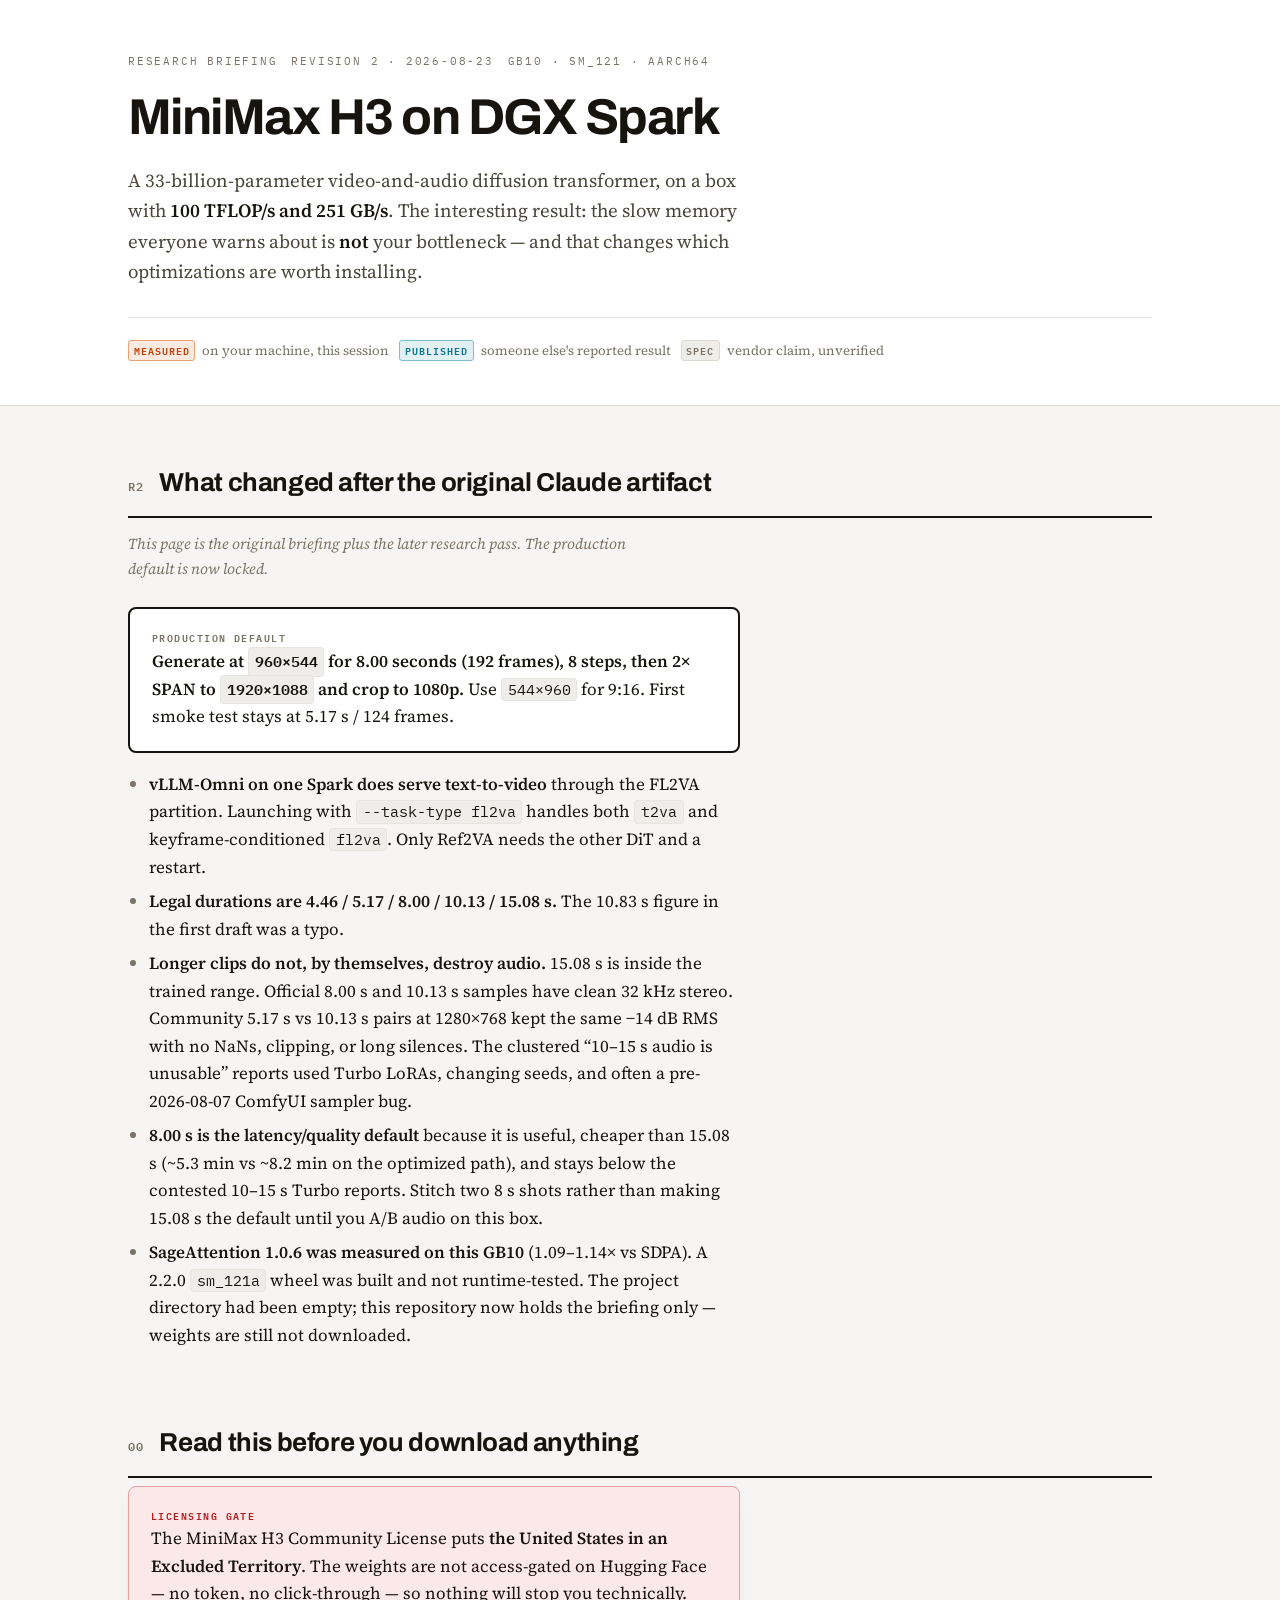
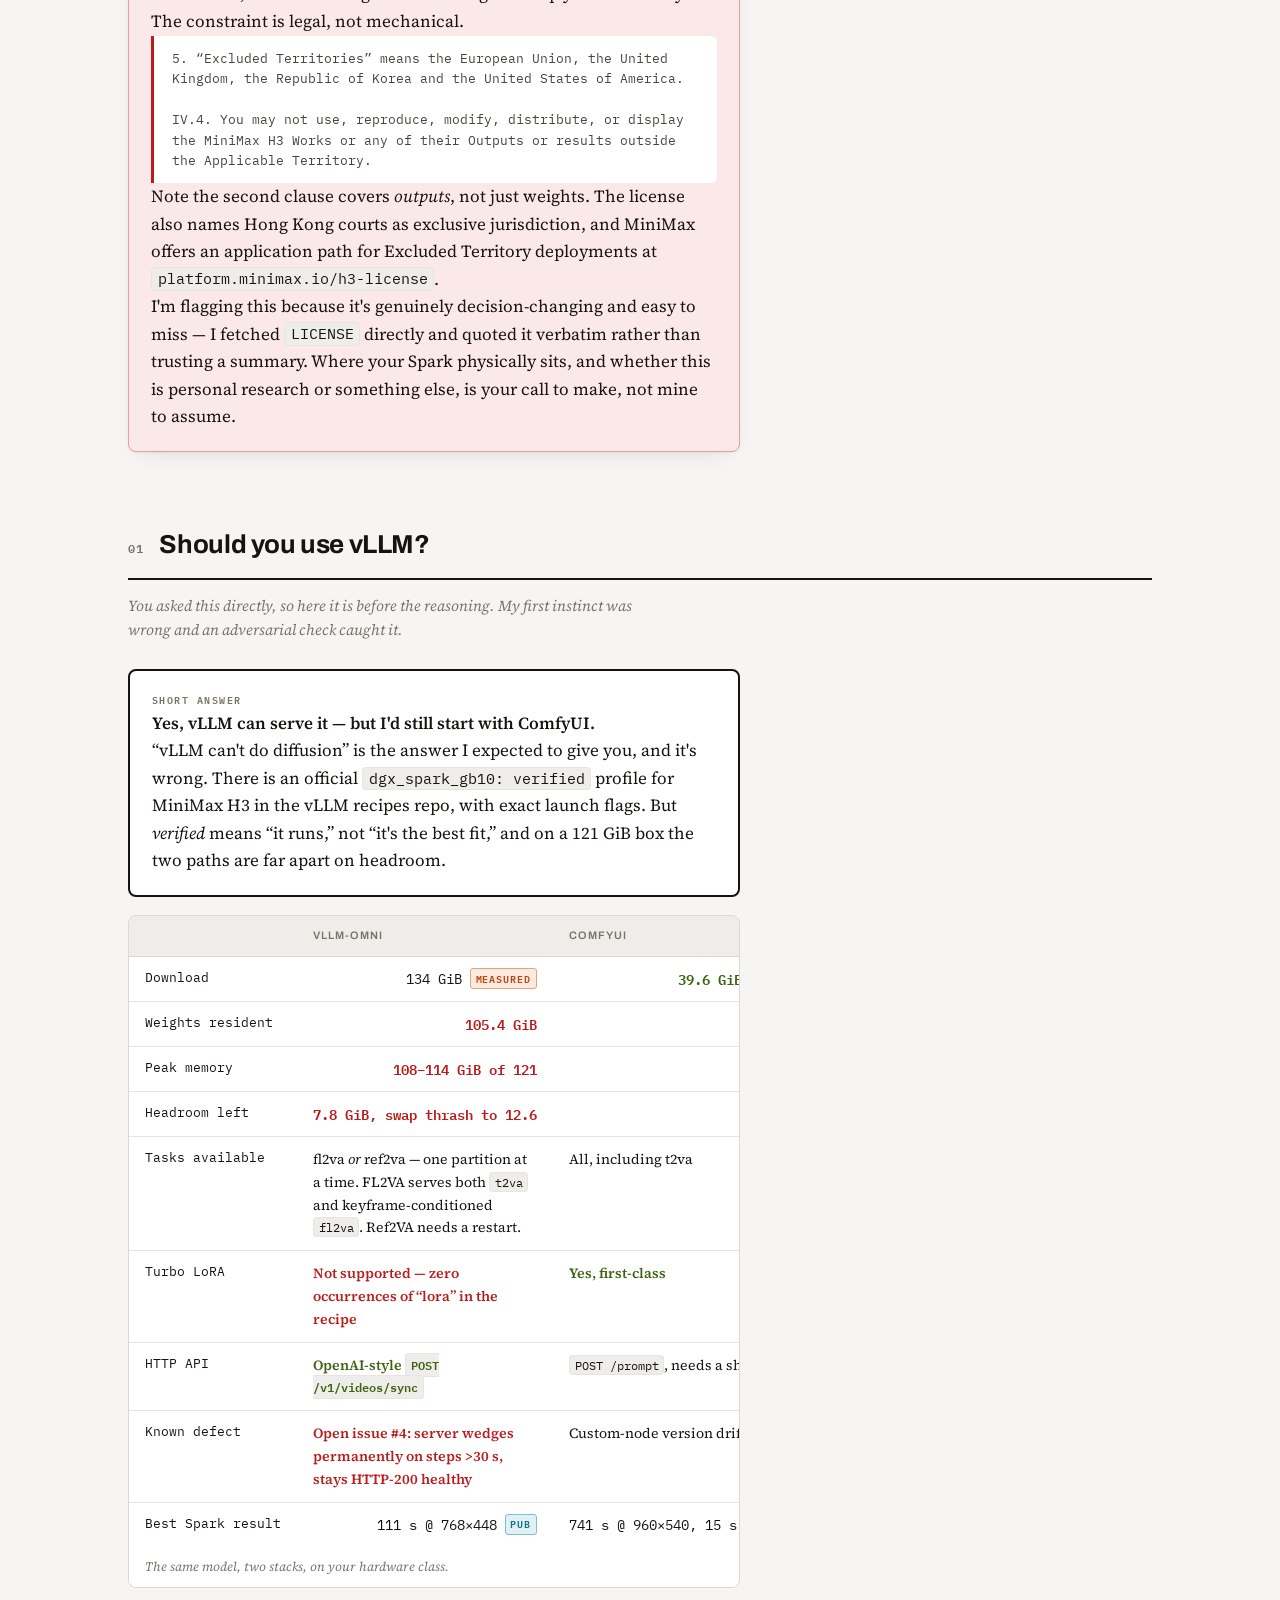
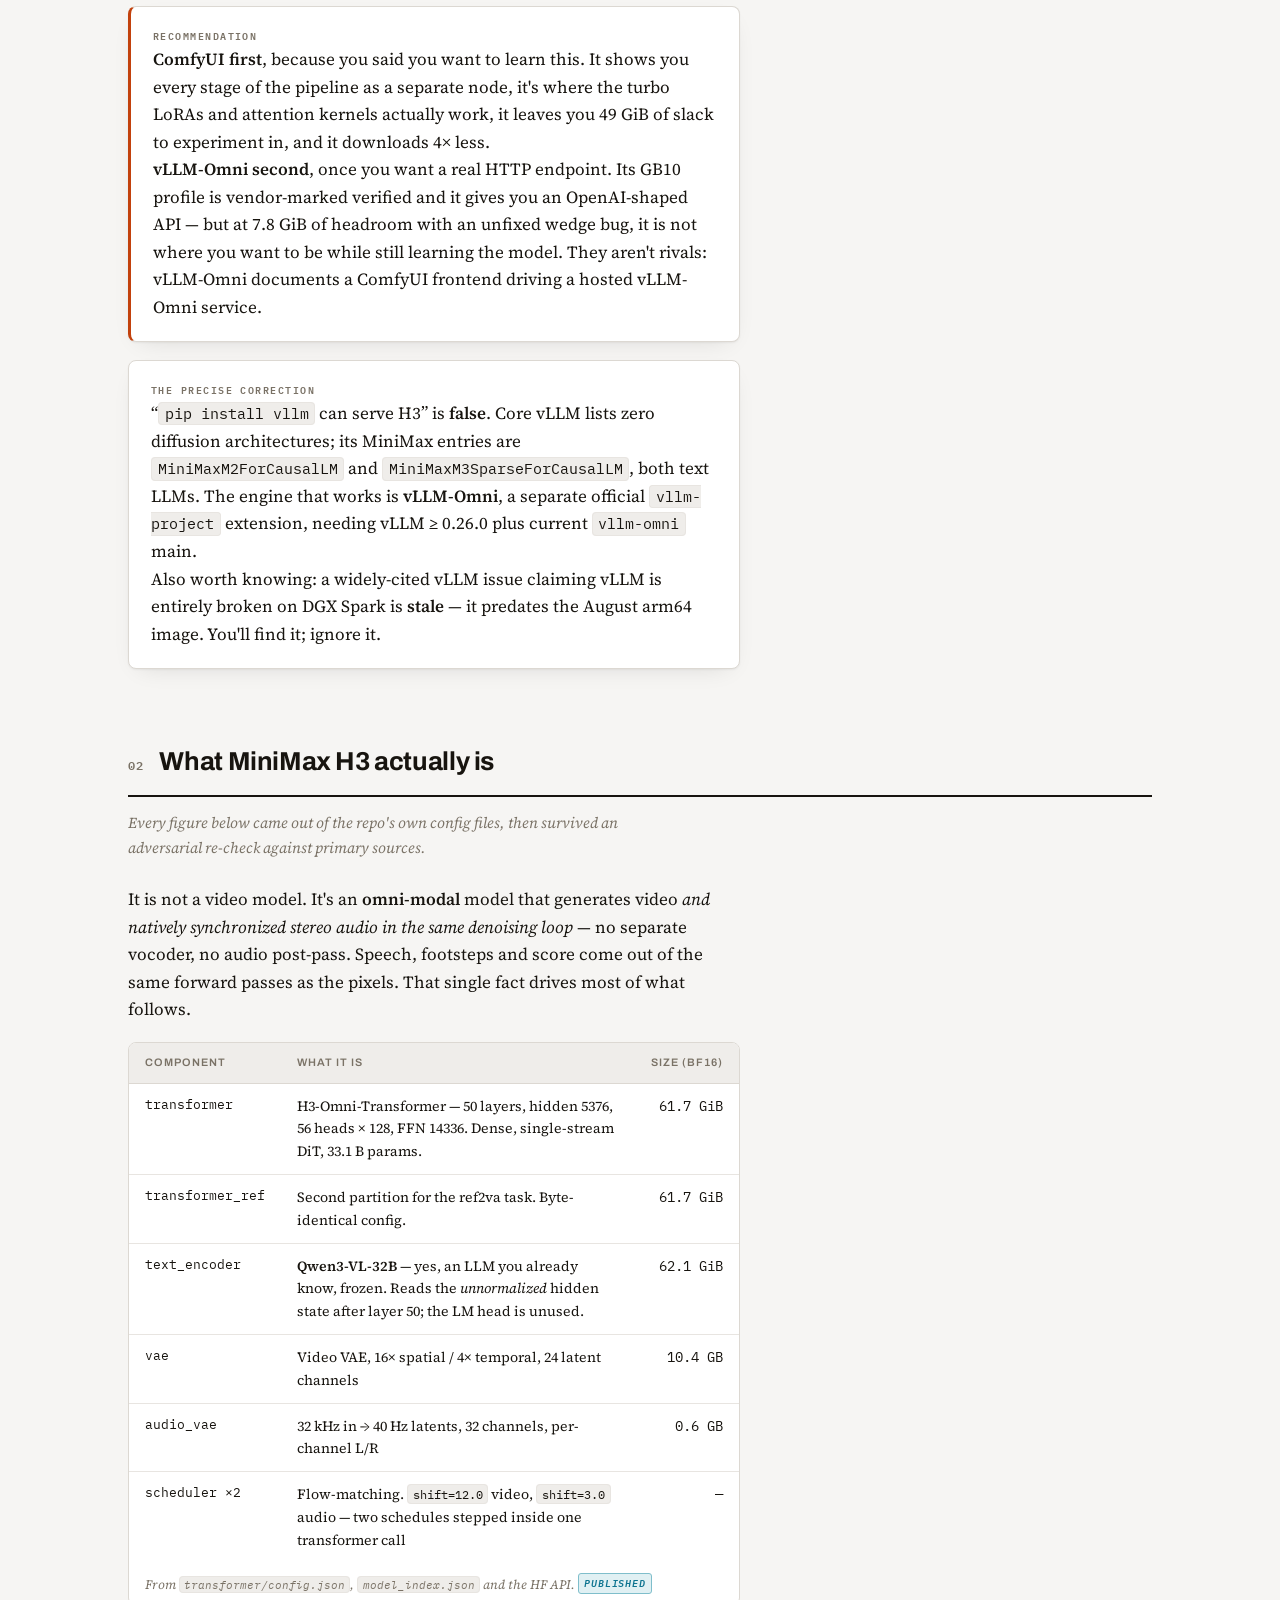
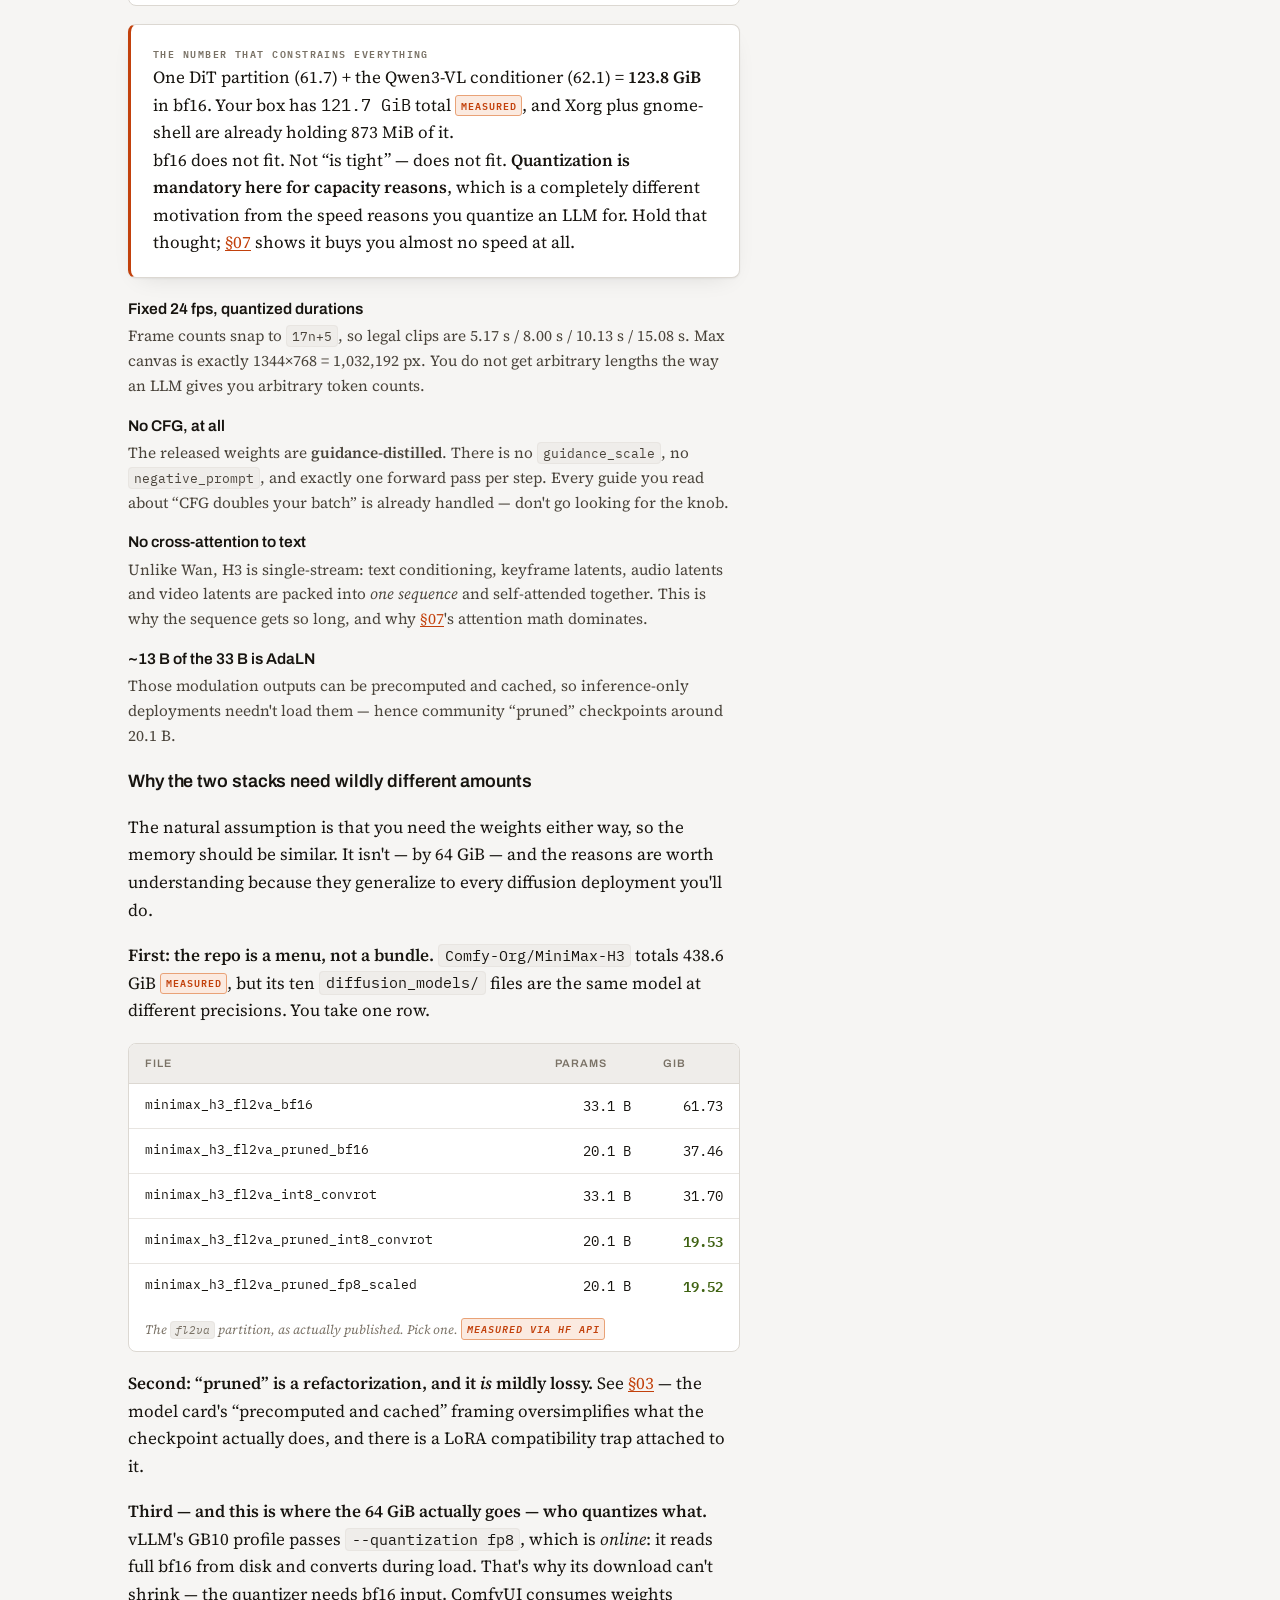
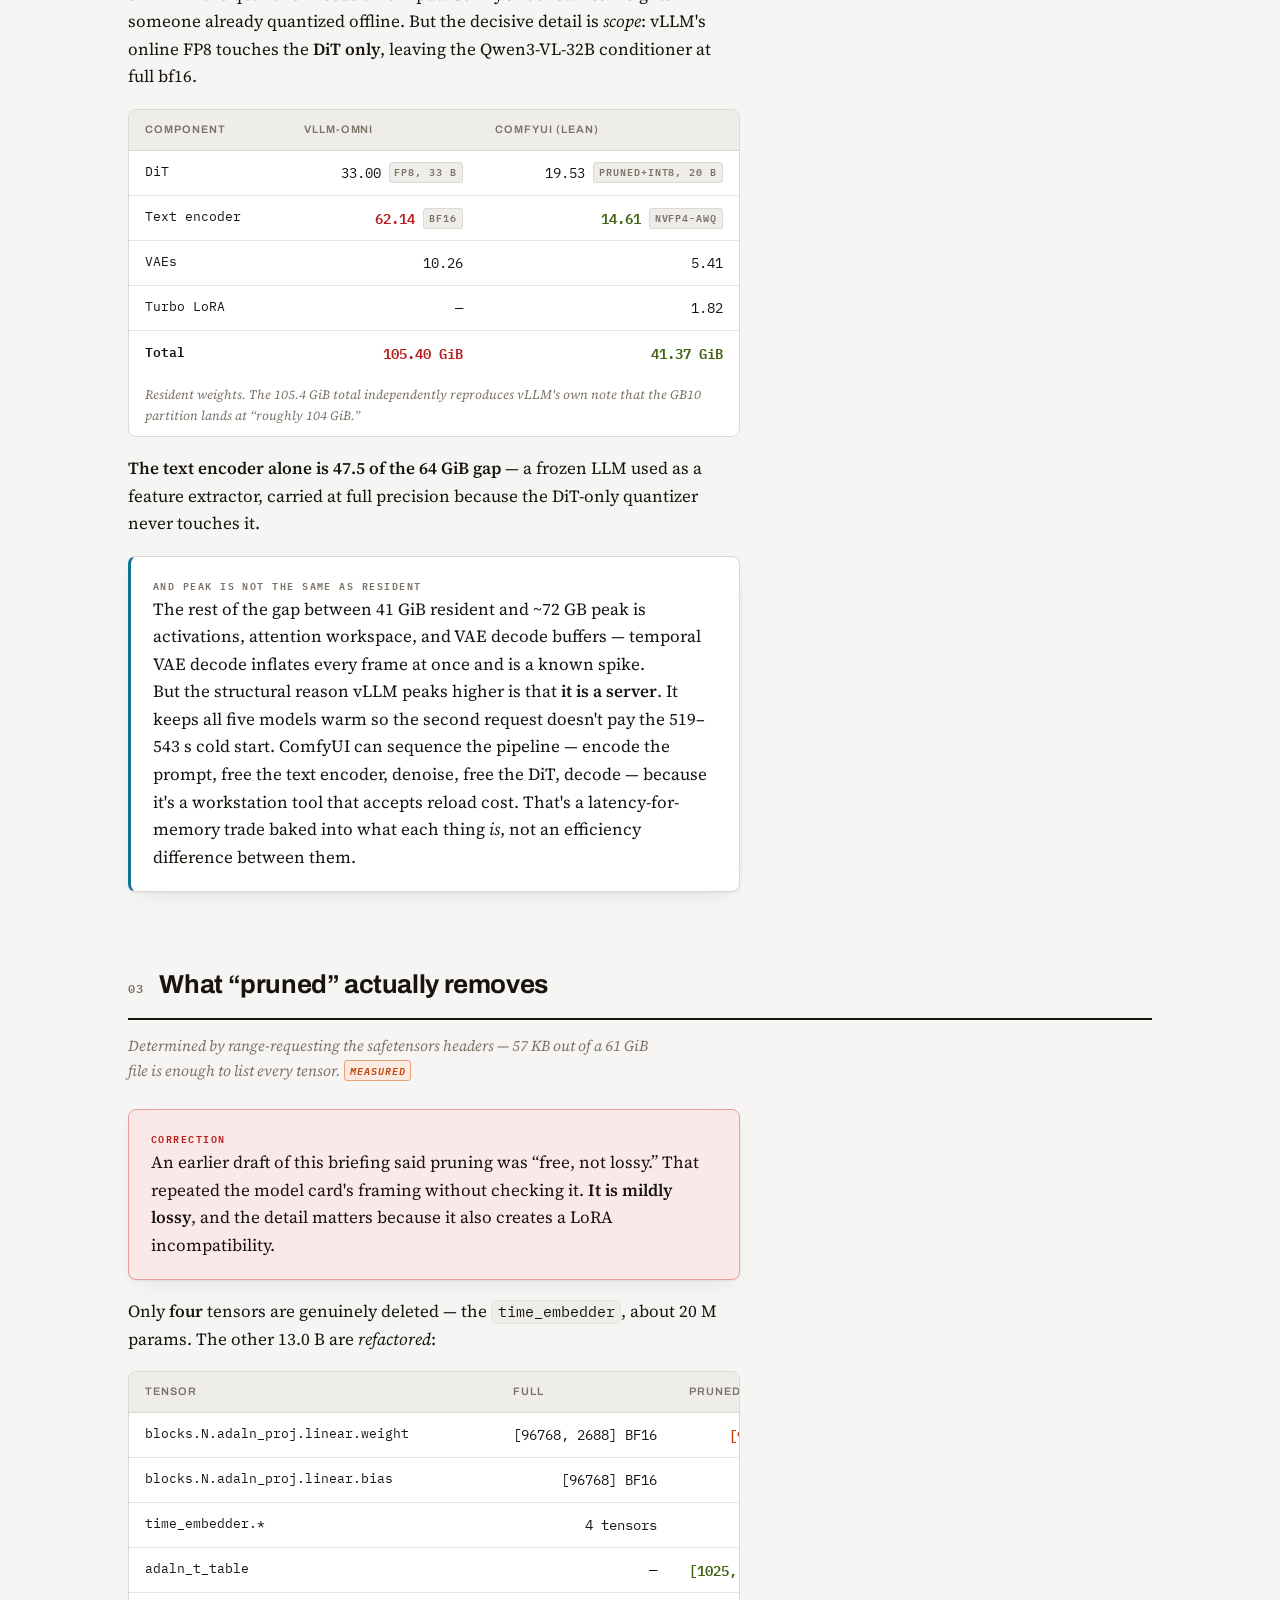
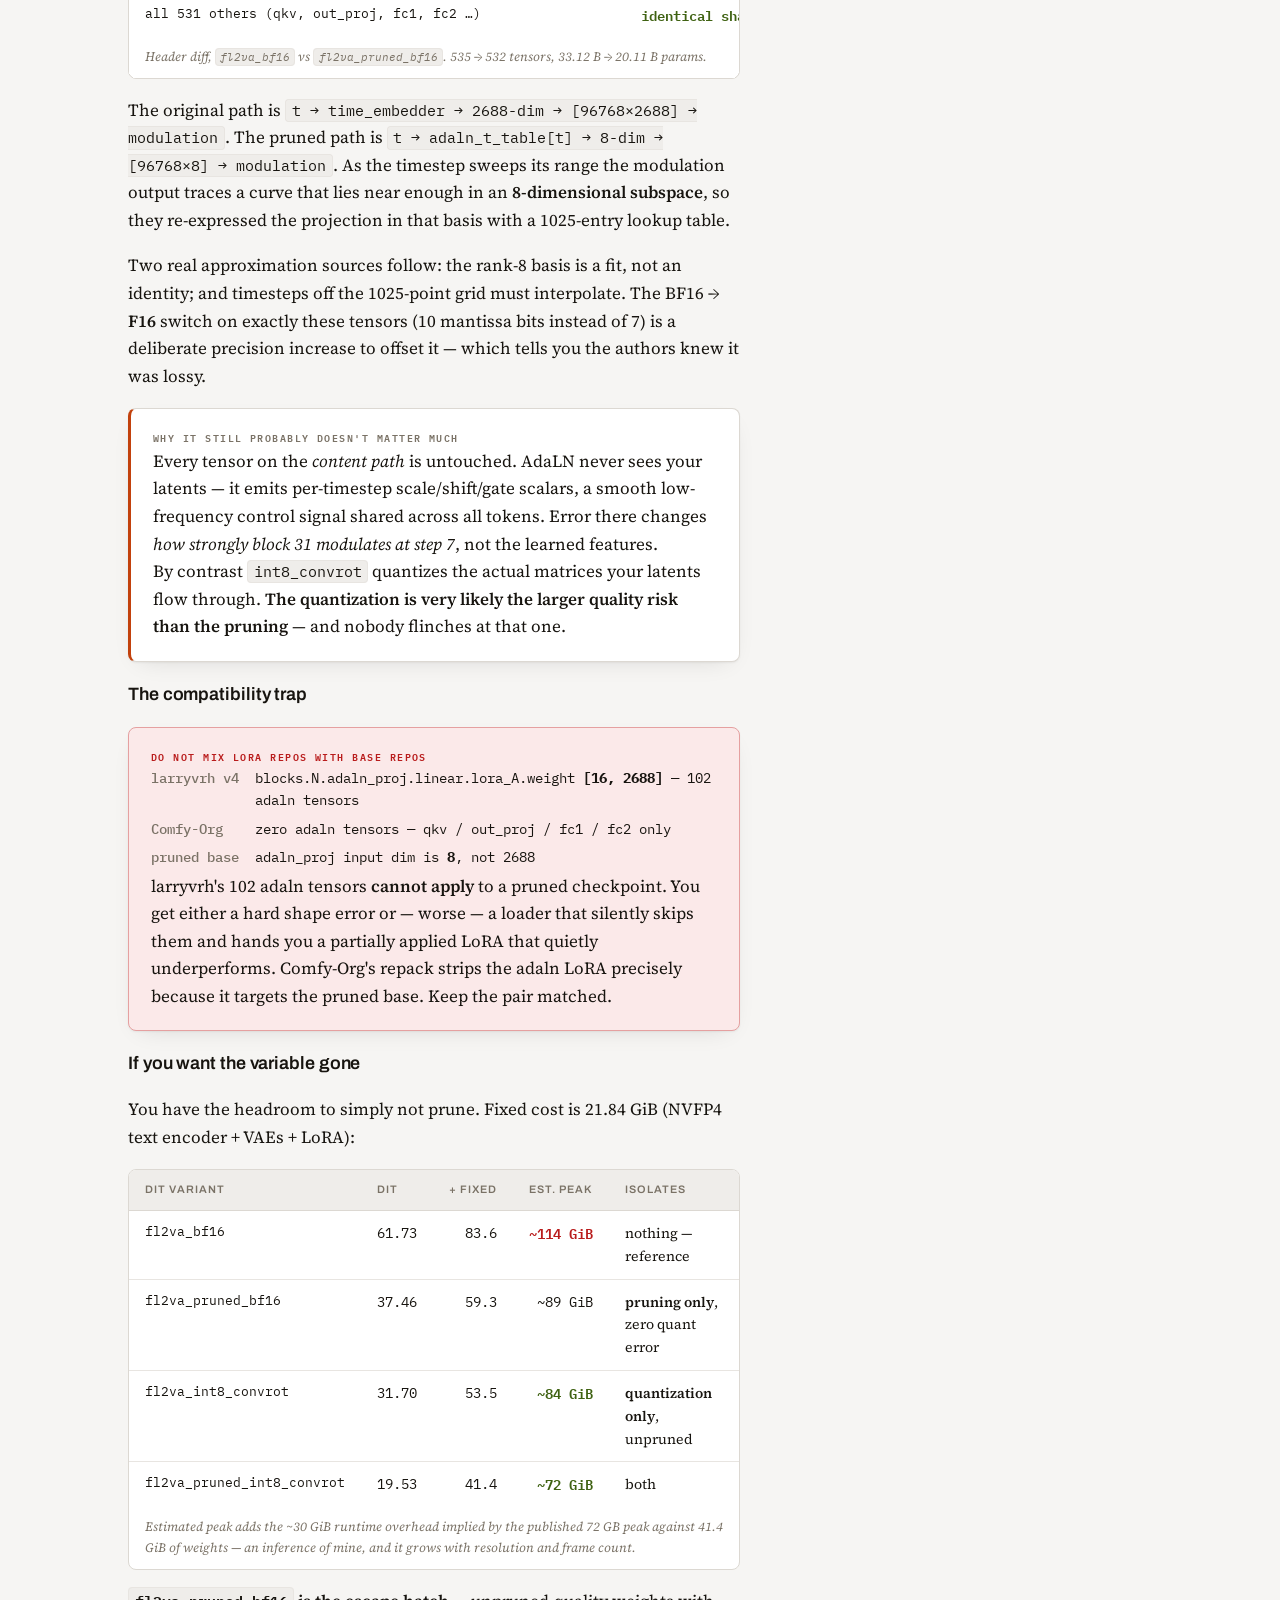
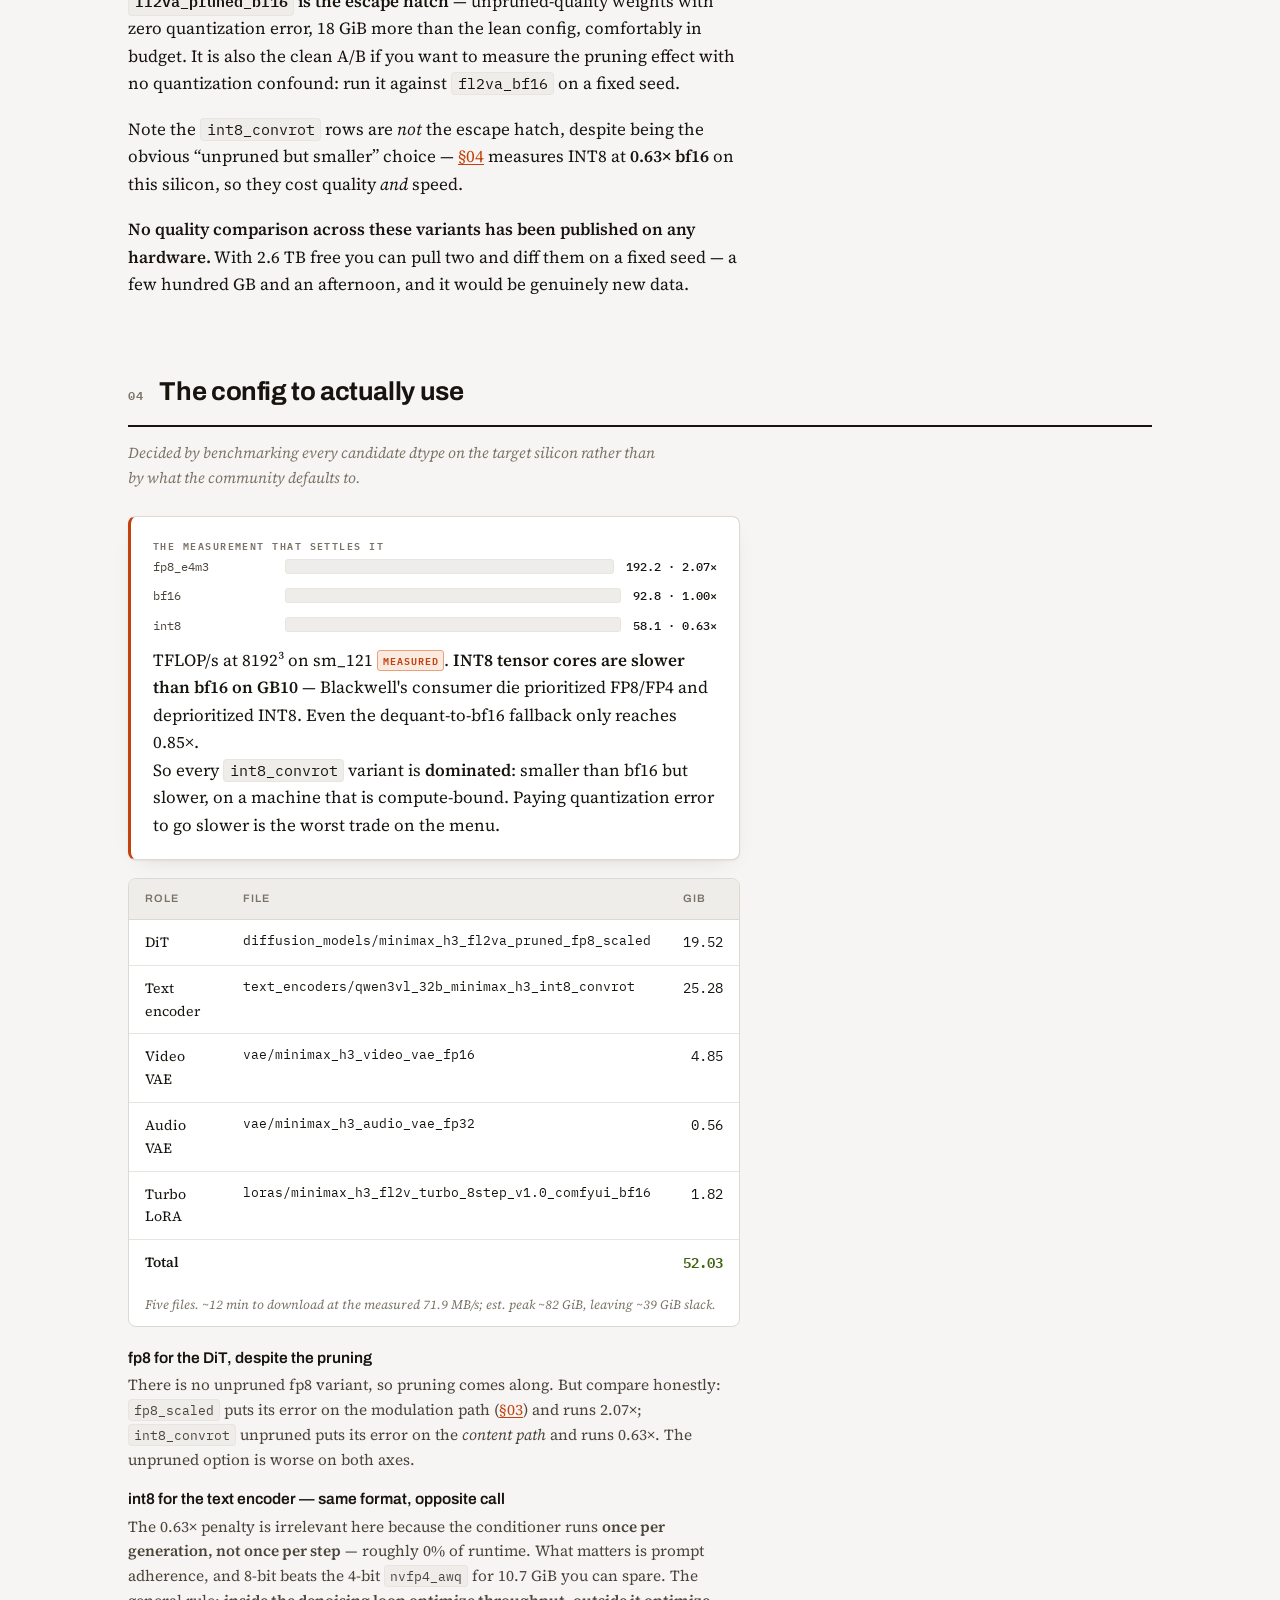
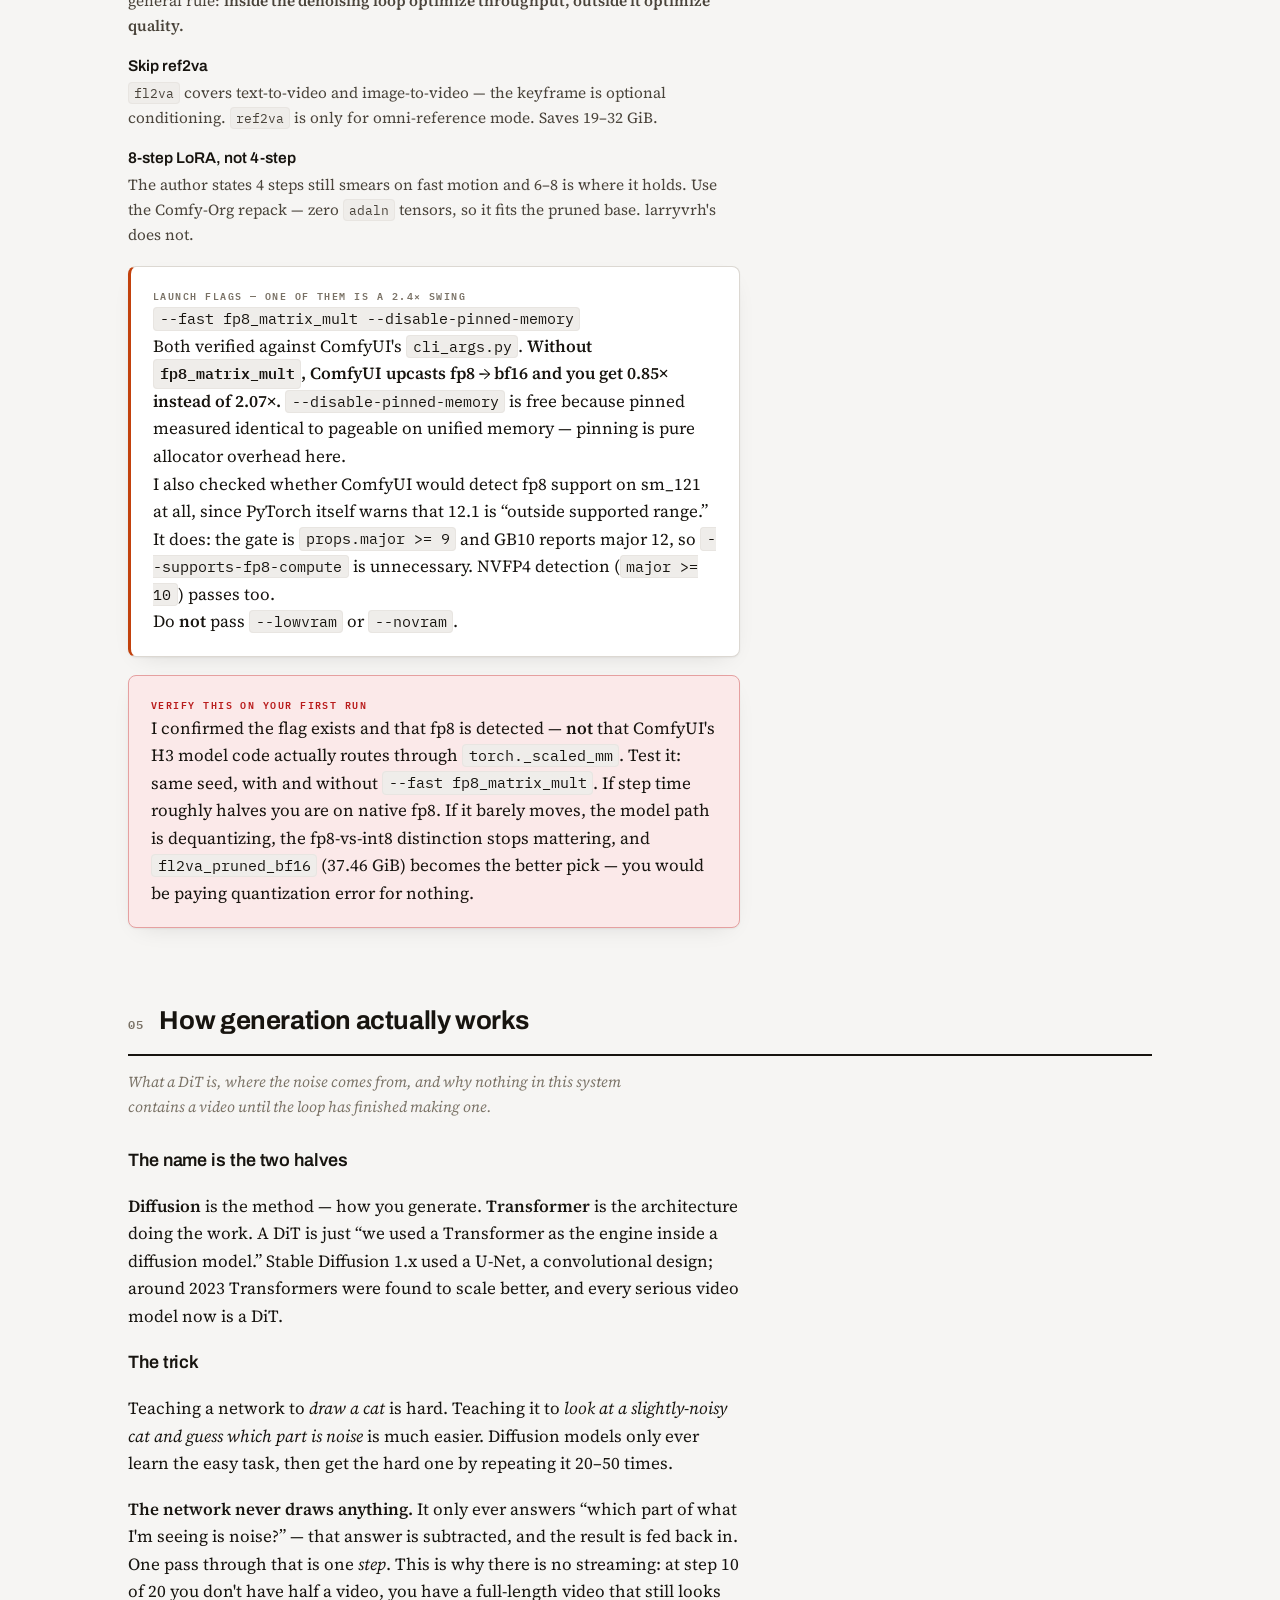
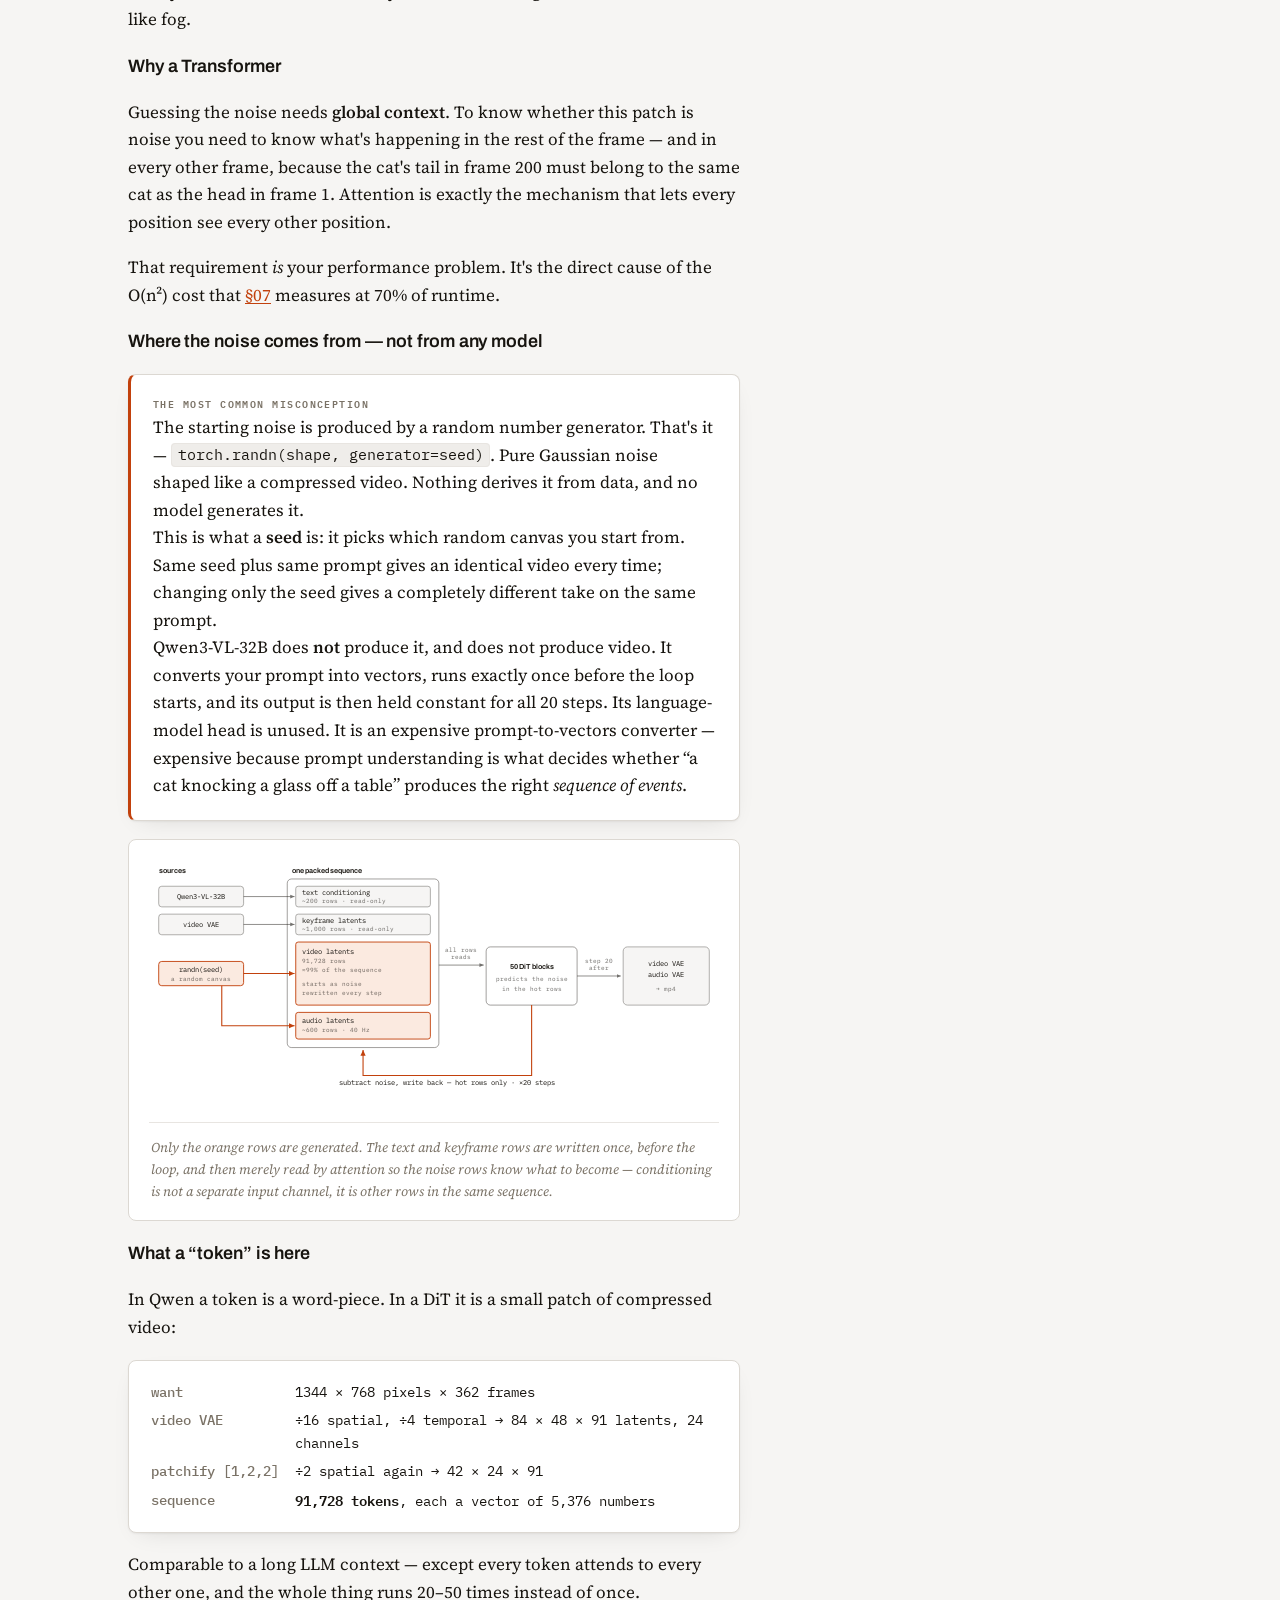
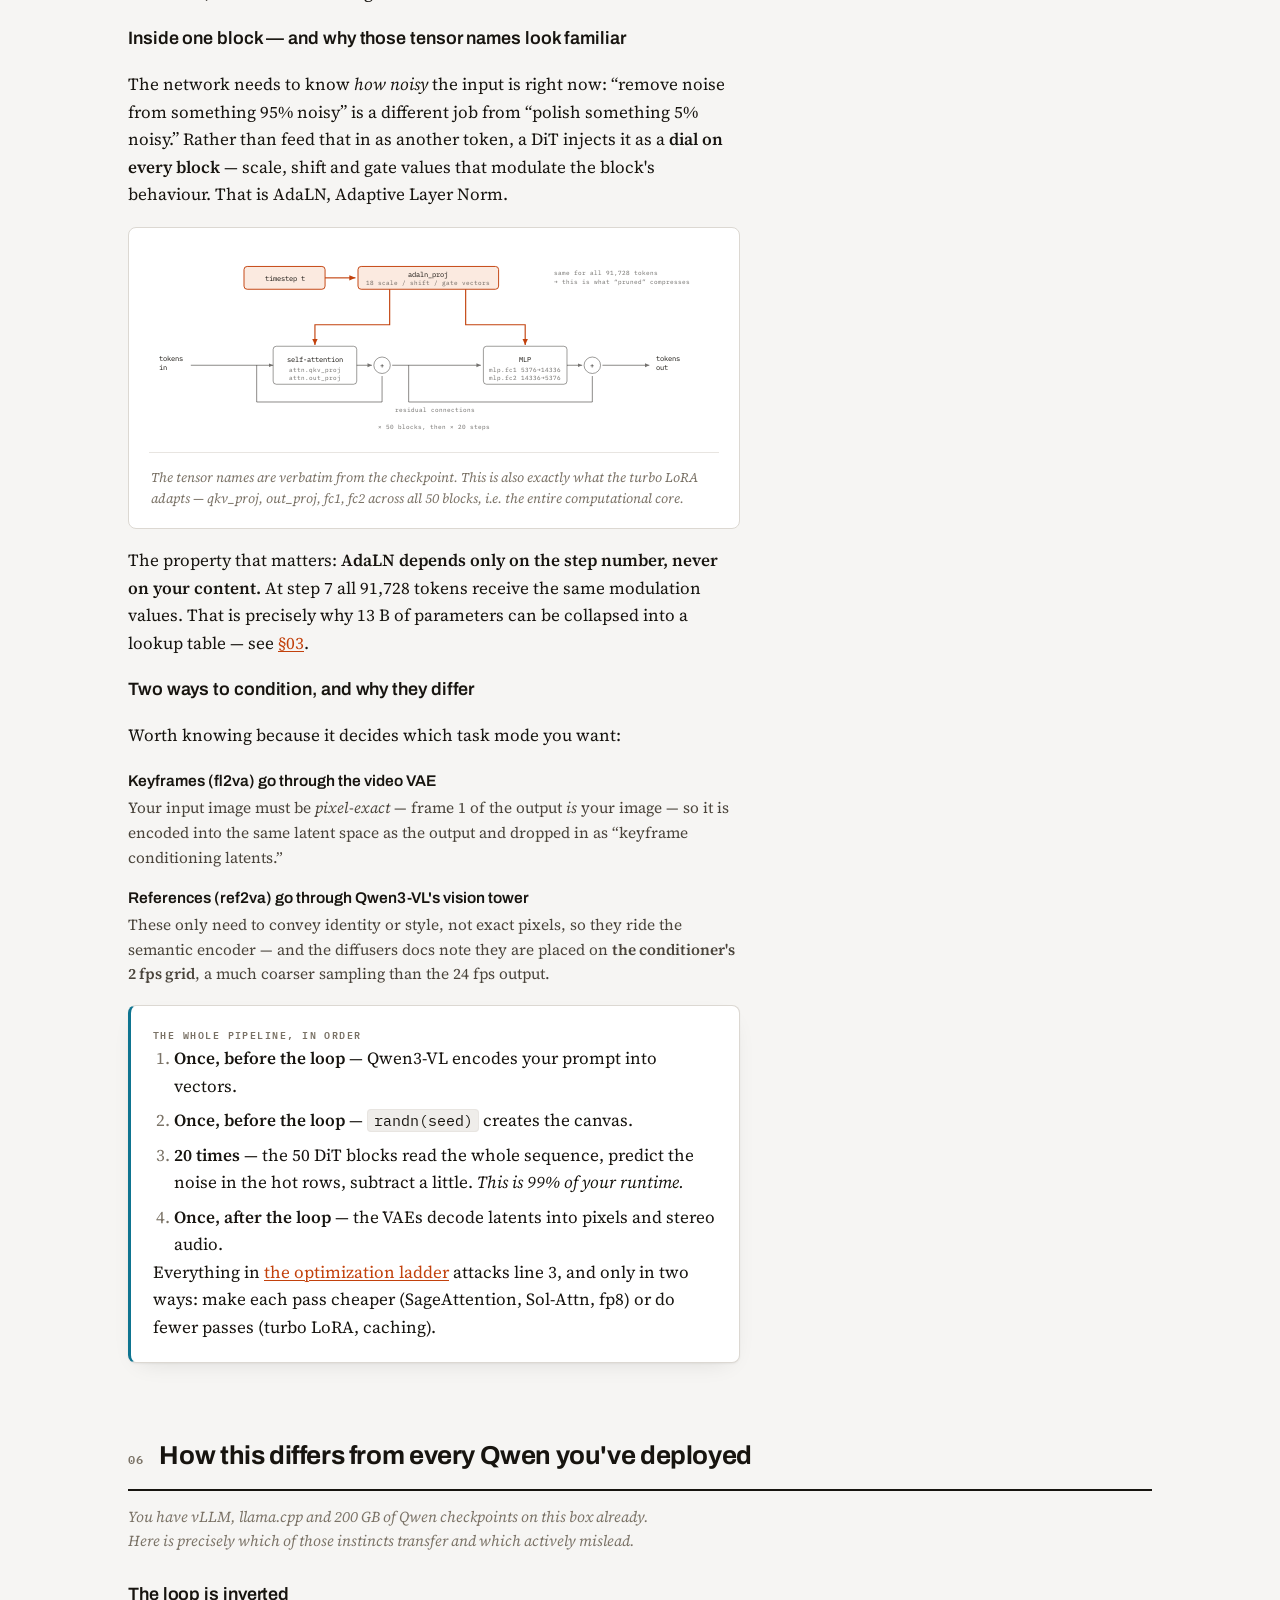
==== docs/index.html @ e471fedf "Publish the MiniMax H3 Spark research briefing for GitHub Pages. The original Claude artifact is pre" ====
<!DOCTYPE html>
<html lang="en">
<head>
<meta charset="utf-8">
<meta name="viewport" content="width=device-width, initial-scale=1">
<meta name="description" content="Research briefing for deploying MiniMax H3 video-and-audio generation on NVIDIA DGX Spark.">
<title>MiniMax H3 on DGX Spark</title>
<link rel="preconnect" href="https://fonts.googleapis.com">
<link rel="preconnect" href="https://fonts.gstatic.com" crossorigin>
<link rel="stylesheet" href="https://fonts.googleapis.com/css2?family=Archivo:wght@500;600;700&family=IBM+Plex+Mono:wght@400;500;600&family=Source+Serif+4:opsz,wght@8..60,400;8..60,600&display=swap">

<style>
:root{
  --bg:#F6F5F3; --surface:#FFFFFF; --surface-2:#EFEDEA; --line:#DCD8D2; --line-soft:#E8E5E1;
  --ink:#17140F; --ink-2:#4A443B; --ink-3:#7A7266;
  --compute:#C2410C; --compute-soft:#FBEAE0; --compute-line:#E9A277;
  --bw:#0E7490; --bw-soft:#E0F0F3; --bw-line:#7FBECB;
  --stop:#B91C1C; --stop-soft:#FBE9E9; --stop-line:#E5A0A0;
  --go:#3F6212; --go-soft:#EDF2E2;
  --shadow:0 1px 2px rgba(23,20,15,.05),0 8px 24px -12px rgba(23,20,15,.14);
}
@media (prefers-color-scheme:dark){
  :root:not([data-theme="light"]){
    --bg:#131211; --surface:#1B1A18; --surface-2:#232120; --line:#33302C; --line-soft:#282624;
    --ink:#F2EFEA; --ink-2:#BDB6AC; --ink-3:#8A8278;
    --compute:#F97A45; --compute-soft:#2E1B12; --compute-line:#7A3C1E;
    --bw:#4FC3D9; --bw-soft:#0F2429; --bw-line:#2A5C68;
    --stop:#F27171; --stop-soft:#2E1616; --stop-line:#6E2C2C;
    --go:#A3C567; --go-soft:#1D2413;
    --shadow:0 1px 2px rgba(0,0,0,.4),0 10px 28px -14px rgba(0,0,0,.7);
  }
}
:root[data-theme="dark"]{
  --bg:#131211; --surface:#1B1A18; --surface-2:#232120; --line:#33302C; --line-soft:#282624;
  --ink:#F2EFEA; --ink-2:#BDB6AC; --ink-3:#8A8278;
  --compute:#F97A45; --compute-soft:#2E1B12; --compute-line:#7A3C1E;
  --bw:#4FC3D9; --bw-soft:#0F2429; --bw-line:#2A5C68;
  --stop:#F27171; --stop-soft:#2E1616; --stop-line:#6E2C2C;
  --go:#A3C567; --go-soft:#1D2413;
  --shadow:0 1px 2px rgba(0,0,0,.4),0 10px 28px -14px rgba(0,0,0,.7);
}

*{box-sizing:border-box}
body{
  background:var(--bg); color:var(--ink);
  font-family:"Source Serif 4",Georgia,"Times New Roman",serif;
  font-size:17px; line-height:1.62; margin:0;
  -webkit-font-smoothing:antialiased;
}
.wrap{max-width:1080px; margin:0 auto; padding:0 28px 120px}
.col{max-width:68ch}

h1,h2,h3,h4,.ui{font-family:Archivo,"Helvetica Neue",Arial,sans-serif}
h2{font-size:1.62rem; font-weight:700; letter-spacing:-.015em; margin:0; text-wrap:balance}
h3{font-size:1.12rem; font-weight:600; letter-spacing:-.005em; margin:0; text-wrap:balance}
h4{font-size:.95rem; font-weight:600; margin:0}
p{margin:0}
code,.mono,td.num,.fig{font-family:"IBM Plex Mono",ui-monospace,Menlo,Consolas,monospace}
code{font-size:.87em; background:var(--surface-2); border:1px solid var(--line-soft);
  padding:.08em .38em; border-radius:4px; word-break:break-word}
a{color:var(--compute); text-decoration-thickness:1px; text-underline-offset:2px}
a:focus-visible,summary:focus-visible{outline:2px solid var(--compute); outline-offset:3px; border-radius:3px}
strong{font-weight:600}

/* ---------- masthead ---------- */
header.top{border-bottom:1px solid var(--line); background:var(--surface); margin-bottom:56px}
.top .wrap{padding-top:52px; padding-bottom:44px}
.eyebrow{font-family:"IBM Plex Mono",monospace; font-size:.7rem; letter-spacing:.16em;
  text-transform:uppercase; color:var(--ink-3); display:flex; gap:14px; flex-wrap:wrap; margin-bottom:22px}
h1{font-size:clamp(2.1rem,5.2vw,3.15rem); font-weight:700; letter-spacing:-.03em;
  line-height:1.04; margin:0 0 20px; text-wrap:balance}
.standfirst{font-size:1.18rem; color:var(--ink-2); max-width:64ch}
.standfirst b{color:var(--ink); font-weight:600}

/* ---------- provenance chips ---------- */
.chip{font-family:"IBM Plex Mono",monospace; font-size:.6rem; font-weight:600; letter-spacing:.1em;
  text-transform:uppercase; padding:.2em .5em; border-radius:3px; white-space:nowrap;
  border:1px solid; vertical-align:.12em; display:inline-block}
.c-m{color:var(--compute); background:var(--compute-soft); border-color:var(--compute-line)}
.c-p{color:var(--bw); background:var(--bw-soft); border-color:var(--bw-line)}
.c-s{color:var(--ink-3); background:var(--surface-2); border-color:var(--line)}

.legend{display:flex; gap:10px; flex-wrap:wrap; margin-top:30px; padding-top:22px;
  border-top:1px solid var(--line-soft)}
.legend div{font-size:.82rem; color:var(--ink-3); display:flex; gap:7px; align-items:baseline}

/* ---------- sections ---------- */
section{margin-bottom:72px; scroll-margin-top:20px}
.shead{display:flex; gap:16px; align-items:baseline; margin-bottom:8px;
  padding-bottom:12px; border-bottom:2px solid var(--ink)}
.snum{font-family:"IBM Plex Mono",monospace; font-size:.76rem; font-weight:600;
  color:var(--ink-3); letter-spacing:.06em; flex:none}
.sdek{color:var(--ink-3); font-size:.95rem; margin:14px 0 26px; max-width:66ch; font-style:italic}
.stack{display:flex; flex-direction:column; gap:18px}
.stack.tight{gap:12px}

/* ---------- callouts ---------- */
.box{border:1px solid var(--line); background:var(--surface); border-radius:8px;
  padding:20px 22px; box-shadow:var(--shadow)}
.box>.stack{gap:12px}
.box.stop{border-color:var(--stop-line); background:var(--stop-soft)}
.box.compute{border-left:3px solid var(--compute)}
.box.bw{border-left:3px solid var(--bw)}
.box.verdict{border:2px solid var(--ink); box-shadow:none; background:var(--surface)}
.boxlabel{font-family:"IBM Plex Mono",monospace; font-size:.65rem; font-weight:600;
  letter-spacing:.14em; text-transform:uppercase; color:var(--ink-3); margin-bottom:2px}
.box.stop .boxlabel{color:var(--stop)}

blockquote{margin:0; padding:12px 18px; border-left:3px solid var(--line);
  color:var(--ink-2); font-size:.95rem; background:var(--surface-2); border-radius:0 6px 6px 0}
blockquote.legal{font-family:"IBM Plex Mono",monospace; font-size:.83rem; line-height:1.55;
  border-left-color:var(--stop); background:var(--surface)}

/* ---------- tables ---------- */
.scroller{overflow-x:auto; border:1px solid var(--line); border-radius:8px; background:var(--surface)}
table{border-collapse:collapse; width:100%; font-size:.88rem; min-width:520px}
caption{caption-side:bottom; text-align:left; padding:10px 16px; font-size:.8rem;
  color:var(--ink-3); font-style:italic}
th{font-family:Archivo,sans-serif; font-size:.68rem; font-weight:600; letter-spacing:.09em;
  text-transform:uppercase; color:var(--ink-3); text-align:left; padding:11px 16px;
  border-bottom:1px solid var(--line); white-space:nowrap; background:var(--surface-2)}
td{padding:11px 16px; border-bottom:1px solid var(--line-soft); vertical-align:top;
  font-family:"Source Serif 4",serif}
tbody tr:last-child td{border-bottom:none}
td.num{text-align:right; font-variant-numeric:tabular-nums; font-size:.85rem; white-space:nowrap}
td.k{font-family:"IBM Plex Mono",monospace; font-size:.8rem; white-space:nowrap}
.hot{color:var(--compute); font-weight:600}
.cool{color:var(--bw); font-weight:600}
.bad{color:var(--stop); font-weight:600}
.good{color:var(--go); font-weight:600}

/* ---------- bars ---------- */
.bars{display:flex; flex-direction:column; gap:9px; font-family:"IBM Plex Mono",monospace; font-size:.78rem}
.bar{display:grid; grid-template-columns:minmax(120px,auto) 1fr minmax(64px,auto); gap:12px; align-items:center}
.bar .lab{color:var(--ink-2); white-space:nowrap}
.bar .track{height:15px; background:var(--surface-2); border-radius:3px; overflow:hidden;
  border:1px solid var(--line-soft); position:relative}
.bar .fill{height:100%; border-radius:2px 0 0 2px}
.bar .val{text-align:right; font-variant-numeric:tabular-nums; color:var(--ink); font-weight:500}
.f-compute{background:var(--compute)} .f-bw{background:var(--bw)}
.f-mute{background:var(--ink-3); opacity:.42}

/* ---------- ladder ---------- */
.rung{display:grid; grid-template-columns:38px 1fr; gap:16px; padding:18px 20px;
  border:1px solid var(--line); border-radius:8px; background:var(--surface); align-items:start}
.rung .rank{font-family:"IBM Plex Mono",monospace; font-size:1.35rem; font-weight:600;
  color:var(--compute); line-height:1; padding-top:2px}
.rung.dim .rank{color:var(--ink-3)}
.rung .body{display:flex; flex-direction:column; gap:9px; min-width:0}
.rung .payoff{font-family:"IBM Plex Mono",monospace; font-size:.8rem; color:var(--ink-2)}
.rung h3 span.tag{font-family:"IBM Plex Mono",monospace; font-size:.62rem; font-weight:600;
  letter-spacing:.1em; text-transform:uppercase; color:var(--ink-3); margin-left:8px}

/* ---------- link cards ---------- */
.cards{display:grid; gap:16px; grid-template-columns:1fr}
@media(min-width:760px){.cards{grid-template-columns:1fr 1fr}}
.card{border:1px solid var(--line); border-radius:8px; background:var(--surface); padding:18px 20px;
  display:flex; flex-direction:column; gap:10px}
.card .src{font-family:"IBM Plex Mono",monospace; font-size:.72rem; color:var(--ink-3);
  word-break:break-all; line-height:1.4}
.card .verdictline{font-size:.9rem; color:var(--ink-2)}
.rating{font-family:"IBM Plex Mono",monospace; font-size:.66rem; font-weight:600; letter-spacing:.1em;
  text-transform:uppercase; padding:.24em .6em; border-radius:3px; align-self:flex-start; border:1px solid}
.r-use{color:var(--go); background:var(--go-soft); border-color:var(--go)}
.r-read{color:var(--bw); background:var(--bw-soft); border-color:var(--bw-line)}
.r-care{color:var(--stop); background:var(--stop-soft); border-color:var(--stop-line)}

/* ---------- misc ---------- */
ul,ol{margin:0; padding-left:1.25em; display:flex; flex-direction:column; gap:7px}
li::marker{color:var(--ink-3)}
dl{margin:0; display:flex; flex-direction:column; gap:14px}
dt{font-family:Archivo,sans-serif; font-weight:600; font-size:.97rem; margin-bottom:3px}
dd{margin:0; color:var(--ink-2); font-size:.96rem}
.kv{display:grid; grid-template-columns:auto 1fr; gap:6px 16px; font-size:.87rem;
  font-family:"IBM Plex Mono",monospace}
.kv dt{font-family:"IBM Plex Mono",monospace; font-weight:500; color:var(--ink-3);
  font-size:.87rem; white-space:nowrap; margin:0}
.kv dd{font-family:"IBM Plex Mono",monospace; font-size:.87rem; color:var(--ink)}
details{border:1px solid var(--line); border-radius:8px; background:var(--surface); padding:0}
summary{cursor:pointer; padding:14px 20px; font-family:Archivo,sans-serif; font-weight:600;
  font-size:.95rem; list-style:none}
summary::-webkit-details-marker{display:none}
summary::before{content:"▸ "; color:var(--ink-3)}
details[open] summary::before{content:"▾ "}
details[open] summary{border-bottom:1px solid var(--line-soft)}
details .inner{padding:18px 20px; display:flex; flex-direction:column; gap:14px}
hr.soft{border:none; border-top:1px solid var(--line-soft); margin:4px 0}
figure{margin:0; border:1px solid var(--line); border-radius:8px; background:var(--surface);
  padding:22px 20px 0; display:flex; flex-direction:column; gap:0}
figure .svgwrap{overflow-x:auto}
figure svg{max-width:100%; height:auto; display:block; margin:0 auto; min-width:520px}
figcaption{font-size:.84rem; color:var(--ink-3); font-style:italic; padding:14px 2px 18px;
  border-top:1px solid var(--line-soft); margin-top:18px}
.dlabel{font-family:"IBM Plex Mono",monospace; font-size:11px; fill:currentColor}
.dlabel-s{font-family:"IBM Plex Mono",monospace; font-size:9.5px; fill:currentColor; opacity:.62}
.dhead{font-family:Archivo,sans-serif; font-size:12px; font-weight:600; fill:currentColor}
.dbox{fill:none; stroke:currentColor; stroke-width:1.2; opacity:.55}
.dbox-hot{fill:var(--compute-soft); stroke:var(--compute); stroke-width:1.5; opacity:1}
.dbox-cold{fill:var(--surface-2); stroke:currentColor; stroke-width:1.1; opacity:.5}
.dline{stroke:currentColor; stroke-width:1.3; fill:none; opacity:.6}
.dline-hot{stroke:var(--compute); stroke-width:1.8; fill:none}
.dhot{fill:var(--compute)}
.foot{border-top:1px solid var(--line); padding-top:22px; color:var(--ink-3); font-size:.85rem}
.adr{border:1px solid var(--line); border-radius:8px; background:var(--surface); overflow:hidden}
.adr>header{display:flex; gap:12px; align-items:baseline; flex-wrap:wrap;
  padding:14px 20px; background:var(--surface-2); border-bottom:1px solid var(--line)}
.adr>header .id{font-family:"IBM Plex Mono",monospace; font-size:.72rem; font-weight:600;
  color:var(--ink-3); letter-spacing:.08em}
.adr>header h3{flex:1 1 260px}
.adr .inner{padding:18px 20px; display:flex; flex-direction:column; gap:14px}
.adr dl.rec{display:grid; grid-template-columns:auto 1fr; gap:10px 18px; margin:0}
.adr dl.rec dt{font-family:"IBM Plex Mono",monospace; font-size:.66rem; font-weight:600;
  letter-spacing:.1em; text-transform:uppercase; color:var(--ink-3); white-space:nowrap;
  padding-top:3px; margin:0}
.adr dl.rec dd{margin:0; font-size:.94rem; color:var(--ink-2)}
.adr dl.rec dd strong{color:var(--ink)}
.status{font-family:"IBM Plex Mono",monospace; font-size:.63rem; font-weight:600; letter-spacing:.1em;
  text-transform:uppercase; padding:.26em .6em; border-radius:3px; border:1px solid; white-space:nowrap}
.s-prov{color:var(--compute); background:var(--compute-soft); border-color:var(--compute-line)}
.s-adopt{color:var(--go); background:var(--go-soft); border-color:var(--go)}
</style>
</head>
<body>

<header class="top">
  <div class="wrap">
    <div class="eyebrow">
      <span>Research briefing</span><span>Revision 2 · 2026-08-23</span><span>GB10 · sm_121 · aarch64</span>
    </div>
    <h1>MiniMax H3 on DGX&nbsp;Spark</h1>
    <p class="standfirst">
      A 33-billion-parameter video-and-audio diffusion transformer, on a box with
      <b>100 TFLOP/s and 251 GB/s</b>. The interesting result: the slow memory everyone
      warns about is <b>not</b> your bottleneck — and that changes which optimizations are worth installing.
    </p>
    <div class="legend">
      <div><span class="chip c-m">Measured</span> on your machine, this session</div>
      <div><span class="chip c-p">Published</span> someone else's reported result</div>
      <div><span class="chip c-s">Spec</span> vendor claim, unverified</div>
    </div>
  </div>
</header>

<div class="wrap">

<section id="revision">
  <div class="shead"><span class="snum">R2</span><h2>What changed after the original Claude artifact</h2></div>
  <p class="sdek">This page is the original briefing plus the later research pass. The production default is now locked.</p>
  <div class="stack col">
    <div class="box verdict">
      <div class="boxlabel">Production default</div>
      <p><strong>Generate at <code>960×544</code> for 8.00 seconds (192 frames), 8 steps, then 2× SPAN to <code>1920×1088</code> and crop to 1080p.</strong>
      Use <code>544×960</code> for 9:16. First smoke test stays at 5.17 s / 124 frames.</p>
    </div>
    <ul>
      <li><strong>vLLM-Omni on one Spark does serve text-to-video</strong> through the FL2VA partition. Launching with <code>--task-type fl2va</code> handles both <code>t2va</code> and keyframe-conditioned <code>fl2va</code>. Only Ref2VA needs the other DiT and a restart.</li>
      <li><strong>Legal durations are 4.46 / 5.17 / 8.00 / 10.13 / 15.08 s.</strong> The 10.83 s figure in the first draft was a typo.</li>
      <li><strong>Longer clips do not, by themselves, destroy audio.</strong> 15.08 s is inside the trained range. Official 8.00 s and 10.13 s samples have clean 32 kHz stereo. Community 5.17 s vs 10.13 s pairs at 1280×768 kept the same −14 dB RMS with no NaNs, clipping, or long silences. The clustered “10–15 s audio is unusable” reports used Turbo LoRAs, changing seeds, and often a pre-2026-08-07 ComfyUI sampler bug.</li>
      <li><strong>8.00 s is the latency/quality default</strong> because it is useful, cheaper than 15.08 s (~5.3 min vs ~8.2 min on the optimized path), and stays below the contested 10–15 s Turbo reports. Stitch two 8 s shots rather than making 15.08 s the default until you A/B audio on this box.</li>
      <li><strong>SageAttention 1.0.6 was measured on this GB10</strong> (1.09–1.14× vs SDPA). A 2.2.0 <code>sm_121a</code> wheel was built and not runtime-tested. The project directory had been empty; this repository now holds the briefing only — weights are still not downloaded.</li>
    </ul>
  </div>
</section>

<!-- ============ 0. BLOCKER ============ -->
<section id="license">
  <div class="shead"><span class="snum">00</span><h2>Read this before you download anything</h2></div>
  <div class="stack col">
    <div class="box stop">
      <div class="boxlabel">Licensing gate</div>
      <p>The MiniMax H3 Community License puts <strong>the United States in an Excluded Territory</strong>.
      The weights are not access-gated on Hugging Face — no token, no click-through — so nothing will
      stop you technically. The constraint is legal, not mechanical.</p>
      <blockquote class="legal">5. “Excluded Territories” means the European Union, the United Kingdom,
      the Republic of Korea and the United States of America.<br><br>
      IV.4. You may not use, reproduce, modify, distribute, or display the MiniMax H3 Works or any of
      their Outputs or results outside the Applicable Territory.</blockquote>
      <p>Note the second clause covers <em>outputs</em>, not just weights. The license also names Hong Kong
      courts as exclusive jurisdiction, and MiniMax offers an application path for Excluded Territory
      deployments at <code>platform.minimax.io/h3-license</code>.</p>
      <p>I'm flagging this because it's genuinely decision-changing and easy to miss — I fetched
      <code>LICENSE</code> directly and quoted it verbatim rather than trusting a summary.
      Where your Spark physically sits, and whether this is personal research or something else,
      is your call to make, not mine to assume.</p>
    </div>
  </div>
</section>

<!-- ============ 1. THE ANSWER ============ -->
<section id="verdict">
  <div class="shead"><span class="snum">01</span><h2>Should you use vLLM?</h2></div>
  <p class="sdek">You asked this directly, so here it is before the reasoning. My first instinct was wrong
  and an adversarial check caught it.</p>
  <div class="stack col">
    <div class="box verdict">
      <div class="boxlabel">Short answer</div>
      <p><strong>Yes, vLLM can serve it — but I'd still start with ComfyUI.</strong></p>
      <p>“vLLM can't do diffusion” is the answer I expected to give you, and it's wrong.
      There is an official <code>dgx_spark_gb10: verified</code> profile for MiniMax H3 in the
      vLLM recipes repo, with exact launch flags. But <em>verified</em> means “it runs,” not
      “it's the best fit,” and on a 121 GiB box the two paths are far apart on headroom.</p>
    </div>

    <div class="scroller">
      <table>
        <caption>The same model, two stacks, on your hardware class.</caption>
        <thead><tr><th>&nbsp;</th><th>vLLM-Omni</th><th>ComfyUI</th></tr></thead>
        <tbody>
          <tr><td class="k">Download</td>
            <td class="num">134 GiB <span class="chip c-m">Measured</span></td>
            <td class="num good">39.6 GiB <span class="chip c-m">Measured</span></td></tr>
          <tr><td class="k">Weights resident</td>
            <td class="num bad">105.4 GiB</td>
            <td class="num good">41.4 GiB</td></tr>
          <tr><td class="k">Peak memory</td>
            <td class="num bad">108–114 GiB of 121</td>
            <td class="num good">~72 GiB</td></tr>
          <tr><td class="k">Headroom left</td>
            <td class="num bad">7.8 GiB, swap thrash to 12.6</td>
            <td class="num good">~49 GiB</td></tr>
          <tr><td class="k">Tasks available</td>
            <td>fl2va <em>or</em> ref2va — one partition at a time. FL2VA serves both <code>t2va</code> and keyframe-conditioned <code>fl2va</code>. Ref2VA needs a restart.</td>
            <td>All, including t2va</td></tr>
          <tr><td class="k">Turbo LoRA</td>
            <td class="bad">Not supported — zero occurrences of “lora” in the recipe</td>
            <td class="good">Yes, first-class</td></tr>
          <tr><td class="k">HTTP API</td>
            <td class="good">OpenAI-style <code>POST /v1/videos/sync</code></td>
            <td><code>POST /prompt</code>, needs a shim</td></tr>
          <tr><td class="k">Known defect</td>
            <td class="bad">Open issue #4: server wedges permanently on steps &gt;30 s, stays HTTP-200 healthy</td>
            <td>Custom-node version drift</td></tr>
          <tr><td class="k">Best Spark result</td>
            <td class="num">111 s @ 768×448 <span class="chip c-p">Pub</span></td>
            <td class="num">741 s @ 960×540, 15 s clip <span class="chip c-p">Pub</span></td></tr>
        </tbody>
      </table>
    </div>

    <div class="box compute">
      <div class="boxlabel">Recommendation</div>
      <p><strong>ComfyUI first</strong>, because you said you want to learn this. It shows you every stage
      of the pipeline as a separate node, it's where the turbo LoRAs and attention kernels actually work,
      it leaves you 49 GiB of slack to experiment in, and it downloads 4× less.</p>
      <p><strong>vLLM-Omni second</strong>, once you want a real HTTP endpoint. Its GB10 profile is
      vendor-marked verified and it gives you an OpenAI-shaped API — but at 7.8 GiB of headroom with
      an unfixed wedge bug, it is not where you want to be while still learning the model.
      They aren't rivals: vLLM-Omni documents a ComfyUI frontend driving a hosted vLLM-Omni service.</p>
    </div>

    <div class="box">
      <div class="boxlabel">The precise correction</div>
      <p>“<code>pip install vllm</code> can serve H3” is <strong>false</strong>. Core vLLM lists zero
      diffusion architectures; its MiniMax entries are <code>MiniMaxM2ForCausalLM</code> and
      <code>MiniMaxM3SparseForCausalLM</code>, both text LLMs. The engine that works is
      <strong>vLLM-Omni</strong>, a separate official <code>vllm-project</code> extension, needing
      vLLM ≥ 0.26.0 plus current <code>vllm-omni</code> main.</p>
      <p>Also worth knowing: a widely-cited vLLM issue claiming vLLM is entirely broken on DGX Spark
      is <strong>stale</strong> — it predates the August arm64 image. You'll find it; ignore it.</p>
    </div>
  </div>
</section>

<!-- ============ 2. WHAT H3 IS ============ -->
<section id="what">
  <div class="shead"><span class="snum">02</span><h2>What MiniMax H3 actually is</h2></div>
  <p class="sdek">Every figure below came out of the repo's own config files, then survived an
  adversarial re-check against primary sources.</p>
  <div class="stack col">
    <p>It is not a video model. It's an <strong>omni-modal</strong> model that generates video
    <em>and natively synchronized stereo audio in the same denoising loop</em> — no separate vocoder,
    no audio post-pass. Speech, footsteps and score come out of the same forward passes as the pixels.
    That single fact drives most of what follows.</p>

    <div class="scroller">
      <table>
        <caption>From <code>transformer/config.json</code>, <code>model_index.json</code> and the HF API. <span class="chip c-p">Published</span></caption>
        <thead><tr><th>Component</th><th>What it is</th><th>Size (bf16)</th></tr></thead>
        <tbody>
          <tr><td class="k">transformer</td><td>H3-Omni-Transformer — 50 layers, hidden 5376, 56 heads × 128, FFN 14336. Dense, single-stream DiT, 33.1 B params.</td><td class="num">61.7 GiB</td></tr>
          <tr><td class="k">transformer_ref</td><td>Second partition for the ref2va task. Byte-identical config.</td><td class="num">61.7 GiB</td></tr>
          <tr><td class="k">text_encoder</td><td><strong>Qwen3-VL-32B</strong> — yes, an LLM you already know, frozen. Reads the <em>unnormalized</em> hidden state after layer 50; the LM head is unused.</td><td class="num">62.1 GiB</td></tr>
          <tr><td class="k">vae</td><td>Video VAE, 16× spatial / 4× temporal, 24 latent channels</td><td class="num">10.4 GB</td></tr>
          <tr><td class="k">audio_vae</td><td>32 kHz in → 40 Hz latents, 32 channels, per-channel L/R</td><td class="num">0.6 GB</td></tr>
          <tr><td class="k">scheduler ×2</td><td>Flow-matching. <code>shift=12.0</code> video, <code>shift=3.0</code> audio — two schedules stepped inside one transformer call</td><td class="num">—</td></tr>
        </tbody>
      </table>
    </div>

    <div class="box compute">
      <div class="boxlabel">The number that constrains everything</div>
      <p>One DiT partition (61.7) + the Qwen3-VL conditioner (62.1) = <strong>123.8 GiB</strong> in bf16.
      Your box has <span class="fig">121.7 GiB</span> total <span class="chip c-m">Measured</span>,
      and Xorg plus gnome-shell are already holding 873 MiB of it.</p>
      <p>bf16 does not fit. Not “is tight” — does not fit. <strong>Quantization is mandatory here for
      capacity reasons</strong>, which is a completely different motivation from the speed reasons you
      quantize an LLM for. Hold that thought; <a href="#roofline">§07</a> shows it buys you almost no speed at all.</p>
    </div>

    <dl>
      <div><dt>Fixed 24 fps, quantized durations</dt>
        <dd>Frame counts snap to <code>17n+5</code>, so legal clips are 5.17 s / 8.00 s / 10.13 s / 15.08 s.
        Max canvas is exactly 1344×768 = 1,032,192 px. You do not get arbitrary lengths the way an LLM
        gives you arbitrary token counts.</dd></div>
      <div><dt>No CFG, at all</dt>
        <dd>The released weights are <strong>guidance-distilled</strong>. There is no
        <code>guidance_scale</code>, no <code>negative_prompt</code>, and exactly one forward pass per step.
        Every guide you read about “CFG doubles your batch” is already handled — don't go looking for the knob.</dd></div>
      <div><dt>No cross-attention to text</dt>
        <dd>Unlike Wan, H3 is single-stream: text conditioning, keyframe latents, audio latents and video
        latents are packed into <em>one sequence</em> and self-attended together. This is why the sequence
        gets so long, and why <a href="#roofline">§07</a>'s attention math dominates.</dd></div>
      <div><dt>~13 B of the 33 B is AdaLN</dt>
        <dd>Those modulation outputs can be precomputed and cached, so inference-only deployments needn't
        load them — hence community “pruned” checkpoints around 20.1 B.</dd></div>
    </dl>

    <h3 id="why-different">Why the two stacks need wildly different amounts</h3>
    <p>The natural assumption is that you need the weights either way, so the memory should be similar.
    It isn't — by 64 GiB — and the reasons are worth understanding because they generalize to every
    diffusion deployment you'll do.</p>

    <p><strong>First: the repo is a menu, not a bundle.</strong> <code>Comfy-Org/MiniMax-H3</code> totals
    438.6 GiB <span class="chip c-m">Measured</span>, but its ten <code>diffusion_models/</code> files are
    the same model at different precisions. You take one row.</p>

    <div class="scroller">
      <table>
        <caption>The <code>fl2va</code> partition, as actually published. Pick one. <span class="chip c-m">Measured via HF API</span></caption>
        <thead><tr><th>File</th><th>Params</th><th>GiB</th></tr></thead>
        <tbody>
          <tr><td class="k">minimax_h3_fl2va_bf16</td><td class="num">33.1 B</td><td class="num">61.73</td></tr>
          <tr><td class="k">minimax_h3_fl2va_pruned_bf16</td><td class="num">20.1 B</td><td class="num">37.46</td></tr>
          <tr><td class="k">minimax_h3_fl2va_int8_convrot</td><td class="num">33.1 B</td><td class="num">31.70</td></tr>
          <tr><td class="k">minimax_h3_fl2va_pruned_int8_convrot</td><td class="num">20.1 B</td><td class="num good">19.53</td></tr>
          <tr><td class="k">minimax_h3_fl2va_pruned_fp8_scaled</td><td class="num">20.1 B</td><td class="num good">19.52</td></tr>
        </tbody>
      </table>
    </div>

    <p><strong>Second: “pruned” is a refactorization, and it <em>is</em> mildly lossy.</strong>
    See <a href="#pruning">§03</a> — the model card's “precomputed and cached” framing oversimplifies
    what the checkpoint actually does, and there is a LoRA compatibility trap attached to it.</p>

    <p><strong>Third — and this is where the 64 GiB actually goes — who quantizes what.</strong>
    vLLM's GB10 profile passes <code>--quantization fp8</code>, which is <em>online</em>: it reads full
    bf16 from disk and converts during load. That's why its download can't shrink — the quantizer needs
    bf16 input. ComfyUI consumes weights someone already quantized offline. But the decisive detail is
    <em>scope</em>: vLLM's online FP8 touches the <strong>DiT only</strong>, leaving the Qwen3-VL-32B
    conditioner at full bf16.</p>

    <div class="scroller">
      <table>
        <caption>Resident weights. The 105.4 GiB total independently reproduces vLLM's own note that the GB10 partition lands at “roughly 104 GiB.”</caption>
        <thead><tr><th>Component</th><th>vLLM-Omni</th><th>ComfyUI (lean)</th></tr></thead>
        <tbody>
          <tr><td class="k">DiT</td><td class="num">33.00 <span class="chip c-s">fp8, 33 B</span></td><td class="num">19.53 <span class="chip c-s">pruned+int8, 20 B</span></td></tr>
          <tr><td class="k">Text encoder</td><td class="num bad">62.14 <span class="chip c-s">bf16</span></td><td class="num good">14.61 <span class="chip c-s">nvfp4-awq</span></td></tr>
          <tr><td class="k">VAEs</td><td class="num">10.26</td><td class="num">5.41</td></tr>
          <tr><td class="k">Turbo LoRA</td><td class="num">—</td><td class="num">1.82</td></tr>
          <tr><td class="k"><strong>Total</strong></td><td class="num bad"><strong>105.40 GiB</strong></td><td class="num good"><strong>41.37 GiB</strong></td></tr>
        </tbody>
      </table>
    </div>

    <p><strong>The text encoder alone is 47.5 of the 64 GiB gap</strong> — a frozen LLM used as a feature
    extractor, carried at full precision because the DiT-only quantizer never touches it.</p>

    <div class="box bw">
      <div class="boxlabel">And peak is not the same as resident</div>
      <p>The rest of the gap between 41 GiB resident and ~72 GB peak is activations, attention workspace,
      and VAE decode buffers — temporal VAE decode inflates every frame at once and is a known spike.</p>
      <p>But the structural reason vLLM peaks higher is that <strong>it is a server</strong>. It keeps all
      five models warm so the second request doesn't pay the 519–543 s cold start. ComfyUI can sequence the
      pipeline — encode the prompt, free the text encoder, denoise, free the DiT, decode — because it's a
      workstation tool that accepts reload cost. That's a latency-for-memory trade baked into what each
      thing <em>is</em>, not an efficiency difference between them.</p>
    </div>
  </div>
</section>

<!-- ============ 2b. PRUNING ============ -->
<section id="pruning">
  <div class="shead"><span class="snum">03</span><h2>What “pruned” actually removes</h2></div>
  <p class="sdek">Determined by range-requesting the safetensors headers — 57 KB out of a 61 GiB file
  is enough to list every tensor. <span class="chip c-m">Measured</span></p>
  <div class="stack col">

    <div class="box stop">
      <div class="boxlabel">Correction</div>
      <p>An earlier draft of this briefing said pruning was “free, not lossy.” That repeated the model
      card's framing without checking it. <strong>It is mildly lossy</strong>, and the detail matters
      because it also creates a LoRA incompatibility.</p>
    </div>

    <p>Only <strong>four</strong> tensors are genuinely deleted — the <code>time_embedder</code>,
    about 20 M params. The other 13.0 B are <em>refactored</em>:</p>

    <div class="scroller">
      <table>
        <caption>Header diff, <code>fl2va_bf16</code> vs <code>fl2va_pruned_bf16</code>. 535 → 532 tensors, 33.12 B → 20.11 B params.</caption>
        <thead><tr><th>Tensor</th><th>Full</th><th>Pruned</th></tr></thead>
        <tbody>
          <tr><td class="k">blocks.N.adaln_proj.linear.weight</td><td class="num">[96768, 2688] BF16</td><td class="num hot">[96768, 8] F16</td></tr>
          <tr><td class="k">blocks.N.adaln_proj.linear.bias</td><td class="num">[96768] BF16</td><td class="num">[96768] F16</td></tr>
          <tr><td class="k">time_embedder.*</td><td class="num">4 tensors</td><td class="num bad">removed</td></tr>
          <tr><td class="k">adaln_t_table</td><td class="num">—</td><td class="num good">[1025, 8] F32 added</td></tr>
          <tr><td class="k">all 531 others (qkv, out_proj, fc1, fc2 …)</td><td colspan="2" class="num good">identical shape and dtype</td></tr>
        </tbody>
      </table>
    </div>

    <p>The original path is <code>t → time_embedder → 2688-dim → [96768×2688] → modulation</code>.
    The pruned path is <code>t → adaln_t_table[t] → 8-dim → [96768×8] → modulation</code>. As the
    timestep sweeps its range the modulation output traces a curve that lies near enough in an
    <strong>8-dimensional subspace</strong>, so they re-expressed the projection in that basis with a
    1025-entry lookup table.</p>

    <p>Two real approximation sources follow: the rank-8 basis is a fit, not an identity; and timesteps
    off the 1025-point grid must interpolate. The BF16 → <strong>F16</strong> switch on exactly these
    tensors (10 mantissa bits instead of 7) is a deliberate precision increase to offset it — which tells
    you the authors knew it was lossy.</p>

    <div class="box compute">
      <div class="boxlabel">Why it still probably doesn't matter much</div>
      <p>Every tensor on the <em>content path</em> is untouched. AdaLN never sees your latents — it emits
      per-timestep scale/shift/gate scalars, a smooth low-frequency control signal shared across all
      tokens. Error there changes <em>how strongly block 31 modulates at step 7</em>, not the learned
      features.</p>
      <p>By contrast <code>int8_convrot</code> quantizes the actual matrices your latents flow through.
      <strong>The quantization is very likely the larger quality risk than the pruning</strong> — and
      nobody flinches at that one.</p>
    </div>

    <h3>The compatibility trap</h3>
    <div class="box stop">
      <div class="boxlabel">Do not mix LoRA repos with base repos</div>
      <div class="kv" style="margin-bottom:4px">
        <dt>larryvrh v4</dt><dd>blocks.N.adaln_proj.linear.lora_A.weight <b>[16, 2688]</b> — 102 adaln tensors</dd>
        <dt>Comfy-Org</dt><dd>zero adaln tensors — qkv / out_proj / fc1 / fc2 only</dd>
        <dt>pruned base</dt><dd>adaln_proj input dim is <b>8</b>, not 2688</dd>
      </div>
      <p>larryvrh's 102 adaln tensors <strong>cannot apply</strong> to a pruned checkpoint. You get either
      a hard shape error or — worse — a loader that silently skips them and hands you a partially applied
      LoRA that quietly underperforms. Comfy-Org's repack strips the adaln LoRA precisely because it
      targets the pruned base. Keep the pair matched.</p>
    </div>

    <h3>If you want the variable gone</h3>
    <p>You have the headroom to simply not prune. Fixed cost is 21.84 GiB (NVFP4 text encoder + VAEs + LoRA):</p>
    <div class="scroller">
      <table>
        <caption>Estimated peak adds the ~30 GiB runtime overhead implied by the published 72 GB peak against 41.4 GiB of weights — an inference of mine, and it grows with resolution and frame count.</caption>
        <thead><tr><th>DiT variant</th><th>DiT</th><th>+ fixed</th><th>Est. peak</th><th>Isolates</th></tr></thead>
        <tbody>
          <tr><td class="k">fl2va_bf16</td><td class="num">61.73</td><td class="num">83.6</td><td class="num bad">~114 GiB</td><td>nothing — reference</td></tr>
          <tr><td class="k">fl2va_pruned_bf16</td><td class="num">37.46</td><td class="num">59.3</td><td class="num">~89 GiB</td><td><strong>pruning only</strong>, zero quant error</td></tr>
          <tr><td class="k">fl2va_int8_convrot</td><td class="num">31.70</td><td class="num">53.5</td><td class="num good">~84 GiB</td><td><strong>quantization only</strong>, unpruned</td></tr>
          <tr><td class="k">fl2va_pruned_int8_convrot</td><td class="num">19.53</td><td class="num">41.4</td><td class="num good">~72 GiB</td><td>both</td></tr>
        </tbody>
      </table>
    </div>
    <p><strong><code>fl2va_pruned_bf16</code> is the escape hatch</strong> — unpruned-quality weights with
    zero quantization error, 18 GiB more than the lean config, comfortably in budget. It is also the clean
    A/B if you want to measure the pruning effect with no quantization confound: run it against
    <code>fl2va_bf16</code> on a fixed seed.</p>
    <p>Note the <code>int8_convrot</code> rows are <em>not</em> the escape hatch, despite being the obvious
    “unpruned but smaller” choice — <a href="#config">§04</a> measures INT8 at <strong>0.63× bf16</strong>
    on this silicon, so they cost quality <em>and</em> speed.</p>
    <p><strong>No quality comparison across these variants has been published on any hardware.</strong>
    With 2.6 TB free you can pull two and diff them on a fixed seed — a few hundred GB and an afternoon,
    and it would be genuinely new data.</p>
  </div>
</section>

<!-- ============ 2c. THE CONFIG ============ -->
<section id="config">
  <div class="shead"><span class="snum">04</span><h2>The config to actually use</h2></div>
  <p class="sdek">Decided by benchmarking every candidate dtype on the target silicon rather than by
  what the community defaults to.</p>
  <div class="stack col">

    <div class="box compute">
      <div class="boxlabel">The measurement that settles it</div>
      <div class="bars">
        <div class="bar"><span class="lab">fp8_e4m3</span><span class="track"><span class="fill f-compute" style="width:100%"></span></span><span class="val">192.2 · 2.07×</span></div>
        <div class="bar"><span class="lab">bf16</span><span class="track"><span class="fill f-mute" style="width:48.3%"></span></span><span class="val">92.8 · 1.00×</span></div>
        <div class="bar"><span class="lab">int8</span><span class="track"><span class="fill f-bw" style="width:30.2%"></span></span><span class="val">58.1 · 0.63×</span></div>
      </div>
      <p style="margin-top:12px">TFLOP/s at 8192³ on sm_121 <span class="chip c-m">Measured</span>.
      <strong>INT8 tensor cores are slower than bf16 on GB10</strong> — Blackwell's consumer die
      prioritized FP8/FP4 and deprioritized INT8. Even the dequant-to-bf16 fallback only reaches 0.85×.</p>
      <p>So every <code>int8_convrot</code> variant is <strong>dominated</strong>: smaller than bf16 but
      slower, on a machine that is compute-bound. Paying quantization error to go slower is the worst
      trade on the menu.</p>
    </div>

    <div class="scroller">
      <table>
        <caption>Five files. ~12 min to download at the measured 71.9 MB/s; est. peak ~82 GiB, leaving ~39 GiB slack.</caption>
        <thead><tr><th>Role</th><th>File</th><th>GiB</th></tr></thead>
        <tbody>
          <tr><td>DiT</td><td class="k">diffusion_models/minimax_h3_fl2va_pruned_fp8_scaled</td><td class="num">19.52</td></tr>
          <tr><td>Text encoder</td><td class="k">text_encoders/qwen3vl_32b_minimax_h3_int8_convrot</td><td class="num">25.28</td></tr>
          <tr><td>Video VAE</td><td class="k">vae/minimax_h3_video_vae_fp16</td><td class="num">4.85</td></tr>
          <tr><td>Audio VAE</td><td class="k">vae/minimax_h3_audio_vae_fp32</td><td class="num">0.56</td></tr>
          <tr><td>Turbo LoRA</td><td class="k">loras/minimax_h3_fl2v_turbo_8step_v1.0_comfyui_bf16</td><td class="num">1.82</td></tr>
          <tr><td><strong>Total</strong></td><td>&nbsp;</td><td class="num good"><strong>52.03</strong></td></tr>
        </tbody>
      </table>
    </div>

    <dl>
      <div><dt>fp8 for the DiT, despite the pruning</dt>
        <dd>There is no unpruned fp8 variant, so pruning comes along. But compare honestly:
        <code>fp8_scaled</code> puts its error on the modulation path (<a href="#pruning">§03</a>) and runs
        2.07×; <code>int8_convrot</code> unpruned puts its error on the <em>content path</em> and runs 0.63×.
        The unpruned option is worse on both axes.</dd></div>
      <div><dt>int8 for the text encoder — same format, opposite call</dt>
        <dd>The 0.63× penalty is irrelevant here because the conditioner runs <strong>once per
        generation, not once per step</strong> — roughly 0% of runtime. What matters is prompt adherence,
        and 8-bit beats the 4-bit <code>nvfp4_awq</code> for 10.7 GiB you can spare. The general rule:
        <strong>inside the denoising loop optimize throughput, outside it optimize quality.</strong></dd></div>
      <div><dt>Skip ref2va</dt>
        <dd><code>fl2va</code> covers text-to-video and image-to-video — the keyframe is optional
        conditioning. <code>ref2va</code> is only for omni-reference mode. Saves 19–32 GiB.</dd></div>
      <div><dt>8-step LoRA, not 4-step</dt>
        <dd>The author states 4 steps still smears on fast motion and 6–8 is where it holds. Use the
        Comfy-Org repack — zero <code>adaln</code> tensors, so it fits the pruned base. larryvrh's does not.</dd></div>
    </dl>

    <div class="box compute">
      <div class="boxlabel">Launch flags — one of them is a 2.4× swing</div>
      <p><code>--fast fp8_matrix_mult --disable-pinned-memory</code></p>
      <p>Both verified against ComfyUI's <code>cli_args.py</code>. <strong>Without
      <code>fp8_matrix_mult</code>, ComfyUI upcasts fp8 → bf16 and you get 0.85× instead of 2.07×.</strong>
      <code>--disable-pinned-memory</code> is free because pinned measured identical to pageable on unified
      memory — pinning is pure allocator overhead here.</p>
      <p>I also checked whether ComfyUI would detect fp8 support on sm_121 at all, since PyTorch itself
      warns that 12.1 is “outside supported range.” It does: the gate is <code>props.major &gt;= 9</code>
      and GB10 reports major 12, so <code>--supports-fp8-compute</code> is unnecessary. NVFP4 detection
      (<code>major &gt;= 10</code>) passes too.</p>
      <p>Do <strong>not</strong> pass <code>--lowvram</code> or <code>--novram</code>.</p>
    </div>

    <div class="box stop">
      <div class="boxlabel">Verify this on your first run</div>
      <p>I confirmed the flag exists and that fp8 is detected — <strong>not</strong> that ComfyUI's H3
      model code actually routes through <code>torch._scaled_mm</code>. Test it: same seed, with and
      without <code>--fast fp8_matrix_mult</code>. If step time roughly halves you are on native fp8.
      If it barely moves, the model path is dequantizing, the fp8-vs-int8 distinction stops mattering,
      and <code>fl2va_pruned_bf16</code> (37.46 GiB) becomes the better pick — you would be paying
      quantization error for nothing.</p>
    </div>
  </div>
</section>

<!-- ============ PRIMER ============ -->
<section id="dit">
  <div class="shead"><span class="snum">05</span><h2>How generation actually works</h2></div>
  <p class="sdek">What a DiT is, where the noise comes from, and why nothing in this system contains a
  video until the loop has finished making one.</p>
  <div class="stack col">

    <h3>The name is the two halves</h3>
    <p><strong>Diffusion</strong> is the method — how you generate. <strong>Transformer</strong> is the
    architecture doing the work. A DiT is just “we used a Transformer as the engine inside a diffusion
    model.” Stable Diffusion 1.x used a U-Net, a convolutional design; around 2023 Transformers were found
    to scale better, and every serious video model now is a DiT.</p>

    <h3>The trick</h3>
    <p>Teaching a network to <em>draw a cat</em> is hard. Teaching it to <em>look at a slightly-noisy cat
    and guess which part is noise</em> is much easier. Diffusion models only ever learn the easy task,
    then get the hard one by repeating it 20–50 times.</p>
    <p><strong>The network never draws anything.</strong> It only ever answers “which part of what I'm
    seeing is noise?” — that answer is subtracted, and the result is fed back in. One pass through that is
    one <em>step</em>. This is why there is no streaming: at step 10 of 20 you don't have half a video, you
    have a full-length video that still looks like fog.</p>

    <h3>Why a Transformer</h3>
    <p>Guessing the noise needs <strong>global context</strong>. To know whether this patch is noise you
    need to know what's happening in the rest of the frame — and in every other frame, because the cat's
    tail in frame 200 must belong to the same cat as the head in frame 1. Attention is exactly the
    mechanism that lets every position see every other position.</p>
    <p>That requirement <em>is</em> your performance problem. It's the direct cause of the O(n²) cost that
    <a href="#roofline">§07</a> measures at 70% of runtime.</p>

    <h3>Where the noise comes from — not from any model</h3>
    <div class="box compute">
      <div class="boxlabel">The most common misconception</div>
      <p>The starting noise is produced by a random number generator. That's it —
      <code>torch.randn(shape, generator=seed)</code>. Pure Gaussian noise shaped like a compressed video.
      Nothing derives it from data, and no model generates it.</p>
      <p>This is what a <strong>seed</strong> is: it picks which random canvas you start from. Same seed
      plus same prompt gives an identical video every time; changing only the seed gives a completely
      different take on the same prompt.</p>
      <p>Qwen3-VL-32B does <strong>not</strong> produce it, and does not produce video. It converts your
      prompt into vectors, runs exactly once before the loop starts, and its output is then held constant
      for all 20 steps. Its language-model head is unused. It is an expensive prompt-to-vectors converter —
      expensive because prompt understanding is what decides whether “a cat knocking a glass off a table”
      produces the right <em>sequence of events</em>.</p>
    </div>

    <figure>
      <div class="svgwrap">
      <svg viewBox="0 0 940 400" role="img" aria-label="Four sources feed rows into one packed sequence; only the video and audio rows, which start as random noise, are rewritten by the 50 DiT blocks across 20 steps, after which the VAEs decode them to an mp4.">
        <defs>
          <marker id="ar" viewBox="0 0 10 10" refX="9" refY="5" markerWidth="6" markerHeight="6" orient="auto-start-reverse">
            <path d="M0,1 L9,5 L0,9 z" fill="currentColor"/>
          </marker>
          <marker id="arh" viewBox="0 0 10 10" refX="9" refY="5" markerWidth="6" markerHeight="6" orient="auto-start-reverse">
            <path d="M0,1 L9,5 L0,9 z" class="dhot"/>
          </marker>
        </defs>

        <!-- sources -->
        <text x="16" y="18" class="dhead">sources</text>
        <rect x="16" y="40" width="140" height="34" rx="5" class="dbox-cold"/>
        <text x="86" y="61" class="dlabel" text-anchor="middle">Qwen3-VL-32B</text>
        <rect x="16" y="86" width="140" height="34" rx="5" class="dbox-cold"/>
        <text x="86" y="107" class="dlabel" text-anchor="middle">video VAE</text>
        <rect x="16" y="164" width="140" height="40" rx="5" class="dbox-hot"/>
        <text x="86" y="181" class="dlabel" text-anchor="middle" fill="var(--compute)">randn(seed)</text>
        <text x="86" y="196" class="dlabel-s" text-anchor="middle">a random canvas</text>

        <!-- packed sequence -->
        <text x="236" y="18" class="dhead">one packed sequence</text>
        <rect x="228" y="28" width="250" height="278" rx="7" class="dbox"/>

        <rect x="242" y="40" width="222" height="34" rx="4" class="dbox-cold"/>
        <text x="252" y="55" class="dlabel">text conditioning</text>
        <text x="252" y="68" class="dlabel-s">~200 rows · read-only</text>

        <rect x="242" y="86" width="222" height="34" rx="4" class="dbox-cold"/>
        <text x="252" y="101" class="dlabel">keyframe latents</text>
        <text x="252" y="114" class="dlabel-s">~1,000 rows · read-only</text>

        <rect x="242" y="132" width="222" height="104" rx="4" class="dbox-hot"/>
        <text x="252" y="152" class="dlabel" fill="var(--compute)">video latents</text>
        <text x="252" y="167" class="dlabel-s">91,728 rows</text>
        <text x="252" y="181" class="dlabel-s">≈99% of the sequence</text>
        <text x="252" y="205" class="dlabel-s">starts as noise</text>
        <text x="252" y="219" class="dlabel-s">rewritten every step</text>

        <rect x="242" y="248" width="222" height="44" rx="4" class="dbox-hot"/>
        <text x="252" y="266" class="dlabel" fill="var(--compute)">audio latents</text>
        <text x="252" y="281" class="dlabel-s">~600 rows · 40 Hz</text>

        <!-- source arrows -->
        <line x1="156" y1="57" x2="240" y2="57" class="dline" marker-end="url(#ar)"/>
        <line x1="156" y1="103" x2="240" y2="103" class="dline" marker-end="url(#ar)"/>
        <line x1="156" y1="184" x2="240" y2="184" class="dline-hot" marker-end="url(#arh)"/>
        <path d="M120,204 L120,270 L240,270" class="dline-hot" marker-end="url(#arh)"/>

        <!-- DiT -->
        <rect x="556" y="140" width="150" height="96" rx="7" class="dbox"/>
        <text x="631" y="176" class="dhead" text-anchor="middle">50 DiT blocks</text>
        <text x="631" y="196" class="dlabel-s" text-anchor="middle">predicts the noise</text>
        <text x="631" y="212" class="dlabel-s" text-anchor="middle">in the hot rows</text>

        <line x1="478" y1="170" x2="552" y2="170" class="dline" marker-end="url(#ar)"/>
        <text x="515" y="160" class="dlabel-s" text-anchor="middle">reads</text>
        <text x="515" y="149" class="dlabel-s" text-anchor="middle">all rows</text>

        <!-- loop back -->
        <path d="M631,236 L631,352 L353,352 L353,310" class="dline-hot" marker-end="url(#arh)"/>
        <text x="492" y="368" class="dlabel" text-anchor="middle" fill="var(--compute)">subtract noise, write back — hot rows only · ×20 steps</text>

        <!-- decode -->
        <rect x="782" y="140" width="142" height="96" rx="7" class="dbox-cold"/>
        <text x="853" y="172" class="dlabel" text-anchor="middle">video VAE</text>
        <text x="853" y="190" class="dlabel" text-anchor="middle">audio VAE</text>
        <text x="853" y="212" class="dlabel-s" text-anchor="middle">→ mp4</text>
        <line x1="706" y1="188" x2="778" y2="188" class="dline" marker-end="url(#ar)"/>
        <text x="742" y="178" class="dlabel-s" text-anchor="middle">after</text>
        <text x="742" y="167" class="dlabel-s" text-anchor="middle">step 20</text>
      </svg>
      </div>
      <figcaption>Only the orange rows are generated. The text and keyframe rows are written once, before
      the loop, and then merely read by attention so the noise rows know what to become — conditioning is
      not a separate input channel, it is other rows in the same sequence.</figcaption>
    </figure>

    <h3>What a “token” is here</h3>
    <p>In Qwen a token is a word-piece. In a DiT it is a small patch of compressed video:</p>
    <div class="box">
      <div class="kv">
        <dt>want</dt><dd>1344 × 768 pixels × 362 frames</dd>
        <dt>video VAE</dt><dd>÷16 spatial, ÷4 temporal → 84 × 48 × 91 latents, 24 channels</dd>
        <dt>patchify [1,2,2]</dt><dd>÷2 spatial again → 42 × 24 × 91</dd>
        <dt>sequence</dt><dd><strong>91,728 tokens</strong>, each a vector of 5,376 numbers</dd>
      </div>
    </div>
    <p>Comparable to a long LLM context — except every token attends to every other one, and the whole
    thing runs 20–50 times instead of once.</p>

    <h3>Inside one block — and why those tensor names look familiar</h3>
    <p>The network needs to know <em>how noisy</em> the input is right now: “remove noise from something
    95% noisy” is a different job from “polish something 5% noisy.” Rather than feed that in as another
    token, a DiT injects it as a <strong>dial on every block</strong> — scale, shift and gate values that
    modulate the block's behaviour. That is AdaLN, Adaptive Layer Norm.</p>

    <figure>
      <div class="svgwrap">
      <svg viewBox="0 0 900 290" role="img" aria-label="Inside one DiT block: the timestep drives adaln_proj, which modulates the attention and MLP stages on the main token path; the tensor names shown are the ones present in the checkpoint files.">
        <defs>
          <marker id="ar2" viewBox="0 0 10 10" refX="9" refY="5" markerWidth="6" markerHeight="6" orient="auto-start-reverse">
            <path d="M0,1 L9,5 L0,9 z" fill="currentColor"/>
          </marker>
          <marker id="ar2h" viewBox="0 0 10 10" refX="9" refY="5" markerWidth="6" markerHeight="6" orient="auto-start-reverse">
            <path d="M0,1 L9,5 L0,9 z" class="dhot"/>
          </marker>
        </defs>

        <!-- timestep side channel -->
        <rect x="150" y="26" width="128" height="36" rx="5" class="dbox-hot"/>
        <text x="214" y="49" class="dlabel" text-anchor="middle" fill="var(--compute)">timestep t</text>
        <rect x="330" y="26" width="222" height="36" rx="5" class="dbox-hot"/>
        <text x="441" y="43" class="dlabel" text-anchor="middle" fill="var(--compute)">adaln_proj</text>
        <text x="441" y="56" class="dlabel-s" text-anchor="middle">18 scale / shift / gate vectors</text>
        <line x1="278" y1="44" x2="326" y2="44" class="dline-hot" marker-end="url(#ar2h)"/>
        <text x="640" y="40" class="dlabel-s">same for all 91,728 tokens</text>
        <text x="640" y="54" class="dlabel-s">→ this is what “pruned” compresses</text>

        <path d="M380,62 L380,118 L262,118 L262,150" class="dline-hot" marker-end="url(#ar2h)"/>
        <path d="M500,62 L500,118 L594,118 L594,150" class="dline-hot" marker-end="url(#ar2h)"/>

        <!-- main path -->
        <text x="16" y="176" class="dlabel" text-anchor="start">tokens</text>
        <text x="16" y="190" class="dlabel" text-anchor="start">in</text>
        <line x1="66" y1="182" x2="196" y2="182" class="dline" marker-end="url(#ar2)"/>

        <rect x="196" y="152" width="132" height="60" rx="5" class="dbox"/>
        <text x="262" y="177" class="dlabel" text-anchor="middle">self-attention</text>
        <text x="262" y="193" class="dlabel-s" text-anchor="middle">attn.qkv_proj</text>
        <text x="262" y="205" class="dlabel-s" text-anchor="middle">attn.out_proj</text>

        <circle cx="368" cy="182" r="13" class="dbox"/>
        <text x="368" y="187" class="dlabel" text-anchor="middle">+</text>
        <line x1="328" y1="182" x2="352" y2="182" class="dline" marker-end="url(#ar2)"/>

        <rect x="528" y="152" width="132" height="60" rx="5" class="dbox"/>
        <text x="594" y="177" class="dlabel" text-anchor="middle">MLP</text>
        <text x="594" y="193" class="dlabel-s" text-anchor="middle">mlp.fc1  5376→14336</text>
        <text x="594" y="205" class="dlabel-s" text-anchor="middle">mlp.fc2  14336→5376</text>
        <line x1="384" y1="182" x2="524" y2="182" class="dline" marker-end="url(#ar2)"/>

        <circle cx="700" cy="182" r="13" class="dbox"/>
        <text x="700" y="187" class="dlabel" text-anchor="middle">+</text>
        <line x1="660" y1="182" x2="684" y2="182" class="dline" marker-end="url(#ar2)"/>
        <line x1="716" y1="182" x2="790" y2="182" class="dline" marker-end="url(#ar2)"/>
        <text x="800" y="176" class="dlabel">tokens</text>
        <text x="800" y="190" class="dlabel">out</text>

        <!-- residual skips -->
        <path d="M170,182 L170,240 L368,240 L368,199" class="dline"/>
        <path d="M410,182 L410,240 L700,240 L700,199" class="dline"/>
        <text x="452" y="256" class="dlabel-s" text-anchor="middle">residual connections</text>

        <text x="450" y="282" class="dlabel-s" text-anchor="middle">× 50 blocks, then × 20 steps</text>
      </svg>
      </div>
      <figcaption>The tensor names are verbatim from the checkpoint. This is also exactly what the turbo
      LoRA adapts — qkv_proj, out_proj, fc1, fc2 across all 50 blocks, i.e. the entire computational core.</figcaption>
    </figure>

    <p>The property that matters: <strong>AdaLN depends only on the step number, never on your content.</strong>
    At step 7 all 91,728 tokens receive the same modulation values. That is precisely why 13 B of
    parameters can be collapsed into a lookup table — see <a href="#pruning">§03</a>.</p>

    <h3>Two ways to condition, and why they differ</h3>
    <p>Worth knowing because it decides which task mode you want:</p>
    <dl>
      <div><dt>Keyframes (fl2va) go through the video VAE</dt>
        <dd>Your input image must be <em>pixel-exact</em> — frame 1 of the output <em>is</em> your image —
        so it is encoded into the same latent space as the output and dropped in as
        “keyframe conditioning latents.”</dd></div>
      <div><dt>References (ref2va) go through Qwen3-VL's vision tower</dt>
        <dd>These only need to convey identity or style, not exact pixels, so they ride the semantic
        encoder — and the diffusers docs note they are placed on <strong>the conditioner's 2 fps grid</strong>,
        a much coarser sampling than the 24 fps output.</dd></div>
    </dl>

    <div class="box bw">
      <div class="boxlabel">The whole pipeline, in order</div>
      <ol>
        <li><strong>Once, before the loop</strong> — Qwen3-VL encodes your prompt into vectors.</li>
        <li><strong>Once, before the loop</strong> — <code>randn(seed)</code> creates the canvas.</li>
        <li><strong>20 times</strong> — the 50 DiT blocks read the whole sequence, predict the noise in the
        hot rows, subtract a little. <em>This is 99% of your runtime.</em></li>
        <li><strong>Once, after the loop</strong> — the VAEs decode latents into pixels and stereo audio.</li>
      </ol>
      <p>Everything in <a href="#optimizations">the optimization ladder</a> attacks line 3, and only in two
      ways: make each pass cheaper (SageAttention, Sol-Attn, fp8) or do fewer passes (turbo LoRA, caching).</p>
    </div>
  </div>
</section>

<!-- ============ 3. VIDEO VS LLM ============ -->
<section id="concepts">
  <div class="shead"><span class="snum">06</span><h2>How this differs from every Qwen you've deployed</h2></div>
  <p class="sdek">You have vLLM, llama.cpp and 200 GB of Qwen checkpoints on this box already.
  Here is precisely which of those instincts transfer and which actively mislead.</p>
  <div class="stack col">

    <h3>The loop is inverted</h3>
    <p>An LLM does <em>many cheap passes</em>: one forward pass per token, each touching all weights but
    computing on a single new position. Generation length is discovered at runtime; the model stops when
    it emits EOS.</p>
    <p>A diffusion model does <em>few enormous passes</em>: a fixed number of denoising steps decided
    <em>before</em> generation starts, each one a full bidirectional pass over the entire output at once.
    A “step” is a point on a scheduler's sigma grid, not a token. There is no EOS and no streaming —
    at 40% of the steps you don't have 40% of the video, you have a full-length video that still looks
    like noise.</p>

    <h3>The one intuition that transfers</h3>
    <p>Both read the whole weight set repeatedly. For an LLM that's per <em>token</em>; for a diffusion
    model it's per <em>step</em>. So “tokens/sec ≈ bandwidth ÷ model bytes” has a direct analogue —
    it's just that for video the analogue lands nowhere near the binding constraint, because each sweep
    does vastly more arithmetic. That's <a href="#roofline">§07</a>.</p>

    <div class="scroller">
      <table>
        <caption>What carries over from your vLLM experience, and what doesn't.</caption>
        <thead><tr><th>LLM concept</th><th>On a video DiT</th></tr></thead>
        <tbody>
          <tr><td class="k">KV cache</td><td class="bad">Does not exist. No causal prefix — every token's value is rewritten every step, so nothing from step <em>t</em> is valid at <em>t+1</em>.</td></tr>
          <tr><td class="k">PagedAttention</td><td class="bad">Nothing to page. The sequence is fixed-length from step 1.</td></tr>
          <tr><td class="k">Continuous batching</td><td class="bad">Pointless. Step counts are known and identical; vLLM-Omni uses an async task queue instead, one request per diffusion batch.</td></tr>
          <tr><td class="k">Speculative decoding</td><td class="bad">No token loop to speculate over. <em>Closest analogue:</em> step distillation — see <a href="#optimizations">§08</a>.</td></tr>
          <tr><td class="k">Prefix caching</td><td>Helps only the Qwen3-VL conditioner — a rounding error beside 50 DiT blocks × N steps.</td></tr>
          <tr><td class="k">Quantization for speed</td><td class="bad">Inverted. On an LLM, 4-bit ≈ 1.5–2× faster. Here it buys capacity and near-zero speed. <a href="#roofline">Why</a>.</td></tr>
          <tr><td class="k">Weight streaming / offload</td><td class="bad">Useless here — host RAM <em>is</em> VRAM on Spark, so offload buys zero capacity.</td></tr>
          <tr><td class="k">Single monolithic graph</td><td>Five separate models: text encoder → DiT ×N steps → video VAE + audio VAE. Each loads, runs, and ideally unloads.</td></tr>
          <tr><td class="k">TTFT + streaming</td><td>One long opaque wait, then a file. This is why the ecosystem uses job queues, not streaming APIs.</td></tr>
        </tbody>
      </table>
    </div>

    <h3>Where the sequence length comes from</h3>
    <p>This is the piece with no LLM equivalent, and it's worth doing by hand once. A 15-second clip
    at 1344×768:</p>
    <div class="box">
      <div class="kv">
        <dt>pixels</dt><dd>1344 × 768 × 362 frames</dd>
        <dt>VAE</dt><dd>÷16 spatial, ÷4 temporal → 84 × 48 × 91</dd>
        <dt>patchify [1,2,2]</dt><dd>÷2 spatial again → 42 × 24 × 91</dd>
        <dt>sequence</dt><dd><strong>91,728 tokens</strong> — and unlike an LLM's context, every one attends to every other, at every step, 50 times over</dd>
      </div>
    </div>
    <p>Attention is O(n²) in that number. Doubling your resolution quadruples the dominant cost.
    This is why the single most effective thing you can do on a slow box is generate smaller and upscale —
    and why <a href="#optimizations">§08</a> ranks the optimizations the way it does.</p>

    <h3>LoRA means something different too</h3>
    <p>You've probably seen LoRA used to teach an LLM a domain or a format. Here the highest-value LoRAs
    don't change <em>what</em> the model makes — they change <em>how many steps it needs</em>. A “turbo”
    LoRA is a distilled student that reaches the same place in 4–8 steps instead of 20–50. There is no
    real LLM equivalent; speculative decoding is the nearest cousin.</p>
  </div>
</section>

<!-- ============ 4. THE HARDWARE TRUTH ============ -->
<section id="roofline">
  <div class="shead"><span class="snum">07</span><h2>Your box, measured — and the myth to discard</h2></div>
  <p class="sdek">I benchmarked the machine rather than quoting the datasheet, because the datasheet is
  where the wrong conclusion comes from.</p>
  <div class="stack col">

    <div class="scroller">
      <table>
        <caption>Run this session against <code>torch 2.10.0+cu130</code> on your GB10. <span class="chip c-m">Measured</span></caption>
        <thead><tr><th>Quantity</th><th>Value</th><th>Note</th></tr></thead>
        <tbody>
          <tr><td class="k">compute capability</td><td class="num hot">sm_121</td><td>Not sm_120. Matters for every source build.</td></tr>
          <tr><td class="k">memory read bandwidth</td><td class="num">234 GiB/s</td><td>≈251 GB/s, i.e. 92% of the 273 GB/s spec <span class="chip c-s">Spec</span></td></tr>
          <tr><td class="k">bf16 dense matmul</td><td class="num">100 TFLOP/s</td><td>12288³</td></tr>
          <tr><td class="k">fp8 matmul</td><td class="num hot">195 TFLOP/s</td><td><strong>2× headroom.</strong> Blackwell fp8 tensor cores work.</td></tr>
          <tr><td class="k">SDPA attention, S=16384</td><td class="num">89.6 / 93.7 TFLOP/s</td><td>flash / cuDNN — already 93% of the matmul roof</td></tr>
          <tr><td class="k">attention, S=65536, 1 layer</td><td class="num bad">604 ms</td><td>O(n²) made visible</td></tr>
          <tr><td class="k">largest single alloc</td><td class="num good">96 GiB</td><td>The GPU can address nearly all of it</td></tr>
          <tr><td class="k">“CPU offload” cost</td><td class="num">55 GiB/s</td><td>pinned == pageable → it's a memcpy in one LPDDR pool, not a PCIe hop</td></tr>
          <tr><td class="k">60 GiB resident</td><td class="num good">no penalty</td><td>No paging cliff</td></tr>
        </tbody>
      </table>
    </div>

    <div class="box compute">
      <div class="boxlabel">Correction — this reverses my own opening claim</div>
      <p>Earlier in our session I told you bandwidth was your scarcest resource. <strong>That's true for
      the Qwen models on this box and false for this one</strong>, and since it changes which
      optimizations are worth your time, it's worth being exact about.</p>
      <p>The roofline knee is <span class="fig">100 TFLOP/s ÷ 251 GB/s = <b>398 FLOP/byte</b></span>.
      A workload above that line is compute-bound; below it, bandwidth-bound.</p>
      <div class="bars" style="margin-top:6px">
        <div class="bar"><span class="lab">Qwen decode, bs=1</span><span class="track"><span class="fill f-bw" style="width:0.4%"></span></span><span class="val">~1</span></div>
        <div class="bar"><span class="lab">roofline knee</span><span class="track"><span class="fill f-mute" style="width:1.4%"></span></span><span class="val">398</span></div>
        <div class="bar"><span class="lab">H3 step @960×540</span><span class="track"><span class="fill f-compute" style="width:100%"></span></span><span class="val">43,680</span></div>
      </div>
      <p style="margin-top:12px">The H3 denoise step sits <strong>110× past the knee</strong>. Its bandwidth
      floor for 14 steps is <span class="fig">3.7 s</span>; the compute cost is <span class="fig">~624 s</span>.
      Memory traffic is 0.6% of the problem. <strong>You are FLOPS-limited, not bandwidth-limited.</strong></p>
    </div>

    <p>Two independent published results agree, and they're the kind of evidence that's hard to argue with —
    someone cut a video model's weights by 33% via NVFP4 on a Spark and generation got
    <em>6% slower</em> (18.0 s → 19.1 s) <span class="chip c-p">Published</span>. A 33% reduction in bytes
    producing no speedup is the diagnostic signature of a compute-bound kernel. Separately,
    <code>torch.compile</code> was reported to give “essentially 0% speedup on GB10.”</p>

    <h3>The model predicts the published numbers</h3>
    <p>Worth doing because it means you can forecast a config before waiting 20 minutes for it. Using only
    the two throughput figures measured above plus H3's real config:</p>

    <div class="scroller">
      <table>
        <caption>Predicted from measured hardware limits. Compare: a published Spark run of the 960×540 / 15 s / 14-step job took <strong>741 s</strong> — my model says 624 s, within 16%.</caption>
        <thead><tr><th>Shape</th><th>Tokens</th><th>Linear</th><th>Attention</th><th>Per step</th><th>× 14 steps</th></tr></thead>
        <tbody>
          <tr><td class="k">864×480, 3 s</td><td class="num">7,695</td><td class="num">2.4 s</td><td class="num">1.0 s</td><td class="num">3.3 s</td><td class="num good">47 s</td></tr>
          <tr><td class="k">1344×768, 5.2 s</td><td class="num">32,256</td><td class="num">9.9 s</td><td class="num">17.0 s</td><td class="num">26.9 s</td><td class="num">377 s</td></tr>
          <tr><td class="k">960×540, 15 s</td><td class="num">43,680</td><td class="num">13.5 s</td><td class="num hot">31.1 s</td><td class="num">44.6 s</td><td class="num">624 s</td></tr>
          <tr><td class="k">1344×768, 15 s</td><td class="num">91,728</td><td class="num">28.3 s</td><td class="num bad">137.1 s</td><td class="num">165.4 s</td><td class="num bad">2,315 s</td></tr>
        </tbody>
      </table>
    </div>

    <p><strong>Attention is 70% of the compute</strong> at the middle shape and 83% at the largest.
    That single fact is why SageAttention and Sol-Attn are the interventions that matter, and why
    quantizing weights is not.</p>

    <div class="box bw">
      <div class="boxlabel">Practical gotchas specific to this box</div>
      <ul>
        <li><code>nvidia-smi</code> reports memory as <strong>“Not Supported” / N/A</strong> on GB10 <span class="chip c-m">Measured</span>. Every “watch nvidia-smi for VRAM” instruction you'll read is inapplicable. Use <code>free -g</code> for capacity and <code>nvidia-smi dmon</code> for sm% / power / temp.</li>
        <li>Your system <code>python3</code> has <code>torch 2.10.0+cpu</code> — <code>cuda.is_available() == False</code>. Plain <code>pip install torch</code> on aarch64 silently resolves to a CPU wheel. Always <code>--index-url https://download.pytorch.org/whl/cu130</code>; cp312 aarch64 wheels exist through 2.13.0 <span class="chip c-m">Measured</span>.</li>
        <li>Run headless. Xorg + gnome-shell are holding 873 MiB of unified memory you'll want.</li>
        <li>Swap is only 16 GiB; the vLLM path has been observed using 12.6 GiB of it.</li>
      </ul>
    </div>
  </div>
</section>

<!-- ============ 5. OPTIMIZATION LADDER ============ -->
<section id="optimizations">
  <div class="shead"><span class="snum">08</span><h2>The optimization ladder</h2></div>
  <p class="sdek">Ranked by measured payoff on this hardware, not by how often they're mentioned online.
  The ranking is a direct consequence of <a href="#roofline">§07</a>: things that cut FLOPs win, things that cut bytes don't.</p>
  <div class="stack">

    <div class="rung">
      <span class="rank">1</span>
      <div class="body">
        <h3>Cross-step caching <span class="tag">biggest single lever</span></h3>
        <p class="payoff">710.6 s → 181.3 s &nbsp;·&nbsp; <strong>3.92×</strong> at 480p/50 steps <span class="chip c-p">Published</span></p>
        <p>Adjacent denoising steps produce very similar hidden states, so you can skip recomputing
        transformer blocks and reuse a stale residual. TeaCache tracks the L1 distance between
        consecutive modulated inputs against a threshold (<code>rel_l1_thresh</code> 0.1–0.2);
        variants are EasyCache, FBCache, Cache-DiT, and H3FirstBlockCache.</p>
        <p>NVIDIA's own Sol Engine measurements attribute the largest jump to this, and critically
        it needs <strong>no distillation, no LoRA, no calibration pass</strong>. It's approximate —
        unlike an LLM's KV cache, which is exact — so quality degrades if you push the threshold.</p>
      </div>
    </div>

    <div class="rung">
      <span class="rank">2</span>
      <div class="body">
        <h3>Turbo LoRA — step distillation <span class="tag">what you asked about</span></h3>
        <p class="payoff">20–30 steps → 4–8 &nbsp;·&nbsp; <strong>3–5×</strong>, linear in step count</p>
        <p>Your link <code>larryvrh/MiniMax-H3-Turbo-Lora</code> is real: 606k downloads, Apache-2.0,
        rank 64 on attention/MLP and rank 16 on <code>adaln_proj</code>, 779.8 MB per file. The technique
        is <strong>DMD2</strong> — adversarial distribution-matching distillation — confirmed by the author
        himself, not LCM and not CFG distillation.</p>
        <p><strong>An important correction to the usual framing:</strong> most turbo-LoRA writeups claim
        6–10× because they assume you also drop CFG. H3 is <em>already</em> CFG-distilled, so there's no
        2× to reclaim. The honest number is the step ratio alone, 3–5×.</p>
        <p>Settings that work: strength 1.0, <code>euler</code> + <code>simple</code>, shift 6/3 at 768p.
        Note the off-by-one — <code>num_inference_steps</code> counts sigma grid points including the
        terminal zero, so an “8-step” adapter is requested as <strong>9</strong> and a “4-step” as
        <strong>5</strong>. Quality cost is real: motion smear on fast motion at 4 steps, which the author
        acknowledges as unsolved. 6–8 is the sweet spot.</p>
        <p>Alternatives worth knowing: <code>lightx2v/Minimax-h3-Turbo</code> (529k downloads, also DMD,
        from ModelTC) and <code>Minimax-h3-Turbo-SLA</code>, which bundles 85% attention sparsity into
        the same adapter.</p>
      </div>
    </div>

    <div class="rung">
      <span class="rank">3</span>
      <div class="body">
        <h3>Generate small, upscale after</h3>
        <p class="payoff">6.03× &nbsp;·&nbsp; 875 s → 145 s <span class="chip c-p">Published</span></p>
        <p>Falls directly out of the O(n²) math in <a href="#dit">§05</a>. Rendering at 640×360 and upscaling 2× to 720p
        beat direct 720p by 6× in one published Spark benchmark. Unglamorous and the largest single win
        available to you. Choice of upscaler matters too — swapping Real-ESRGAN for SPAN cut another
        282 s (22%) off a run. NVIDIA VSR is permanently unavailable on Spark, so don't plan around it.</p>
      </div>
    </div>

    <div class="rung">
      <span class="rank">4</span>
      <div class="body">
        <h3>Sol-Attn — sparse attention <span class="tag">not what the name suggests</span></h3>
        <p class="payoff">1.57× on its own <span class="chip c-p">Published</span></p>
        <p>Your NVIDIA forum link advertises “SOL attn acceleration,” and it's worth clearing up what that
        is: <strong>not</strong> speed-of-light, <strong>not</strong> a SageAttention rebrand.
        Sol-Attn = <em>Sparsifying Online attention</em>, a training-free dynamic sparse-attention method
        from NVlabs (arXiv 2607.24027, July 2026), shipped on the <code>sol-engine</code> branch of
        NVlabs/Sana and packaged as ComfyUI nodes.</p>
        <p>It attacks the 70–83% of your runtime that is attention by not computing all of it.
        On GB10 specifically the <code>flex_attention</code> path is <em>numerically wrong</em>
        (cos ≈ 0.92 vs SDPA) and the sm_121 patch forces the <code>triton_ref</code> kernel
        (cos ≈ 0.99998) — a detail that would be very hard to debug on your own.</p>
      </div>
    </div>

    <div class="rung">
      <span class="rank">5</span>
      <div class="body">
        <h3>SageAttention — quantized attention <span class="tag">what you asked about</span></h3>
        <p class="payoff">1263.5 s → 1010 s &nbsp;·&nbsp; <strong>1.20×</strong> end-to-end on H3/GB10, 1.32× on the sampling stage alone <span class="chip c-p">Published</span></p>
        <p>It's <em>quantized</em> attention, not sparse: Q·Kᵀ in INT8 with outlier smoothing, P·V in FP8
        e4m3 with a two-level FP16→FP32 accumulator. My measurements say exactly why it helps here and
        by how much: your bf16 attention already runs at 93% of the matmul roof, so there is
        <strong>no kernel-engineering headroom left</strong> — but fp8 measured 195 TFLOP/s against
        bf16's 100. The ~2× precision headroom is the entire mechanism, and a 20% end-to-end gain is
        what that converts to once non-attention work is included.</p>
        <p><strong>Build reality on your box:</strong></p>
        <ul>
          <li>PyPI ships only <strong>1.0.6</strong> (the old Triton v1) <span class="chip c-m">Measured</span>. You must build 2.2.0 from GitHub source — there is no aarch64 wheel anywhere, and the usual prebuilt-wheel mirror is Windows-only.</li>
          <li>sm_121 <em>is</em> supported upstream: <code>SUPPORTED_ARCHS</code> includes <code>"12.1"</code> and maps it to <code>compute_121a,code=sm_121a</code>. Build with <code>TORCH_CUDA_ARCH_LIST="12.1"</code>, ~10 min.</li>
          <li>There is no dedicated sm_12x kernel — sm_121 compiles the <strong>Ada sm_89 sources</strong> retargeted. It works, but that's what you're running.</li>
          <li>Needs <code>TRITON_PTXAS_PATH=/usr/local/cuda/bin/ptxas</code> and generally <code>TORCHDYNAMO_DISABLE=1</code>, because Triton's bundled ptxas can't do sm_121a.</li>
          <li><span class="bad">SageAttention 3 is broken on GB10</span> — mosaic artifacts, TMA descriptor failures, and no faster than 2.2. Ignore anything advertising SA3 on sm_121a.</li>
          <li><span class="bad">Open correctness bugs specifically with H3</span>: the fp8 PV kernel silently emits pure noise above ~160k packed tokens. Your realistic shapes (~92k max) sit below that, but know the cliff exists.</li>
        </ul>
      </div>
    </div>

    <div class="rung dim">
      <span class="rank">6</span>
      <div class="body">
        <h3>Quantization <span class="tag">capacity, not speed</span></h3>
        <p class="payoff">~0× speed &nbsp;·&nbsp; but it's the reason the model fits at all</p>
        <p>This is where LLM instincts hurt most. On your Qwen models, NVFP4 is a genuine 1.5× — measured
        Qwen3-8B goes 25.65 → 38.6 tok/s, because decode is bandwidth-bound. On H3, NVFP4 cut weights 33%
        for <em>−6% speed</em>. Weight-only formats unpack to bf16 before the matmul, so the FLOPs are
        identical and the FLOPs are what you're short of.</p>
        <p>Quantize anyway — you have no choice, since bf16 is 123.8 GiB against 121.7 GiB of RAM.
        Just book it as “makes it fit and loads faster,” not “makes it fast.”</p>
        <p><strong>One exception, and it's the one to take:</strong> fp8 is not weight-only on this box.
        Measured <span class="chip c-m">Measured</span> <code>_scaled_mm</code> runs at 192.2 TFLOP/s
        against bf16's 92.8 — a genuine <strong>2.07×</strong> on the compute you're actually short of.
        INT8 goes the other way at <strong>0.63×</strong>. So the format choice is not
        “which is smallest” but “which has native tensor cores here,” and the answer is fp8.
        See <a href="#config">§04</a>.</p>
      </div>
    </div>

    <div class="rung dim">
      <span class="rank">7</span>
      <div class="body">
        <h3>Things not to bother with</h3>
        <p class="payoff">zero or negative</p>
        <ul>
          <li><strong>CPU offload / <code>--lowvram</code>.</strong> Every guide written for a 24 GB 4090 recommends it. Here host RAM <em>is</em> VRAM, so it buys zero capacity and costs a 55 GiB/s memcpy <span class="chip c-m">Measured</span>. vLLM's own GB10 notes call DLO “actively harmful” — OOM-killed with exit −9.</li>
          <li><strong><code>torch.compile</code>.</strong> Reported ~0% on GB10. The 3× someone did get came from PTX→SASS kernel caching, which is a first-run cost, not compilation.</li>
          <li><strong>FlashAttention 2/3/4.</strong> No sm_121 kernels. FA2 builds but matches or loses to SDPA; FA3 is Hopper-only; FA4 needs tcgen05/TMEM that sm_121 lacks. <code>flash-attn</code> is sdist-only on PyPI anyway <span class="chip c-m">Measured</span> — no wheels for any platform.</li>
          <li><strong>Pinned memory.</strong> Measured identical to pageable <span class="chip c-m">Measured</span>. It's a coherent pool; there's no DMA to optimize.</li>
          <li><strong>A second Spark.</strong> ConnectX at 200 Gb ≈ 24.5 GB/s is ~1/10 of one Spark's own memory bandwidth. Not the first move.</li>
        </ul>
      </div>
    </div>
  </div>
</section>

<!-- ============ 6. COMFYUI ============ -->
<section id="comfyui">
  <div class="shead"><span class="snum">09</span><h2>What ComfyUI is, and why this world uses it</h2></div>
  <p class="sdek">You asked what it is and how it relates to the model. The short version: it is not a
  server for a model, and that's exactly the point.</p>
  <div class="stack col">
    <p>ComfyUI is a <strong>DAG interpreter</strong> whose node outputs are live PyTorch objects —
    <code>MODEL</code>, <code>CLIP</code>, <code>VAE</code>, <code>CONDITIONING</code>,
    <code>LATENT</code>, <code>IMAGE</code>. A “workflow” is JSON of the form
    <code>{node_id: {class_type, inputs}}</code>, where an input is either a literal or a
    <code>[source_node, output_slot]</code> edge. The backend topologically sorts it, caches per-node
    results, and executes.</p>

    <div class="box">
      <div class="boxlabel">The thing that surprises people coming from vLLM</div>
      <p><strong>The denoising loop is not in the graph.</strong> Loaders produce objects, text encoders
      produce conditioning, and then a <em>single</em> <code>KSampler</code> node runs all N steps
      internally and emits one latent. <code>VAEDecode</code> turns that into pixels.</p>
      <p>So the graph is pipeline <em>assembly</em> — the part vLLM hardcodes — not the inner loop.
      That's the whole design thesis.</p>
    </div>

    <h3>Why a graph instead of an endpoint</h3>
    <p>Image and video generation has no stable request schema. Every result is a different composition:
    LoRA stacks, ControlNet, IP-Adapter, multi-stage sampling, latent upscale, refiner passes, frame
    interpolation, per-node device placement. A stateless <code>/v1/videos</code> endpoint would need a
    new parameter for every one of those. A graph makes composition <em>be</em> the interface.</p>
    <p>ComfyUI is also aggressively <em>stateful</em> about weights — models persist across requests and
    stay partially resident — which is precisely what a stateless server is designed to avoid. On a
    5-model pipeline where the text encoder alone is 62 GiB, that statefulness is the difference between
    a 9-minute cold start and an instant second run.</p>

    <h3>How it relates to H3 specifically</h3>
    <p>ComfyUI has official H3 support with documented workflows. Its model layout is
    <code>models/diffusion_models</code>, <code>models/text_encoders</code>, <code>models/vae</code>,
    <code>models/loras</code> — and note it usually wants <strong>repackaged single-file weights</strong>,
    not the diffusers folder tree. That's why Comfy-Org publishes repacks, and why grabbing the right
    subset is <strong>39.6 GiB</strong> rather than the 464 GiB a naive full clone would pull —
    see <a href="#why-different">why the two stacks differ</a>.</p>
    <p>It's also the only path where the whole <a href="#optimizations">§08</a> ladder composes: turbo LoRA + Sol-Attn + SageAttention
    + FirstBlockCache stack as nodes in one graph. vLLM-Omni supports none of the LoRA half.</p>

    <h3>Honest downsides</h3>
    <ul>
      <li><strong>Supply chain.</strong> Custom nodes are arbitrary Python from GitHub, auto-loaded at startup. Community H3 forks bundle up to 14 packs.</li>
      <li><strong>Reproducibility.</strong> A workflow JSON pins node names, not node versions. Version drift silently changes output.</li>
      <li><strong>pip can destroy your build.</strong> Installing <code>sageattention</code> or <code>onnxruntime</code> from PyPI will happily overwrite your locally compiled sm_121 wheel with one that doesn't work.</li>
    </ul>
  </div>
</section>

<!-- ============ 7. THE LINKS ============ -->
<section id="links">
  <div class="shead"><span class="snum">10</span><h2>Your four links, assessed</h2></div>
  <p class="sdek">All four are real and all four were fetched. They are not equally trustworthy.</p>
  <div class="cards">

    <div class="card">
      <span class="rating r-read">Read the docs, skip the container</span>
      <h3>joeynyc/MiniMax-H3-DGX-Spark</h3>
      <p class="src">github.com/joeynyc/MiniMax-H3-DGX-Spark</p>
      <p class="verdictline">44 files, Apache-2.0, 37 stars, 4 commits, last push 2026-08-04 (19 days stale).
      Docker container over a digest-pinned <code>vllm/vllm-omni:minimax-h3</code> image.</p>
      <p class="verdictline"><strong>Genuinely good engineering.</strong> The Python patch is ~93% upstream,
      but 4 of its 5 substantive changes were later independently made upstream, and the 5th — rebinding
      QuantFP8 to <code>forward_cuda</code> to dodge a Triton float8e4nv lowering failure on sm_121 — is
      original and load-bearing. The harness (14 scripts, pytest, CI, provenance pinning) is unusually rigorous.</p>
      <p class="verdictline"><strong>But:</strong> open issue #4 is a server-wedge — a 30 s async timeout
      cancels a future, then the result pump calls <code>set_result()</code> on it, killing the only pump
      thread. The server stays HTTP-200 healthy forever and never returns another video. Its own 50-step
      run averaged 46 s per step, well above the 30 s trigger. Unanswered for 18 days.</p>
      <p class="verdictline">Its measured numbers are the most credible in your link set: 89.2 GiB loaded,
      519–543 s cold start, 111.4 s warm at 768×448.</p>
    </div>

    <div class="card">
      <span class="rating r-read">Community, not NVIDIA</span>
      <h3>NVIDIA forum “one-click deploy”</h3>
      <p class="src">forums.developer.nvidia.com/t/…/379894</p>
      <p class="verdictline">Posted 2026-08-12 by <code>alexlu0912</code>, trust level 1 —
      <code>admin=false, moderator=false, staff=false</code>. It's a <strong>self-promotion post for the
      author's own Gitee repo</strong>, hosted on NVIDIA's forum. 3 posts, 649 views.</p>
      <p class="verdictline">“One-click” = a Python TUI that clones ComfyUI v0.30.1 + 5 node repos and
      downloads ~165–171 GB from mixed HF/ModelScope sources. No Docker image, no NGC link, no benchmark
      table in the post itself.</p>
      <p class="verdictline"><strong>Numbers don't match its own repo.</strong> The post claims ~6 min for
      5 s 720p; the repo's <code>BENCHMARK.md</code> from the same day measures direct 720p at
      <strong>9 min 00 s</strong>. Only the 360p→2× upscale trick reaches 2 m 25 s.</p>
      <p class="verdictline">Its real value is the Sol-Attn discovery and the sm_121 patch, both of which
      come from the upstream <code>keys-heretic</code> project it vendors.</p>
    </div>

    <div class="card">
      <span class="rating r-care">Useful reading, don't run the installer</span>
      <h3>gitee dgxspark_comfyui_minimax_h3</h3>
      <p class="src">gitee.com/alexlu0912_admin/dgxspark_comfyui_minimax_h3</p>
      <p class="verdictline">Same author as the forum post. Exists, accessible, cloned successfully;
      5 commits, MIT, GitHub mirror at <code>luqidaxia/…</code>. Docs + deploy scripts only, ~150 KB.
      Bilingual EN/中文.</p>
      <p class="verdictline"><strong>Its benchmark table is the most useful thing in your link set</strong>
      (20 steps, 124 frames): 480p 285 s → 210 s with Sol Engine; 720p 875 s → 540 s; and 640×360 +
      RealESRGAN 2× → 145 s, a 6.03× win. It also honestly self-reports that FirstBlockCache got
      <em>zero</em> cache skips at threshold 0.08.</p>
      <p class="verdictline"><strong>Defects found:</strong> the ComfyUI v0.30.1 pin is broken in the
      wizard, the repo's own <code>workflows/</code> directory is never actually installed, docs say 12
      workflows but it ships 13, and a <code>minnimax</code> double-n typo is load-bearing in every path.
      Zero aarch64 source builds — it relies entirely on prebuilt wheels and installs
      <code>sageattention==1.0.6</code>, i.e. the old v1.</p>
    </div>

    <div class="card">
      <span class="rating r-use">Real and worth using</span>
      <h3>larryvrh/MiniMax-H3-Turbo-Lora</h3>
      <p class="src">huggingface.co/larryvrh/MiniMax-H3-Turbo-Lora</p>
      <p class="verdictline">606,557 downloads, 845 likes, Apache-2.0, created 2026-08-05. DMD2 step
      distillation. Rank 64 attn/MLP, rank 16 adaln, alpha == rank. Covered in detail in <a href="#optimizations">§08</a>.</p>
      <p class="verdictline"><strong>Supply-chain warning:</strong> alongside the safetensors it ships
      10 undocumented <code>experimental_*.bin</code> checkpoints totalling 10.17 GiB. Those are torch
      pickles — <strong>arbitrary code execution on load</strong>. Download the
      <code>.safetensors</code> files specifically; don't <code>snapshot_download</code> the repo.</p>
      <p class="verdictline">Also: the README lists a <code>v4_step150_ema</code> file that isn't in the
      actual listing, and keys lack the <code>diffusion_model.</code> prefix so stock
      <code>LoraLoaderModelOnly</code> won't load it without a one-line key conversion.</p>
    </div>
  </div>
</section>

<!-- ============ 8. WHAT TO EXPECT ============ -->
<section id="expect">
  <div class="shead"><span class="snum">11</span><h2>What to actually expect</h2></div>
  <div class="stack col">
    <div class="scroller">
      <table>
        <caption>Real reported DGX Spark video-generation timings, for calibration. <span class="chip c-p">Published</span></caption>
        <thead><tr><th>Job</th><th>Config</th><th>Time</th></tr></thead>
        <tbody>
          <tr><td class="k">H3, 480p, 124f, 50 steps</td><td>bf16 baseline (NVIDIA Sol Engine page)</td><td class="num">710.6 s</td></tr>
          <tr><td class="k">H3, same</td><td>+ kernel opt + Sol-Attn + cross-step cache</td><td class="num good">181.3 s</td></tr>
          <tr><td class="k">H3, 960×540, 15.08 s clip</td><td>NVFP4 + SageAttention 2.2, 14 steps</td><td class="num">741 s</td></tr>
          <tr><td class="k">H3, same clip</td><td>on an RTX 5090, for comparison</td><td class="num">314 s <span class="bad">(Spark is 2.4× slower)</span></td></tr>
          <tr><td class="k">H3, 5 s, 0.2 MP</td><td>t2v / i2v / r2v</td><td class="num">143 / 174 / 215 s</td></tr>
          <tr><td class="k">H3 FL2VA, 768×448</td><td>vLLM-Omni, online FP8, warm</td><td class="num">111.4 s</td></tr>
          <tr><td class="k">Wan 2.2, 640×640, 81f</td><td>fp16</td><td class="num">557 s cold / 370 s warm</td></tr>
          <tr><td class="k">HunyuanVideo 1.5</td><td>fp16</td><td class="num bad">3,606 s</td></tr>
        </tbody>
      </table>
    </div>
    <div class="box compute">
      <div class="boxlabel">Sensible starting settings</div>
      <p>Community consensus for Spark, which is deliberately far from H3's native defaults:
      <strong>864×480 or 960×540, 14–20 steps, <code>res_multistep</code> + <code>simple</code></strong> —
      not the model's native 1344×768 at 50 steps. Start at 3–5 seconds. Expect your first successful
      generation to take an afternoon of setup and roughly 2–10 minutes of compute.</p>
      <p>Download logistics: measured <strong>71.9 MB/s</strong> to Hugging Face from this box
      <span class="chip c-m">Measured</span>. That's ~9 min for the ComfyUI set, ~32 min for the vLLM set,
      and ~1.8 h if you naively clone all 464 GiB. You have 2.6 TB free, so disk isn't a constraint —
      it would be on the 1 TB Spark.</p>
    </div>
  </div>
</section>

<!-- ============ 9. OPEN ============ -->
<section id="open">
  <div class="shead"><span class="snum">12</span><h2>What I could not settle</h2></div>
  <p class="sdek">Stated plainly rather than papered over, because each one is cheap to resolve
  empirically and expensive to guess wrong.</p>
  <div class="stack col">
    <ul>
      <li><strong>No one has published a MiniMax-H3 wall-clock for the vLLM path at a full-size shape on Spark.</strong> vLLM's own GB10 section declines to give one, saying only that it is “far higher” than the multi-GPU profiles. My <a href="#roofline">§07</a> model predicts it; nobody has measured it.</li>
      <li><strong>Step count still matters more than clip length for audio.</strong> No controlled duration-only A/B exists. Official open-weight samples at 8.00 s and 10.13 s have valid 32 kHz stereo audio. Community 5.17 s vs 10.13 s pairs at 1280×768 had matching −14 dB RMS, no NaNs, no clipping, and no ≥0.4 s silences. The remaining risk is 4-step Turbo plus old samplers, not “15 seconds is unusable.” Use 8 steps for dialogue; treat 15.08 s as an A/B, not the default.</li>
      <li><strong>Pruned vs unpruned, and int8 vs fp8 vs bf16 quality — all unmeasured.</strong> No PSNR/SSIM comparison across any of the five <code>fl2va</code> variants exists on any hardware. <a href="#pruning">§03</a> establishes what the pruning does mechanically and argues the error lands on the modulation path rather than the content path — but that is an argument, not a measurement.</li>
      <li><strong>Whether <code>int8_convrot</code> actually works on sm_121 in ComfyUI.</strong> Comfy-Org recommends it for cu130 users and one practitioner reports using it on a Spark, but I found no first-hand success log with timings.</li>
      <li><strong>SageAttention 2.2.0 is built but not runtime-tested on this box.</strong> Version 1.0.6 was measured here: 1.09× at S=16,384 and 1.14× at S=46,410, cosine similarity &gt; 0.9999 versus SDPA. A 2.2.0 ARM64 wheel then built for <code>sm_121a</code> and was not installed before the session ended.</li>
      <li><strong>Whether the AdaLN cache can be used in the vLLM path.</strong> SGLang has <code>--minimax-h3-adaln-cache-path</code>; that's the difference between loading 33 B and 20 B, and would materially relieve vLLM's memory pressure. No vLLM equivalent flag found.</li>
      <li><strong>Thermals over a sustained 40-minute run are undocumented.</strong> One report of ~67.9 W max seems implausibly low for a saturated GB10 and may be a misread.</li>
    </ul>
    <div class="box">
      <div class="boxlabel">Method</div>
      <p>16 research agents, 640 tool calls, all four of your links fetched directly plus primary sources
      (HF API, raw config JSON, GitHub API, the LICENSE file, NVIDIA spec pages). Four load-bearing claims
      then went through an adversarial pass instructed to refute them: one was <strong>refuted</strong>
      (the original “vLLM cannot do this” claim in §01), two came back <strong>partially correct</strong> (the bandwidth claim in <a href="#roofline">§07</a>
      and the SageAttention claim in <a href="#optimizations">§08</a>), one was <strong>confirmed</strong> (the architecture in §02).
      A later pass corrected the FL2VA text-to-video claim, the 10.83 s typo, and the duration-only audio claim.
      Hardware figures are local GB10 benchmarks, not datasheet values.</p>
    </div>
  </div>
</section>

<!-- ============ DECISIONS ============ -->
<section id="decisions">
  <div class="shead"><span class="snum">13</span><h2>Decisions on record</h2></div>
  <p class="sdek">What has been chosen, why, what was rejected, and specifically what evidence would
  reverse it. Provisional entries are decisions taken to unblock work, not conclusions.</p>
  <div class="stack">

    <div class="adr">
      <header><span class="id">D-01</span><h3>ComfyUI, not vLLM-Omni, for the first deployment</h3>
        <span class="status s-adopt">adopted</span></header>
      <div class="inner">
        <dl class="rec">
          <dt>Why</dt><dd>4× smaller download, <strong>41 GiB resident vs 105 GiB</strong>, supports the turbo LoRA and the whole optimization ladder, and leaves ~49 GiB to experiment in.</dd>
          <dt>Rejected</dt><dd><strong>vLLM-Omni</strong> — vendor-marked <code>dgx_spark_gb10: verified</code> and gives an OpenAI-shaped API, but 7.8 GiB headroom, observed swap thrash, one DiT partition at a time, no LoRA support, and an unfixed wedge bug. FL2VA <em>does</em> serve text-to-video.</dd>
          <dt>Reverses if</dt><dd>A production HTTP endpoint becomes the priority over experimentation — then vLLM-Omni, or ComfyUI behind a FastAPI shim.</dd>
        </dl>
      </div>
    </div>

    <div class="adr">
      <header><span class="id">D-02</span><h3>fp8 for the DiT, int8 for the text encoder</h3>
        <span class="status s-prov">provisional</span></header>
      <div class="inner">
        <dl class="rec">
          <dt>Why</dt><dd>fp8 measured <strong>2.07×</strong> bf16 on sm_121; INT8 measured <strong>0.63×</strong> — slower than bf16. In the denoising loop optimize throughput; the conditioner runs once, so optimize its quality instead.</dd>
          <dt>Rejected</dt><dd><code>int8_convrot</code> for the DiT — the obvious “unpruned but smaller” pick, but dominated on both quality and speed. <code>nvfp4_awq</code> for the conditioner — 4-bit prompt adherence for 10.7 GiB we can spare.</dd>
          <dt>Reverses if</dt><dd>ComfyUI's H3 path does not route through <code>_scaled_mm</code>. Test: same seed with and without <code>--fast fp8_matrix_mult</code>. If step time doesn't roughly halve, switch to <code>fl2va_pruned_bf16</code>.</dd>
          <dt>Unverified</dt><dd>Pruned-vs-unpruned quality has never been measured by anyone, on any hardware.</dd>
        </dl>
      </div>
    </div>

    <div class="adr" style="opacity:.62">
      <header><span class="id">D-03</span><h3>Generate at 1312×736, upscale to 1080p</h3>
        <span class="status" style="color:var(--stop);background:var(--stop-soft);border-color:var(--stop-line)">superseded by D-05</span></header>
      <div class="inner">
        <p style="font-size:.93rem;color:var(--ink-2);margin:0">Chosen on the reasoning “take the largest
        canvas that upscales uniformly.” Two pieces of evidence killed it: native high-res sampling is
        measurably <em>slower than generating small and upscaling</em>, and audio corruption at ~1 MP with
        few steps is a documented failure mode. Kept on record because the reasoning was wrong in an
        instructive way — it optimised the scale factor when the scale factor was not the constraint.</p>
      </div>
    </div>

    <div class="adr">
      <header><span class="id">D-04</span><h3>SPAN as the upscaler</h3>
        <span class="status s-adopt">adopted</span></header>
      <div class="inner">
        <dl class="rec">
          <dt>Why</dt><dd>Measured on Spark over 362 frames to 1080p: <strong>SPAN 49.2 s vs Real-ESRGAN 316.0 s — 6.4× faster</strong>. It is also a PSNR-oriented regression network rather than a GAN, so it hallucinates less per-frame detail and should <em>flicker less</em> on video, not more. And it is stock <code>spandrel</code> in ComfyUI — zero custom wheels, which matters enormously on aarch64. The model file is 4.3 MB.</dd>
          <dt>Rejected</dt><dd><strong>Real-ESRGAN</strong> — 6.4× the cost, GAN-based so more temporal shimmer. <strong>NVIDIA VSR</strong> — permanently unavailable: <code>nvidia-vfx</code> is x86_64-only wheel-stubs, and NVIDIA staff stated on 2026-04-01 “There is currently no plan to add NVIDIA VFX support on Spark.” (It does the same 362 frames in 11.2 s on a 5090 — the single biggest structural gap versus x86.) <strong>SeedVR2</strong> — 6–20× more expensive again.</dd>
          <dt>Upgrade path</dt><dd><strong>FlashVSR</strong> if per-frame flicker turns out to be visible — one-step streaming diffusion VSR with genuine cross-frame propagation, est. 150–250 s on Spark, and the 1038lab wrapper needs no custom CUDA kernels.</dd>
          <dt>Free lever not yet taken</dt><dd><strong>RIFE</strong> frame interpolation: 24→48 fps at constant duration for an estimated 15–30 s, ~3% of the run. A/V-safe as long as duration is held fixed. Caveat: its ComfyUI node depends on <code>cupy</code>, an aarch64 pain point, with a taichi backend as fallback.</dd>
        </dl>
      </div>
    </div>

    <div class="adr">
      <header><span class="id">D-05</span><h3>Generate at 960×544, 2× SPAN to 1080p</h3>
        <span class="status s-prov">provisional — replaces D-03</span></header>
      <div class="inner">
        <dl class="rec">
          <dt>The inversion</dt><dd>Same author, same seed, 20 steps, ~5 s clip:
          <strong>native 1344×768 = 637 s</strong> vs <strong>960×540 + 2× upscale = 349.9 s</strong>.
          Upscaling is <strong>1.82× faster and produces a larger frame</strong>. Generating big is not a
          quality option you pay for — it is strictly dominated. D-03 optimised the wrong variable.</dd>
          <dt>Why 960×544</dt><dd>Exactly <strong>2.00×</strong> to 1920×1088 (crop 8 rows to 1080) — the
          cleanest possible scale factor. 0.52 MP, which is the region where audio survives few-step
          sampling. And it is the exact shape of the only measured Spark 1080p run: <strong>741 s for a
          15.08 s clip with joint audio</strong>.</dd>
          <dt>Rejected</dt><dd><strong>1312×736 / 1344×768</strong> — slower <em>and</em> in the audio-corruption zone. <strong>1024×576</strong> — fine alternative, 1.88× scale, ~8% more sampling cost.</dd>
          <dt>Reverses if</dt><dd>Output is visibly soft after 2× upscaling → step up to 1216×672 (1.58×) and accept ~40% more sampling time. Flicker is visible → D-04's FlashVSR path.</dd>
          <dt>Note</dt><dd>The published run states 960×540, but 540 is not a multiple of 32 — diffusers would reject it. Either the blog rounds or the ComfyUI path pads. <strong>960×544 is the legal neighbour</strong>; use that.</dd>
        </dl>
      </div>
    </div>

    <div class="adr">
      <header><span class="id">D-06</span><h3>Audio governs the step count, not video</h3>
        <span class="status s-prov">provisional</span></header>
      <div class="inner">
        <dl class="rec">
          <dt>Finding</dt><dd>The risk flagged as unmeasured at the start of this briefing is now
          <strong>documented</strong>. Community reports: “at 1 MP resolution and 4 steps, the audio still
          gets corrupted”; and duration-dependent — “5 seconds can usually work… try 10 seconds, or even
          15… the audio is nearly always unusable.” ComfyUI's own docs describe turbo mode as “slightly
          lower audio and motion quality.” The clearest careful report: 4-step audio is coherent but below
          a 20-step generation; <strong>8 steps is cleaner</strong>.</dd>
          <dt>Confound to know</dt><dd>Most severe pre-2026-08-07 “turbo destroys audio” reports were a
          <strong>ComfyUI sampler bug</strong>, not the LoRA — H3 runs video and audio on two different
          flow schedules, and stock single-clock Euler integrated them on one clock. Fixed 2026-08-06 in
          commit <code>bdcb886a</code> (<code>ModelSamplingAV</code>). <strong>Use a ComfyUI newer than
          that</strong> and discount every older report.</dd>
          <dt>Decision</dt><dd><strong>8 steps, not 4</strong>, for anything with dialogue. 4 steps only
          for silent clips or fast seed-hunting. Resolution and step count are the clearer audio risks.
          Duration alone has <em>not</em> been isolated as a cause of unusable audio — see D-07.</dd>
          <dt>Also</dt><dd>In a controlled 1 MP / 15 s / 4-step comparison of four turbo LoRAs, the
          <strong>50-step baseline was still judged best overall</strong>. Turbo is a real quality
          trade, not a free lunch.</dd>
        </dl>
      </div>
    </div>


    <div class="adr">
      <header><span class="id">D-07</span><h3>Default clip length is 8.00 s, not 5.17 s or 15.08 s</h3>
        <span class="status s-adopt">adopted</span></header>
      <div class="inner">
        <dl class="rec">
          <dt>Why</dt><dd>8.00 s (192 frames) is a legal <code>17n+5</code> length, matches the official image-to-video sample, and is long enough to be useful. On the optimized path it is about <strong>5.3 minutes</strong> at 960×544 / 8 steps versus 8.2 minutes at 15.08 s. Duration was not isolated as an audio-quality cause, so there is no need to stay at 5.17 s once the pipeline works.</dd>
          <dt>Rejected</dt><dd><strong>15.08 s as the default</strong> — inside the trained range, but ~55% slower and where most unusable-audio reports cluster. <strong>Native 1280×720 or 1344×768</strong> — slower than 960×544 plus SPAN, and nearer the ~1 MP few-step audio-corruption reports.</dd>
          <dt>Smoke test</dt><dd>First run: <strong>5.17 s / 124 frames</strong> at the same 960×544 / 8-step recipe. Seed-hunting may drop to 4 steps only if the clip is silent.</dd>
          <dt>Reverses if</dt><dd>A same-seed, same-step, same-resolution A/B on this box shows 8.00 s audio clearly worse than 5.17 s. Then drop the default to 5.17 s and stitch. If 2× SPAN looks soft, step generate-resolution to 1216×672, not native 720p.</dd>
        </dl>
      </div>
    </div>

    <div class="box compute">
      <div class="boxlabel">Wall-clock to 1080p, optimized path, warm model</div>
      <p>Built on the empirically derived Spark rule
      <code>sampling_s ≈ 5.1 × steps × megapixels × seconds_of_video</code> — which reproduces the one
      measured run to <strong>0.0%</strong> — plus SPAN at 136 ms/frame and 123 s of load/encode/decode.
      Assumes NVFP4 + SageAttention.</p>
      <div class="scroller">
        <table>
          <caption>Total wall-clock including upscale to 1920×1080. <strong>Stock ComfyUI settings measured ~3.3× slower than this rule</strong> — these numbers require the optimizations.</caption>
          <thead><tr><th>Generate at</th><th>Scale</th><th>5.2s</th><th>8.0s</th><th>15.1s</th></tr></thead>
          <tbody>
            <tr><td colspan="5" class="k" style="background:var(--surface-2)">4 steps — silent clips / seed-hunting only</td></tr>
            <tr><td class="k hot">960×544</td><td class="num">2.00×</td><td class="num good">3.2m</td><td class="num">3.9m</td><td class="num">5.5m</td></tr>
            <tr><td class="k">1216×672</td><td class="num">1.58×</td><td class="num">3.8m</td><td class="num">4.7m</td><td class="num">7.1m</td></tr>
            <tr><td colspan="5" class="k" style="background:var(--surface-2)">8 steps — the default for anything with dialogue</td></tr>
            <tr><td class="k hot">960×544</td><td class="num">2.00×</td><td class="num good">4.2m</td><td class="num good">5.3m</td><td class="num good">8.2m</td></tr>
            <tr><td class="k">1024×576</td><td class="num">1.88×</td><td class="num">4.4m</td><td class="num">5.7m</td><td class="num">8.9m</td></tr>
            <tr><td class="k">1216×672</td><td class="num">1.58×</td><td class="num">5.2m</td><td class="num">6.9m</td><td class="num">11.3m</td></tr>
            <tr><td class="k">1312×736</td><td class="num">1.47×</td><td class="num">5.7m</td><td class="num">7.7m</td><td class="num">12.8m</td></tr>
            <tr><td colspan="5" class="k" style="background:var(--surface-2)">20 steps — no turbo LoRA</td></tr>
            <tr><td class="k">960×544</td><td class="num">2.00×</td><td class="num">6.9m</td><td class="num">9.6m</td><td class="num">16.3m</td></tr>
            <tr><td class="k">1312×736</td><td class="num">1.47×</td><td class="num">10.8m</td><td class="num">15.6m</td><td class="num bad">27.6m</td></tr>
          </tbody>
        </table>
      </div>
      <p>The one stock-settings datapoint at this scale: <strong>1280×736, 15 s, 20 steps took 1 h 20 m</strong>
      on a single Spark. The rule predicts 24 m for that shape. Treat the gap as the cost of not
      configuring NVFP4 and SageAttention — and as a reminder that these figures are a floor, not a promise.</p>
    </div>

    <div class="scroller">
      <table>
        <caption>Legal canvases. Both dimensions must be multiples of 32 — a hard <code>ValueError</code>, derived architecturally as VAE 16× × patch 2. Note the 1,032,192 px figure is a <em>soft default</em>, not an enforced cap (see below).</caption>
        <thead><tr><th>Canvas</th><th>Pixels</th><th>Ratio</th><th>vs 1080p</th><th>Upscale to 1920×1080</th></tr></thead>
        <tbody>
          <tr><td class="k">832×480 &nbsp;<span class="chip c-s">480p</span></td><td class="num">399,360</td><td class="num">1.733</td><td class="num">19%</td><td>2.31× / 2.25× anamorphic</td></tr>
          <tr><td class="k">1024×576 <span class="chip c-s">576p</span></td><td class="num">589,824</td><td class="num">1.778</td><td class="num">28%</td><td>1.875× uniform — exact 16:9</td></tr>
          <tr><td class="k">1248×704 <span class="chip c-s">704p</span></td><td class="num">878,592</td><td class="num">1.773</td><td class="num">42%</td><td>1.54× / 1.53× uniform</td></tr>
          <tr><td class="k">960×544 <span class="chip c-m">544p — chosen</span></td><td class="num">522,240</td><td class="num">1.765</td><td class="num">25%</td><td class="good">2.00× / 1.99× — crop 8 rows</td></tr>
          <tr><td class="k">1312×736 <span class="chip c-s">736p — superseded</span></td><td class="num">965,632</td><td class="num">1.783</td><td class="num">47%</td><td class="good">1.46× / 1.47× uniform</td></tr>
          <tr><td class="k">1344×768 <span class="chip c-s">768p, max</span></td><td class="num">1,032,192</td><td class="num">1.750</td><td class="num">50%</td><td>1.43× / 1.41× — 1.4% stretch</td></tr>
        </tbody>
      </table>
    </div>

    <div class="box bw">
      <div class="boxlabel">Also fixed by the model, not by choice</div>
      <p>Frame counts snap to <code>17n+5</code> at 24 fps, so the legal durations are
      <strong>4.46 s · 5.17 s · 8.00 s · 10.13 s · 15.08 s</strong>. Ask for 10 s and you get 10.125 s.
      Plan edits around these, not around round numbers.</p>
    </div>

    <div class="box stop">
      <div class="boxlabel">Correction — why 1080p is unreachable is not what this briefing first said</div>
      <p>An earlier revision said <code>canvas_max_pixels = 1032192</code> blocks 1080p. Reading the
      diffusers source disproves that: <code>canvas_max_pixels</code> is consumed <strong>only</strong>
      inside <code>resolve_canvas_size</code>, which runs only when height and width are omitted. Grep the
      whole module and no code path ever compares <code>height × width</code> against it. It is a soft
      default for deriving a canvas from an aspect ratio — <strong>pass explicit dimensions and it is
      bypassed entirely</strong>.</p>
      <p>What actually makes 1920×1080 a hard error is the granularity rule: <strong>1080 ÷ 32 = 33.75</strong>.
      1920×<strong>1088</strong> would pass every check diffusers performs and simply run. The real
      barriers to native 1080p are that H3-Base is trained at a 768 px short edge — a user at 1376×768
      (2.4% over the nominal cap) reported “distorted faces and heavy artifacts” — and that
      <code>H3-Regenerate-2K</code> is hosted-API-only, stated verbatim in MiniMax's README as
      “not yet open-sourced.”</p>
      <p>The practical conclusion is unchanged, and D-05 now rests on a stronger reason anyway:
      generating small and upscaling is <em>faster</em>, so the ceiling never binds.</p>
    </div>

    <div class="box bw">
      <div class="boxlabel">Two corrections to earlier guidance in this briefing</div>
      <ul>
        <li><strong>Shift does not track resolution.</strong> I speculated it might need to be 6/3 at
        high res. It doesn't — <code>shift</code> tracks <em>distillation</em>. LightX2V's non-distilled
        base config at 1344×768/362 frames uses 12.0, identical to its 544p base configs, while its 544p
        DMD 4-step config uses 6.0. Use 6/3 with the turbo LoRA at any resolution; 12/3 without one.</li>
        <li><strong>The 768p turbo adapter is not the high-res answer.</strong> A discussion thread
        titled “768p way worse than 544p” reports the 768p v1.0 giving oversaturation, bad audio and poor
        prompt adherence; several users find the 544p-trained v0.1 better even above 1 MP. A
        <strong>v1.1 768p adapter released 2026-08-20</strong> is widely reported better than v1.0 and is
        missing from the vendor's own spec table — that is the one to try, at LoRA strength 1.2–1.3 near
        1 MP rather than 1.0.</li>
      </ul>
    </div>
  </div>
</section>

<p class="foot">Revision 2 · 2026-08-23. Research briefing for a DGX Spark — GB10, sm_121, aarch64,
121.7 GiB unified, driver 580.159.03, CUDA 13.0, DGX OS 7.2.3. No model weights are hosted in this repository.</p>

</div>

</body>
</html>
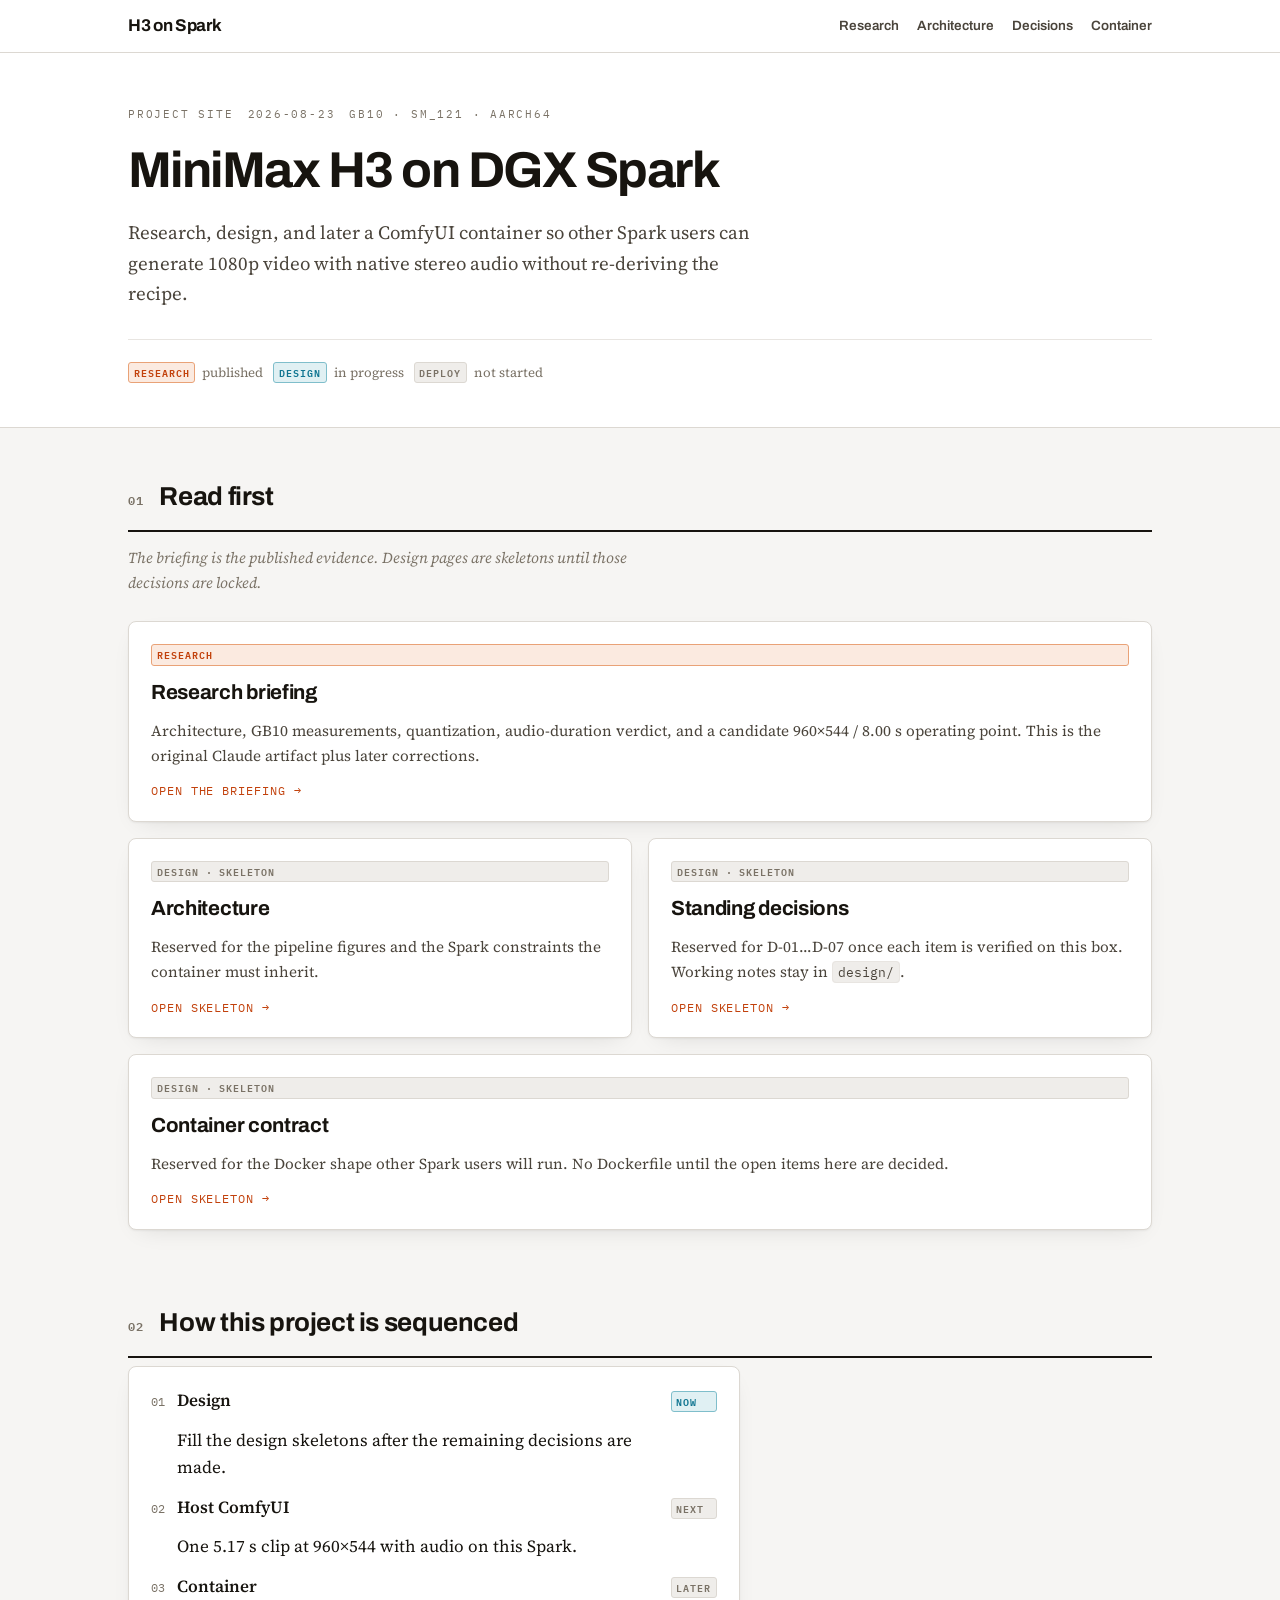
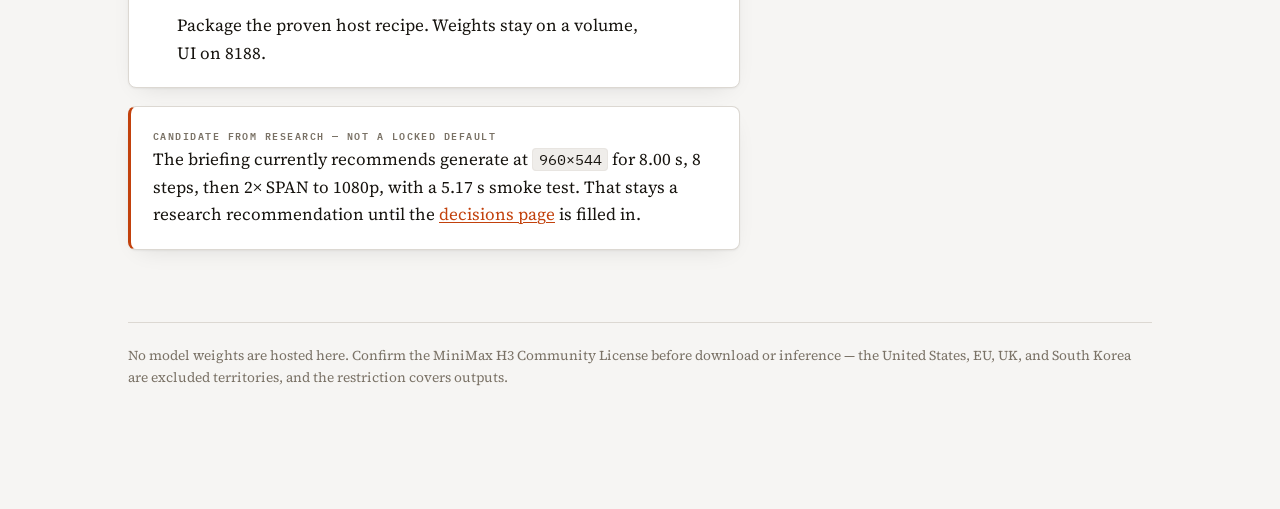
==== commit 78993d43: "Restructure the repo for research, design, and a later ComfyUI deploy. The Pages site is now a hub: " ====
--- a/docs/index.html
+++ b/docs/index.html
@@ -3,1576 +3,100 @@
 <head>
 <meta charset="utf-8">
 <meta name="viewport" content="width=device-width, initial-scale=1">
-<meta name="description" content="Research briefing for deploying MiniMax H3 video-and-audio generation on NVIDIA DGX Spark.">
+<meta name="description" content="Research and design for deploying MiniMax H3 on NVIDIA DGX Spark through ComfyUI.">
 <title>MiniMax H3 on DGX Spark</title>
+<link rel="stylesheet" href="assets/site.css">
 <link rel="preconnect" href="https://fonts.googleapis.com">
 <link rel="preconnect" href="https://fonts.gstatic.com" crossorigin>
 <link rel="stylesheet" href="https://fonts.googleapis.com/css2?family=Archivo:wght@500;600;700&family=IBM+Plex+Mono:wght@400;500;600&family=Source+Serif+4:opsz,wght@8..60,400;8..60,600&display=swap">
-
-<style>
-:root{
-  --bg:#F6F5F3; --surface:#FFFFFF; --surface-2:#EFEDEA; --line:#DCD8D2; --line-soft:#E8E5E1;
-  --ink:#17140F; --ink-2:#4A443B; --ink-3:#7A7266;
-  --compute:#C2410C; --compute-soft:#FBEAE0; --compute-line:#E9A277;
-  --bw:#0E7490; --bw-soft:#E0F0F3; --bw-line:#7FBECB;
-  --stop:#B91C1C; --stop-soft:#FBE9E9; --stop-line:#E5A0A0;
-  --go:#3F6212; --go-soft:#EDF2E2;
-  --shadow:0 1px 2px rgba(23,20,15,.05),0 8px 24px -12px rgba(23,20,15,.14);
-}
-@media (prefers-color-scheme:dark){
-  :root:not([data-theme="light"]){
-    --bg:#131211; --surface:#1B1A18; --surface-2:#232120; --line:#33302C; --line-soft:#282624;
-    --ink:#F2EFEA; --ink-2:#BDB6AC; --ink-3:#8A8278;
-    --compute:#F97A45; --compute-soft:#2E1B12; --compute-line:#7A3C1E;
-    --bw:#4FC3D9; --bw-soft:#0F2429; --bw-line:#2A5C68;
-    --stop:#F27171; --stop-soft:#2E1616; --stop-line:#6E2C2C;
-    --go:#A3C567; --go-soft:#1D2413;
-    --shadow:0 1px 2px rgba(0,0,0,.4),0 10px 28px -14px rgba(0,0,0,.7);
-  }
-}
-:root[data-theme="dark"]{
-  --bg:#131211; --surface:#1B1A18; --surface-2:#232120; --line:#33302C; --line-soft:#282624;
-  --ink:#F2EFEA; --ink-2:#BDB6AC; --ink-3:#8A8278;
-  --compute:#F97A45; --compute-soft:#2E1B12; --compute-line:#7A3C1E;
-  --bw:#4FC3D9; --bw-soft:#0F2429; --bw-line:#2A5C68;
-  --stop:#F27171; --stop-soft:#2E1616; --stop-line:#6E2C2C;
-  --go:#A3C567; --go-soft:#1D2413;
-  --shadow:0 1px 2px rgba(0,0,0,.4),0 10px 28px -14px rgba(0,0,0,.7);
-}
-
-*{box-sizing:border-box}
-body{
-  background:var(--bg); color:var(--ink);
-  font-family:"Source Serif 4",Georgia,"Times New Roman",serif;
-  font-size:17px; line-height:1.62; margin:0;
-  -webkit-font-smoothing:antialiased;
-}
-.wrap{max-width:1080px; margin:0 auto; padding:0 28px 120px}
-.col{max-width:68ch}
-
-h1,h2,h3,h4,.ui{font-family:Archivo,"Helvetica Neue",Arial,sans-serif}
-h2{font-size:1.62rem; font-weight:700; letter-spacing:-.015em; margin:0; text-wrap:balance}
-h3{font-size:1.12rem; font-weight:600; letter-spacing:-.005em; margin:0; text-wrap:balance}
-h4{font-size:.95rem; font-weight:600; margin:0}
-p{margin:0}
-code,.mono,td.num,.fig{font-family:"IBM Plex Mono",ui-monospace,Menlo,Consolas,monospace}
-code{font-size:.87em; background:var(--surface-2); border:1px solid var(--line-soft);
-  padding:.08em .38em; border-radius:4px; word-break:break-word}
-a{color:var(--compute); text-decoration-thickness:1px; text-underline-offset:2px}
-a:focus-visible,summary:focus-visible{outline:2px solid var(--compute); outline-offset:3px; border-radius:3px}
-strong{font-weight:600}
-
-/* ---------- masthead ---------- */
-header.top{border-bottom:1px solid var(--line); background:var(--surface); margin-bottom:56px}
-.top .wrap{padding-top:52px; padding-bottom:44px}
-.eyebrow{font-family:"IBM Plex Mono",monospace; font-size:.7rem; letter-spacing:.16em;
-  text-transform:uppercase; color:var(--ink-3); display:flex; gap:14px; flex-wrap:wrap; margin-bottom:22px}
-h1{font-size:clamp(2.1rem,5.2vw,3.15rem); font-weight:700; letter-spacing:-.03em;
-  line-height:1.04; margin:0 0 20px; text-wrap:balance}
-.standfirst{font-size:1.18rem; color:var(--ink-2); max-width:64ch}
-.standfirst b{color:var(--ink); font-weight:600}
-
-/* ---------- provenance chips ---------- */
-.chip{font-family:"IBM Plex Mono",monospace; font-size:.6rem; font-weight:600; letter-spacing:.1em;
-  text-transform:uppercase; padding:.2em .5em; border-radius:3px; white-space:nowrap;
-  border:1px solid; vertical-align:.12em; display:inline-block}
-.c-m{color:var(--compute); background:var(--compute-soft); border-color:var(--compute-line)}
-.c-p{color:var(--bw); background:var(--bw-soft); border-color:var(--bw-line)}
-.c-s{color:var(--ink-3); background:var(--surface-2); border-color:var(--line)}
-
-.legend{display:flex; gap:10px; flex-wrap:wrap; margin-top:30px; padding-top:22px;
-  border-top:1px solid var(--line-soft)}
-.legend div{font-size:.82rem; color:var(--ink-3); display:flex; gap:7px; align-items:baseline}
-
-/* ---------- sections ---------- */
-section{margin-bottom:72px; scroll-margin-top:20px}
-.shead{display:flex; gap:16px; align-items:baseline; margin-bottom:8px;
-  padding-bottom:12px; border-bottom:2px solid var(--ink)}
-.snum{font-family:"IBM Plex Mono",monospace; font-size:.76rem; font-weight:600;
-  color:var(--ink-3); letter-spacing:.06em; flex:none}
-.sdek{color:var(--ink-3); font-size:.95rem; margin:14px 0 26px; max-width:66ch; font-style:italic}
-.stack{display:flex; flex-direction:column; gap:18px}
-.stack.tight{gap:12px}
-
-/* ---------- callouts ---------- */
-.box{border:1px solid var(--line); background:var(--surface); border-radius:8px;
-  padding:20px 22px; box-shadow:var(--shadow)}
-.box>.stack{gap:12px}
-.box.stop{border-color:var(--stop-line); background:var(--stop-soft)}
-.box.compute{border-left:3px solid var(--compute)}
-.box.bw{border-left:3px solid var(--bw)}
-.box.verdict{border:2px solid var(--ink); box-shadow:none; background:var(--surface)}
-.boxlabel{font-family:"IBM Plex Mono",monospace; font-size:.65rem; font-weight:600;
-  letter-spacing:.14em; text-transform:uppercase; color:var(--ink-3); margin-bottom:2px}
-.box.stop .boxlabel{color:var(--stop)}
-
-blockquote{margin:0; padding:12px 18px; border-left:3px solid var(--line);
-  color:var(--ink-2); font-size:.95rem; background:var(--surface-2); border-radius:0 6px 6px 0}
-blockquote.legal{font-family:"IBM Plex Mono",monospace; font-size:.83rem; line-height:1.55;
-  border-left-color:var(--stop); background:var(--surface)}
-
-/* ---------- tables ---------- */
-.scroller{overflow-x:auto; border:1px solid var(--line); border-radius:8px; background:var(--surface)}
-table{border-collapse:collapse; width:100%; font-size:.88rem; min-width:520px}
-caption{caption-side:bottom; text-align:left; padding:10px 16px; font-size:.8rem;
-  color:var(--ink-3); font-style:italic}
-th{font-family:Archivo,sans-serif; font-size:.68rem; font-weight:600; letter-spacing:.09em;
-  text-transform:uppercase; color:var(--ink-3); text-align:left; padding:11px 16px;
-  border-bottom:1px solid var(--line); white-space:nowrap; background:var(--surface-2)}
-td{padding:11px 16px; border-bottom:1px solid var(--line-soft); vertical-align:top;
-  font-family:"Source Serif 4",serif}
-tbody tr:last-child td{border-bottom:none}
-td.num{text-align:right; font-variant-numeric:tabular-nums; font-size:.85rem; white-space:nowrap}
-td.k{font-family:"IBM Plex Mono",monospace; font-size:.8rem; white-space:nowrap}
-.hot{color:var(--compute); font-weight:600}
-.cool{color:var(--bw); font-weight:600}
-.bad{color:var(--stop); font-weight:600}
-.good{color:var(--go); font-weight:600}
-
-/* ---------- bars ---------- */
-.bars{display:flex; flex-direction:column; gap:9px; font-family:"IBM Plex Mono",monospace; font-size:.78rem}
-.bar{display:grid; grid-template-columns:minmax(120px,auto) 1fr minmax(64px,auto); gap:12px; align-items:center}
-.bar .lab{color:var(--ink-2); white-space:nowrap}
-.bar .track{height:15px; background:var(--surface-2); border-radius:3px; overflow:hidden;
-  border:1px solid var(--line-soft); position:relative}
-.bar .fill{height:100%; border-radius:2px 0 0 2px}
-.bar .val{text-align:right; font-variant-numeric:tabular-nums; color:var(--ink); font-weight:500}
-.f-compute{background:var(--compute)} .f-bw{background:var(--bw)}
-.f-mute{background:var(--ink-3); opacity:.42}
-
-/* ---------- ladder ---------- */
-.rung{display:grid; grid-template-columns:38px 1fr; gap:16px; padding:18px 20px;
-  border:1px solid var(--line); border-radius:8px; background:var(--surface); align-items:start}
-.rung .rank{font-family:"IBM Plex Mono",monospace; font-size:1.35rem; font-weight:600;
-  color:var(--compute); line-height:1; padding-top:2px}
-.rung.dim .rank{color:var(--ink-3)}
-.rung .body{display:flex; flex-direction:column; gap:9px; min-width:0}
-.rung .payoff{font-family:"IBM Plex Mono",monospace; font-size:.8rem; color:var(--ink-2)}
-.rung h3 span.tag{font-family:"IBM Plex Mono",monospace; font-size:.62rem; font-weight:600;
-  letter-spacing:.1em; text-transform:uppercase; color:var(--ink-3); margin-left:8px}
-
-/* ---------- link cards ---------- */
-.cards{display:grid; gap:16px; grid-template-columns:1fr}
-@media(min-width:760px){.cards{grid-template-columns:1fr 1fr}}
-.card{border:1px solid var(--line); border-radius:8px; background:var(--surface); padding:18px 20px;
-  display:flex; flex-direction:column; gap:10px}
-.card .src{font-family:"IBM Plex Mono",monospace; font-size:.72rem; color:var(--ink-3);
-  word-break:break-all; line-height:1.4}
-.card .verdictline{font-size:.9rem; color:var(--ink-2)}
-.rating{font-family:"IBM Plex Mono",monospace; font-size:.66rem; font-weight:600; letter-spacing:.1em;
-  text-transform:uppercase; padding:.24em .6em; border-radius:3px; align-self:flex-start; border:1px solid}
-.r-use{color:var(--go); background:var(--go-soft); border-color:var(--go)}
-.r-read{color:var(--bw); background:var(--bw-soft); border-color:var(--bw-line)}
-.r-care{color:var(--stop); background:var(--stop-soft); border-color:var(--stop-line)}
-
-/* ---------- misc ---------- */
-ul,ol{margin:0; padding-left:1.25em; display:flex; flex-direction:column; gap:7px}
-li::marker{color:var(--ink-3)}
-dl{margin:0; display:flex; flex-direction:column; gap:14px}
-dt{font-family:Archivo,sans-serif; font-weight:600; font-size:.97rem; margin-bottom:3px}
-dd{margin:0; color:var(--ink-2); font-size:.96rem}
-.kv{display:grid; grid-template-columns:auto 1fr; gap:6px 16px; font-size:.87rem;
-  font-family:"IBM Plex Mono",monospace}
-.kv dt{font-family:"IBM Plex Mono",monospace; font-weight:500; color:var(--ink-3);
-  font-size:.87rem; white-space:nowrap; margin:0}
-.kv dd{font-family:"IBM Plex Mono",monospace; font-size:.87rem; color:var(--ink)}
-details{border:1px solid var(--line); border-radius:8px; background:var(--surface); padding:0}
-summary{cursor:pointer; padding:14px 20px; font-family:Archivo,sans-serif; font-weight:600;
-  font-size:.95rem; list-style:none}
-summary::-webkit-details-marker{display:none}
-summary::before{content:"▸ "; color:var(--ink-3)}
-details[open] summary::before{content:"▾ "}
-details[open] summary{border-bottom:1px solid var(--line-soft)}
-details .inner{padding:18px 20px; display:flex; flex-direction:column; gap:14px}
-hr.soft{border:none; border-top:1px solid var(--line-soft); margin:4px 0}
-figure{margin:0; border:1px solid var(--line); border-radius:8px; background:var(--surface);
-  padding:22px 20px 0; display:flex; flex-direction:column; gap:0}
-figure .svgwrap{overflow-x:auto}
-figure svg{max-width:100%; height:auto; display:block; margin:0 auto; min-width:520px}
-figcaption{font-size:.84rem; color:var(--ink-3); font-style:italic; padding:14px 2px 18px;
-  border-top:1px solid var(--line-soft); margin-top:18px}
-.dlabel{font-family:"IBM Plex Mono",monospace; font-size:11px; fill:currentColor}
-.dlabel-s{font-family:"IBM Plex Mono",monospace; font-size:9.5px; fill:currentColor; opacity:.62}
-.dhead{font-family:Archivo,sans-serif; font-size:12px; font-weight:600; fill:currentColor}
-.dbox{fill:none; stroke:currentColor; stroke-width:1.2; opacity:.55}
-.dbox-hot{fill:var(--compute-soft); stroke:var(--compute); stroke-width:1.5; opacity:1}
-.dbox-cold{fill:var(--surface-2); stroke:currentColor; stroke-width:1.1; opacity:.5}
-.dline{stroke:currentColor; stroke-width:1.3; fill:none; opacity:.6}
-.dline-hot{stroke:var(--compute); stroke-width:1.8; fill:none}
-.dhot{fill:var(--compute)}
-.foot{border-top:1px solid var(--line); padding-top:22px; color:var(--ink-3); font-size:.85rem}
-.adr{border:1px solid var(--line); border-radius:8px; background:var(--surface); overflow:hidden}
-.adr>header{display:flex; gap:12px; align-items:baseline; flex-wrap:wrap;
-  padding:14px 20px; background:var(--surface-2); border-bottom:1px solid var(--line)}
-.adr>header .id{font-family:"IBM Plex Mono",monospace; font-size:.72rem; font-weight:600;
-  color:var(--ink-3); letter-spacing:.08em}
-.adr>header h3{flex:1 1 260px}
-.adr .inner{padding:18px 20px; display:flex; flex-direction:column; gap:14px}
-.adr dl.rec{display:grid; grid-template-columns:auto 1fr; gap:10px 18px; margin:0}
-.adr dl.rec dt{font-family:"IBM Plex Mono",monospace; font-size:.66rem; font-weight:600;
-  letter-spacing:.1em; text-transform:uppercase; color:var(--ink-3); white-space:nowrap;
-  padding-top:3px; margin:0}
-.adr dl.rec dd{margin:0; font-size:.94rem; color:var(--ink-2)}
-.adr dl.rec dd strong{color:var(--ink)}
-.status{font-family:"IBM Plex Mono",monospace; font-size:.63rem; font-weight:600; letter-spacing:.1em;
-  text-transform:uppercase; padding:.26em .6em; border-radius:3px; border:1px solid; white-space:nowrap}
-.s-prov{color:var(--compute); background:var(--compute-soft); border-color:var(--compute-line)}
-.s-adopt{color:var(--go); background:var(--go-soft); border-color:var(--go)}
-</style>
 </head>
 <body>
+
+<nav class="site-nav" aria-label="Site">
+  <div class="nav-inner">
+    <a class="brand" href="index.html">H3 on Spark</a>
+    <div class="nav-links">
+      <a href="briefing.html">Research</a>
+      <a href="design/architecture.html">Architecture</a>
+      <a href="design/decisions.html">Decisions</a>
+      <a href="design/container.html">Container</a>
+    </div>
+  </div>
+</nav>
 
 <header class="top">
   <div class="wrap">
     <div class="eyebrow">
-      <span>Research briefing</span><span>Revision 2 · 2026-08-23</span><span>GB10 · sm_121 · aarch64</span>
+      <span>Project site</span><span>2026-08-23</span><span>GB10 · sm_121 · aarch64</span>
     </div>
     <h1>MiniMax H3 on DGX&nbsp;Spark</h1>
     <p class="standfirst">
-      A 33-billion-parameter video-and-audio diffusion transformer, on a box with
-      <b>100 TFLOP/s and 251 GB/s</b>. The interesting result: the slow memory everyone
-      warns about is <b>not</b> your bottleneck — and that changes which optimizations are worth installing.
+      Research, design, and later a ComfyUI container so other Spark users can generate
+      1080p video with native stereo audio without re-deriving the recipe.
     </p>
     <div class="legend">
-      <div><span class="chip c-m">Measured</span> on your machine, this session</div>
-      <div><span class="chip c-p">Published</span> someone else's reported result</div>
-      <div><span class="chip c-s">Spec</span> vendor claim, unverified</div>
+      <div><span class="chip c-m">Research</span> published</div>
+      <div><span class="chip c-p">Design</span> in progress</div>
+      <div><span class="chip c-s">Deploy</span> not started</div>
     </div>
   </div>
 </header>
 
 <div class="wrap">
 
-<section id="revision">
-  <div class="shead"><span class="snum">R2</span><h2>What changed after the original Claude artifact</h2></div>
-  <p class="sdek">This page is the original briefing plus the later research pass. The production default is now locked.</p>
-  <div class="stack col">
-    <div class="box verdict">
-      <div class="boxlabel">Production default</div>
-      <p><strong>Generate at <code>960×544</code> for 8.00 seconds (192 frames), 8 steps, then 2× SPAN to <code>1920×1088</code> and crop to 1080p.</strong>
-      Use <code>544×960</code> for 9:16. First smoke test stays at 5.17 s / 124 frames.</p>
-    </div>
-    <ul>
-      <li><strong>vLLM-Omni on one Spark does serve text-to-video</strong> through the FL2VA partition. Launching with <code>--task-type fl2va</code> handles both <code>t2va</code> and keyframe-conditioned <code>fl2va</code>. Only Ref2VA needs the other DiT and a restart.</li>
-      <li><strong>Legal durations are 4.46 / 5.17 / 8.00 / 10.13 / 15.08 s.</strong> The 10.83 s figure in the first draft was a typo.</li>
-      <li><strong>Longer clips do not, by themselves, destroy audio.</strong> 15.08 s is inside the trained range. Official 8.00 s and 10.13 s samples have clean 32 kHz stereo. Community 5.17 s vs 10.13 s pairs at 1280×768 kept the same −14 dB RMS with no NaNs, clipping, or long silences. The clustered “10–15 s audio is unusable” reports used Turbo LoRAs, changing seeds, and often a pre-2026-08-07 ComfyUI sampler bug.</li>
-      <li><strong>8.00 s is the latency/quality default</strong> because it is useful, cheaper than 15.08 s (~5.3 min vs ~8.2 min on the optimized path), and stays below the contested 10–15 s Turbo reports. Stitch two 8 s shots rather than making 15.08 s the default until you A/B audio on this box.</li>
-      <li><strong>SageAttention 1.0.6 was measured on this GB10</strong> (1.09–1.14× vs SDPA). A 2.2.0 <code>sm_121a</code> wheel was built and not runtime-tested. The project directory had been empty; this repository now holds the briefing only — weights are still not downloaded.</li>
-    </ul>
+<section>
+  <div class="shead"><span class="snum">01</span><h2>Read first</h2></div>
+  <p class="sdek">The briefing is the published evidence. Design pages are skeletons until those decisions are locked.</p>
+  <div class="index-grid">
+    <a class="index-card span2" href="briefing.html">
+      <span class="chip c-m">Research</span>
+      <h2>Research briefing</h2>
+      <p>Architecture, GB10 measurements, quantization, audio-duration verdict, and a candidate 960×544 / 8.00 s operating point. This is the original Claude artifact plus later corrections.</p>
+      <span class="go">Open the briefing →</span>
+    </a>
+    <a class="index-card" href="design/architecture.html">
+      <span class="chip c-s">Design · skeleton</span>
+      <h2>Architecture</h2>
+      <p>Reserved for the pipeline figures and the Spark constraints the container must inherit.</p>
+      <span class="go">Open skeleton →</span>
+    </a>
+    <a class="index-card" href="design/decisions.html">
+      <span class="chip c-s">Design · skeleton</span>
+      <h2>Standing decisions</h2>
+      <p>Reserved for D-01…D-07 once each item is verified on this box. Working notes stay in <code>design/</code>.</p>
+      <span class="go">Open skeleton →</span>
+    </a>
+    <a class="index-card span2" href="design/container.html">
+      <span class="chip c-s">Design · skeleton</span>
+      <h2>Container contract</h2>
+      <p>Reserved for the Docker shape other Spark users will run. No Dockerfile until the open items here are decided.</p>
+      <span class="go">Open skeleton →</span>
+    </a>
   </div>
 </section>
 
-<!-- ============ 0. BLOCKER ============ -->
-<section id="license">
-  <div class="shead"><span class="snum">00</span><h2>Read this before you download anything</h2></div>
+<section>
+  <div class="shead"><span class="snum">02</span><h2>How this project is sequenced</h2></div>
   <div class="stack col">
-    <div class="box stop">
-      <div class="boxlabel">Licensing gate</div>
-      <p>The MiniMax H3 Community License puts <strong>the United States in an Excluded Territory</strong>.
-      The weights are not access-gated on Hugging Face — no token, no click-through — so nothing will
-      stop you technically. The constraint is legal, not mechanical.</p>
-      <blockquote class="legal">5. “Excluded Territories” means the European Union, the United Kingdom,
-      the Republic of Korea and the United States of America.<br><br>
-      IV.4. You may not use, reproduce, modify, distribute, or display the MiniMax H3 Works or any of
-      their Outputs or results outside the Applicable Territory.</blockquote>
-      <p>Note the second clause covers <em>outputs</em>, not just weights. The license also names Hong Kong
-      courts as exclusive jurisdiction, and MiniMax offers an application path for Excluded Territory
-      deployments at <code>platform.minimax.io/h3-license</code>.</p>
-      <p>I'm flagging this because it's genuinely decision-changing and easy to miss — I fetched
-      <code>LICENSE</code> directly and quoted it verbatim rather than trusting a summary.
-      Where your Spark physically sits, and whether this is personal research or something else,
-      is your call to make, not mine to assume.</p>
+    <div class="box">
+      <div class="stack tight phase">
+        <span class="n">01</span><strong>Design</strong><span class="chip c-p">Now</span>
+        <span></span><span>Fill the design skeletons after the remaining decisions are made.</span><span></span>
+        <span class="n">02</span><strong>Host ComfyUI</strong><span class="chip c-s">Next</span>
+        <span></span><span>One 5.17 s clip at 960×544 with audio on this Spark.</span><span></span>
+        <span class="n">03</span><strong>Container</strong><span class="chip c-s">Later</span>
+        <span></span><span>Package the proven host recipe. Weights stay on a volume, UI on 8188.</span><span></span>
+      </div>
+    </div>
+    <div class="box compute">
+      <div class="boxlabel">Candidate from research — not a locked default</div>
+      <p>The briefing currently recommends generate at <code>960×544</code> for 8.00 s, 8 steps, then 2× SPAN to 1080p, with a 5.17 s smoke test. That stays a research recommendation until the <a href="design/decisions.html">decisions page</a> is filled in.</p>
     </div>
   </div>
 </section>
 
-<!-- ============ 1. THE ANSWER ============ -->
-<section id="verdict">
-  <div class="shead"><span class="snum">01</span><h2>Should you use vLLM?</h2></div>
-  <p class="sdek">You asked this directly, so here it is before the reasoning. My first instinct was wrong
-  and an adversarial check caught it.</p>
-  <div class="stack col">
-    <div class="box verdict">
-      <div class="boxlabel">Short answer</div>
-      <p><strong>Yes, vLLM can serve it — but I'd still start with ComfyUI.</strong></p>
-      <p>“vLLM can't do diffusion” is the answer I expected to give you, and it's wrong.
-      There is an official <code>dgx_spark_gb10: verified</code> profile for MiniMax H3 in the
-      vLLM recipes repo, with exact launch flags. But <em>verified</em> means “it runs,” not
-      “it's the best fit,” and on a 121 GiB box the two paths are far apart on headroom.</p>
-    </div>
-
-    <div class="scroller">
-      <table>
-        <caption>The same model, two stacks, on your hardware class.</caption>
-        <thead><tr><th>&nbsp;</th><th>vLLM-Omni</th><th>ComfyUI</th></tr></thead>
-        <tbody>
-          <tr><td class="k">Download</td>
-            <td class="num">134 GiB <span class="chip c-m">Measured</span></td>
-            <td class="num good">39.6 GiB <span class="chip c-m">Measured</span></td></tr>
-          <tr><td class="k">Weights resident</td>
-            <td class="num bad">105.4 GiB</td>
-            <td class="num good">41.4 GiB</td></tr>
-          <tr><td class="k">Peak memory</td>
-            <td class="num bad">108–114 GiB of 121</td>
-            <td class="num good">~72 GiB</td></tr>
-          <tr><td class="k">Headroom left</td>
-            <td class="num bad">7.8 GiB, swap thrash to 12.6</td>
-            <td class="num good">~49 GiB</td></tr>
-          <tr><td class="k">Tasks available</td>
-            <td>fl2va <em>or</em> ref2va — one partition at a time. FL2VA serves both <code>t2va</code> and keyframe-conditioned <code>fl2va</code>. Ref2VA needs a restart.</td>
-            <td>All, including t2va</td></tr>
-          <tr><td class="k">Turbo LoRA</td>
-            <td class="bad">Not supported — zero occurrences of “lora” in the recipe</td>
-            <td class="good">Yes, first-class</td></tr>
-          <tr><td class="k">HTTP API</td>
-            <td class="good">OpenAI-style <code>POST /v1/videos/sync</code></td>
-            <td><code>POST /prompt</code>, needs a shim</td></tr>
-          <tr><td class="k">Known defect</td>
-            <td class="bad">Open issue #4: server wedges permanently on steps &gt;30 s, stays HTTP-200 healthy</td>
-            <td>Custom-node version drift</td></tr>
-          <tr><td class="k">Best Spark result</td>
-            <td class="num">111 s @ 768×448 <span class="chip c-p">Pub</span></td>
-            <td class="num">741 s @ 960×540, 15 s clip <span class="chip c-p">Pub</span></td></tr>
-        </tbody>
-      </table>
-    </div>
-
-    <div class="box compute">
-      <div class="boxlabel">Recommendation</div>
-      <p><strong>ComfyUI first</strong>, because you said you want to learn this. It shows you every stage
-      of the pipeline as a separate node, it's where the turbo LoRAs and attention kernels actually work,
-      it leaves you 49 GiB of slack to experiment in, and it downloads 4× less.</p>
-      <p><strong>vLLM-Omni second</strong>, once you want a real HTTP endpoint. Its GB10 profile is
-      vendor-marked verified and it gives you an OpenAI-shaped API — but at 7.8 GiB of headroom with
-      an unfixed wedge bug, it is not where you want to be while still learning the model.
-      They aren't rivals: vLLM-Omni documents a ComfyUI frontend driving a hosted vLLM-Omni service.</p>
-    </div>
-
-    <div class="box">
-      <div class="boxlabel">The precise correction</div>
-      <p>“<code>pip install vllm</code> can serve H3” is <strong>false</strong>. Core vLLM lists zero
-      diffusion architectures; its MiniMax entries are <code>MiniMaxM2ForCausalLM</code> and
-      <code>MiniMaxM3SparseForCausalLM</code>, both text LLMs. The engine that works is
-      <strong>vLLM-Omni</strong>, a separate official <code>vllm-project</code> extension, needing
-      vLLM ≥ 0.26.0 plus current <code>vllm-omni</code> main.</p>
-      <p>Also worth knowing: a widely-cited vLLM issue claiming vLLM is entirely broken on DGX Spark
-      is <strong>stale</strong> — it predates the August arm64 image. You'll find it; ignore it.</p>
-    </div>
-  </div>
-</section>
-
-<!-- ============ 2. WHAT H3 IS ============ -->
-<section id="what">
-  <div class="shead"><span class="snum">02</span><h2>What MiniMax H3 actually is</h2></div>
-  <p class="sdek">Every figure below came out of the repo's own config files, then survived an
-  adversarial re-check against primary sources.</p>
-  <div class="stack col">
-    <p>It is not a video model. It's an <strong>omni-modal</strong> model that generates video
-    <em>and natively synchronized stereo audio in the same denoising loop</em> — no separate vocoder,
-    no audio post-pass. Speech, footsteps and score come out of the same forward passes as the pixels.
-    That single fact drives most of what follows.</p>
-
-    <div class="scroller">
-      <table>
-        <caption>From <code>transformer/config.json</code>, <code>model_index.json</code> and the HF API. <span class="chip c-p">Published</span></caption>
-        <thead><tr><th>Component</th><th>What it is</th><th>Size (bf16)</th></tr></thead>
-        <tbody>
-          <tr><td class="k">transformer</td><td>H3-Omni-Transformer — 50 layers, hidden 5376, 56 heads × 128, FFN 14336. Dense, single-stream DiT, 33.1 B params.</td><td class="num">61.7 GiB</td></tr>
-          <tr><td class="k">transformer_ref</td><td>Second partition for the ref2va task. Byte-identical config.</td><td class="num">61.7 GiB</td></tr>
-          <tr><td class="k">text_encoder</td><td><strong>Qwen3-VL-32B</strong> — yes, an LLM you already know, frozen. Reads the <em>unnormalized</em> hidden state after layer 50; the LM head is unused.</td><td class="num">62.1 GiB</td></tr>
-          <tr><td class="k">vae</td><td>Video VAE, 16× spatial / 4× temporal, 24 latent channels</td><td class="num">10.4 GB</td></tr>
-          <tr><td class="k">audio_vae</td><td>32 kHz in → 40 Hz latents, 32 channels, per-channel L/R</td><td class="num">0.6 GB</td></tr>
-          <tr><td class="k">scheduler ×2</td><td>Flow-matching. <code>shift=12.0</code> video, <code>shift=3.0</code> audio — two schedules stepped inside one transformer call</td><td class="num">—</td></tr>
-        </tbody>
-      </table>
-    </div>
-
-    <div class="box compute">
-      <div class="boxlabel">The number that constrains everything</div>
-      <p>One DiT partition (61.7) + the Qwen3-VL conditioner (62.1) = <strong>123.8 GiB</strong> in bf16.
-      Your box has <span class="fig">121.7 GiB</span> total <span class="chip c-m">Measured</span>,
-      and Xorg plus gnome-shell are already holding 873 MiB of it.</p>
-      <p>bf16 does not fit. Not “is tight” — does not fit. <strong>Quantization is mandatory here for
-      capacity reasons</strong>, which is a completely different motivation from the speed reasons you
-      quantize an LLM for. Hold that thought; <a href="#roofline">§07</a> shows it buys you almost no speed at all.</p>
-    </div>
-
-    <dl>
-      <div><dt>Fixed 24 fps, quantized durations</dt>
-        <dd>Frame counts snap to <code>17n+5</code>, so legal clips are 5.17 s / 8.00 s / 10.13 s / 15.08 s.
-        Max canvas is exactly 1344×768 = 1,032,192 px. You do not get arbitrary lengths the way an LLM
-        gives you arbitrary token counts.</dd></div>
-      <div><dt>No CFG, at all</dt>
-        <dd>The released weights are <strong>guidance-distilled</strong>. There is no
-        <code>guidance_scale</code>, no <code>negative_prompt</code>, and exactly one forward pass per step.
-        Every guide you read about “CFG doubles your batch” is already handled — don't go looking for the knob.</dd></div>
-      <div><dt>No cross-attention to text</dt>
-        <dd>Unlike Wan, H3 is single-stream: text conditioning, keyframe latents, audio latents and video
-        latents are packed into <em>one sequence</em> and self-attended together. This is why the sequence
-        gets so long, and why <a href="#roofline">§07</a>'s attention math dominates.</dd></div>
-      <div><dt>~13 B of the 33 B is AdaLN</dt>
-        <dd>Those modulation outputs can be precomputed and cached, so inference-only deployments needn't
-        load them — hence community “pruned” checkpoints around 20.1 B.</dd></div>
-    </dl>
-
-    <h3 id="why-different">Why the two stacks need wildly different amounts</h3>
-    <p>The natural assumption is that you need the weights either way, so the memory should be similar.
-    It isn't — by 64 GiB — and the reasons are worth understanding because they generalize to every
-    diffusion deployment you'll do.</p>
-
-    <p><strong>First: the repo is a menu, not a bundle.</strong> <code>Comfy-Org/MiniMax-H3</code> totals
-    438.6 GiB <span class="chip c-m">Measured</span>, but its ten <code>diffusion_models/</code> files are
-    the same model at different precisions. You take one row.</p>
-
-    <div class="scroller">
-      <table>
-        <caption>The <code>fl2va</code> partition, as actually published. Pick one. <span class="chip c-m">Measured via HF API</span></caption>
-        <thead><tr><th>File</th><th>Params</th><th>GiB</th></tr></thead>
-        <tbody>
-          <tr><td class="k">minimax_h3_fl2va_bf16</td><td class="num">33.1 B</td><td class="num">61.73</td></tr>
-          <tr><td class="k">minimax_h3_fl2va_pruned_bf16</td><td class="num">20.1 B</td><td class="num">37.46</td></tr>
-          <tr><td class="k">minimax_h3_fl2va_int8_convrot</td><td class="num">33.1 B</td><td class="num">31.70</td></tr>
-          <tr><td class="k">minimax_h3_fl2va_pruned_int8_convrot</td><td class="num">20.1 B</td><td class="num good">19.53</td></tr>
-          <tr><td class="k">minimax_h3_fl2va_pruned_fp8_scaled</td><td class="num">20.1 B</td><td class="num good">19.52</td></tr>
-        </tbody>
-      </table>
-    </div>
-
-    <p><strong>Second: “pruned” is a refactorization, and it <em>is</em> mildly lossy.</strong>
-    See <a href="#pruning">§03</a> — the model card's “precomputed and cached” framing oversimplifies
-    what the checkpoint actually does, and there is a LoRA compatibility trap attached to it.</p>
-
-    <p><strong>Third — and this is where the 64 GiB actually goes — who quantizes what.</strong>
-    vLLM's GB10 profile passes <code>--quantization fp8</code>, which is <em>online</em>: it reads full
-    bf16 from disk and converts during load. That's why its download can't shrink — the quantizer needs
-    bf16 input. ComfyUI consumes weights someone already quantized offline. But the decisive detail is
-    <em>scope</em>: vLLM's online FP8 touches the <strong>DiT only</strong>, leaving the Qwen3-VL-32B
-    conditioner at full bf16.</p>
-
-    <div class="scroller">
-      <table>
-        <caption>Resident weights. The 105.4 GiB total independently reproduces vLLM's own note that the GB10 partition lands at “roughly 104 GiB.”</caption>
-        <thead><tr><th>Component</th><th>vLLM-Omni</th><th>ComfyUI (lean)</th></tr></thead>
-        <tbody>
-          <tr><td class="k">DiT</td><td class="num">33.00 <span class="chip c-s">fp8, 33 B</span></td><td class="num">19.53 <span class="chip c-s">pruned+int8, 20 B</span></td></tr>
-          <tr><td class="k">Text encoder</td><td class="num bad">62.14 <span class="chip c-s">bf16</span></td><td class="num good">14.61 <span class="chip c-s">nvfp4-awq</span></td></tr>
-          <tr><td class="k">VAEs</td><td class="num">10.26</td><td class="num">5.41</td></tr>
-          <tr><td class="k">Turbo LoRA</td><td class="num">—</td><td class="num">1.82</td></tr>
-          <tr><td class="k"><strong>Total</strong></td><td class="num bad"><strong>105.40 GiB</strong></td><td class="num good"><strong>41.37 GiB</strong></td></tr>
-        </tbody>
-      </table>
-    </div>
-
-    <p><strong>The text encoder alone is 47.5 of the 64 GiB gap</strong> — a frozen LLM used as a feature
-    extractor, carried at full precision because the DiT-only quantizer never touches it.</p>
-
-    <div class="box bw">
-      <div class="boxlabel">And peak is not the same as resident</div>
-      <p>The rest of the gap between 41 GiB resident and ~72 GB peak is activations, attention workspace,
-      and VAE decode buffers — temporal VAE decode inflates every frame at once and is a known spike.</p>
-      <p>But the structural reason vLLM peaks higher is that <strong>it is a server</strong>. It keeps all
-      five models warm so the second request doesn't pay the 519–543 s cold start. ComfyUI can sequence the
-      pipeline — encode the prompt, free the text encoder, denoise, free the DiT, decode — because it's a
-      workstation tool that accepts reload cost. That's a latency-for-memory trade baked into what each
-      thing <em>is</em>, not an efficiency difference between them.</p>
-    </div>
-  </div>
-</section>
-
-<!-- ============ 2b. PRUNING ============ -->
-<section id="pruning">
-  <div class="shead"><span class="snum">03</span><h2>What “pruned” actually removes</h2></div>
-  <p class="sdek">Determined by range-requesting the safetensors headers — 57 KB out of a 61 GiB file
-  is enough to list every tensor. <span class="chip c-m">Measured</span></p>
-  <div class="stack col">
-
-    <div class="box stop">
-      <div class="boxlabel">Correction</div>
-      <p>An earlier draft of this briefing said pruning was “free, not lossy.” That repeated the model
-      card's framing without checking it. <strong>It is mildly lossy</strong>, and the detail matters
-      because it also creates a LoRA incompatibility.</p>
-    </div>
-
-    <p>Only <strong>four</strong> tensors are genuinely deleted — the <code>time_embedder</code>,
-    about 20 M params. The other 13.0 B are <em>refactored</em>:</p>
-
-    <div class="scroller">
-      <table>
-        <caption>Header diff, <code>fl2va_bf16</code> vs <code>fl2va_pruned_bf16</code>. 535 → 532 tensors, 33.12 B → 20.11 B params.</caption>
-        <thead><tr><th>Tensor</th><th>Full</th><th>Pruned</th></tr></thead>
-        <tbody>
-          <tr><td class="k">blocks.N.adaln_proj.linear.weight</td><td class="num">[96768, 2688] BF16</td><td class="num hot">[96768, 8] F16</td></tr>
-          <tr><td class="k">blocks.N.adaln_proj.linear.bias</td><td class="num">[96768] BF16</td><td class="num">[96768] F16</td></tr>
-          <tr><td class="k">time_embedder.*</td><td class="num">4 tensors</td><td class="num bad">removed</td></tr>
-          <tr><td class="k">adaln_t_table</td><td class="num">—</td><td class="num good">[1025, 8] F32 added</td></tr>
-          <tr><td class="k">all 531 others (qkv, out_proj, fc1, fc2 …)</td><td colspan="2" class="num good">identical shape and dtype</td></tr>
-        </tbody>
-      </table>
-    </div>
-
-    <p>The original path is <code>t → time_embedder → 2688-dim → [96768×2688] → modulation</code>.
-    The pruned path is <code>t → adaln_t_table[t] → 8-dim → [96768×8] → modulation</code>. As the
-    timestep sweeps its range the modulation output traces a curve that lies near enough in an
-    <strong>8-dimensional subspace</strong>, so they re-expressed the projection in that basis with a
-    1025-entry lookup table.</p>
-
-    <p>Two real approximation sources follow: the rank-8 basis is a fit, not an identity; and timesteps
-    off the 1025-point grid must interpolate. The BF16 → <strong>F16</strong> switch on exactly these
-    tensors (10 mantissa bits instead of 7) is a deliberate precision increase to offset it — which tells
-    you the authors knew it was lossy.</p>
-
-    <div class="box compute">
-      <div class="boxlabel">Why it still probably doesn't matter much</div>
-      <p>Every tensor on the <em>content path</em> is untouched. AdaLN never sees your latents — it emits
-      per-timestep scale/shift/gate scalars, a smooth low-frequency control signal shared across all
-      tokens. Error there changes <em>how strongly block 31 modulates at step 7</em>, not the learned
-      features.</p>
-      <p>By contrast <code>int8_convrot</code> quantizes the actual matrices your latents flow through.
-      <strong>The quantization is very likely the larger quality risk than the pruning</strong> — and
-      nobody flinches at that one.</p>
-    </div>
-
-    <h3>The compatibility trap</h3>
-    <div class="box stop">
-      <div class="boxlabel">Do not mix LoRA repos with base repos</div>
-      <div class="kv" style="margin-bottom:4px">
-        <dt>larryvrh v4</dt><dd>blocks.N.adaln_proj.linear.lora_A.weight <b>[16, 2688]</b> — 102 adaln tensors</dd>
-        <dt>Comfy-Org</dt><dd>zero adaln tensors — qkv / out_proj / fc1 / fc2 only</dd>
-        <dt>pruned base</dt><dd>adaln_proj input dim is <b>8</b>, not 2688</dd>
-      </div>
-      <p>larryvrh's 102 adaln tensors <strong>cannot apply</strong> to a pruned checkpoint. You get either
-      a hard shape error or — worse — a loader that silently skips them and hands you a partially applied
-      LoRA that quietly underperforms. Comfy-Org's repack strips the adaln LoRA precisely because it
-      targets the pruned base. Keep the pair matched.</p>
-    </div>
-
-    <h3>If you want the variable gone</h3>
-    <p>You have the headroom to simply not prune. Fixed cost is 21.84 GiB (NVFP4 text encoder + VAEs + LoRA):</p>
-    <div class="scroller">
-      <table>
-        <caption>Estimated peak adds the ~30 GiB runtime overhead implied by the published 72 GB peak against 41.4 GiB of weights — an inference of mine, and it grows with resolution and frame count.</caption>
-        <thead><tr><th>DiT variant</th><th>DiT</th><th>+ fixed</th><th>Est. peak</th><th>Isolates</th></tr></thead>
-        <tbody>
-          <tr><td class="k">fl2va_bf16</td><td class="num">61.73</td><td class="num">83.6</td><td class="num bad">~114 GiB</td><td>nothing — reference</td></tr>
-          <tr><td class="k">fl2va_pruned_bf16</td><td class="num">37.46</td><td class="num">59.3</td><td class="num">~89 GiB</td><td><strong>pruning only</strong>, zero quant error</td></tr>
-          <tr><td class="k">fl2va_int8_convrot</td><td class="num">31.70</td><td class="num">53.5</td><td class="num good">~84 GiB</td><td><strong>quantization only</strong>, unpruned</td></tr>
-          <tr><td class="k">fl2va_pruned_int8_convrot</td><td class="num">19.53</td><td class="num">41.4</td><td class="num good">~72 GiB</td><td>both</td></tr>
-        </tbody>
-      </table>
-    </div>
-    <p><strong><code>fl2va_pruned_bf16</code> is the escape hatch</strong> — unpruned-quality weights with
-    zero quantization error, 18 GiB more than the lean config, comfortably in budget. It is also the clean
-    A/B if you want to measure the pruning effect with no quantization confound: run it against
-    <code>fl2va_bf16</code> on a fixed seed.</p>
-    <p>Note the <code>int8_convrot</code> rows are <em>not</em> the escape hatch, despite being the obvious
-    “unpruned but smaller” choice — <a href="#config">§04</a> measures INT8 at <strong>0.63× bf16</strong>
-    on this silicon, so they cost quality <em>and</em> speed.</p>
-    <p><strong>No quality comparison across these variants has been published on any hardware.</strong>
-    With 2.6 TB free you can pull two and diff them on a fixed seed — a few hundred GB and an afternoon,
-    and it would be genuinely new data.</p>
-  </div>
-</section>
-
-<!-- ============ 2c. THE CONFIG ============ -->
-<section id="config">
-  <div class="shead"><span class="snum">04</span><h2>The config to actually use</h2></div>
-  <p class="sdek">Decided by benchmarking every candidate dtype on the target silicon rather than by
-  what the community defaults to.</p>
-  <div class="stack col">
-
-    <div class="box compute">
-      <div class="boxlabel">The measurement that settles it</div>
-      <div class="bars">
-        <div class="bar"><span class="lab">fp8_e4m3</span><span class="track"><span class="fill f-compute" style="width:100%"></span></span><span class="val">192.2 · 2.07×</span></div>
-        <div class="bar"><span class="lab">bf16</span><span class="track"><span class="fill f-mute" style="width:48.3%"></span></span><span class="val">92.8 · 1.00×</span></div>
-        <div class="bar"><span class="lab">int8</span><span class="track"><span class="fill f-bw" style="width:30.2%"></span></span><span class="val">58.1 · 0.63×</span></div>
-      </div>
-      <p style="margin-top:12px">TFLOP/s at 8192³ on sm_121 <span class="chip c-m">Measured</span>.
-      <strong>INT8 tensor cores are slower than bf16 on GB10</strong> — Blackwell's consumer die
-      prioritized FP8/FP4 and deprioritized INT8. Even the dequant-to-bf16 fallback only reaches 0.85×.</p>
-      <p>So every <code>int8_convrot</code> variant is <strong>dominated</strong>: smaller than bf16 but
-      slower, on a machine that is compute-bound. Paying quantization error to go slower is the worst
-      trade on the menu.</p>
-    </div>
-
-    <div class="scroller">
-      <table>
-        <caption>Five files. ~12 min to download at the measured 71.9 MB/s; est. peak ~82 GiB, leaving ~39 GiB slack.</caption>
-        <thead><tr><th>Role</th><th>File</th><th>GiB</th></tr></thead>
-        <tbody>
-          <tr><td>DiT</td><td class="k">diffusion_models/minimax_h3_fl2va_pruned_fp8_scaled</td><td class="num">19.52</td></tr>
-          <tr><td>Text encoder</td><td class="k">text_encoders/qwen3vl_32b_minimax_h3_int8_convrot</td><td class="num">25.28</td></tr>
-          <tr><td>Video VAE</td><td class="k">vae/minimax_h3_video_vae_fp16</td><td class="num">4.85</td></tr>
-          <tr><td>Audio VAE</td><td class="k">vae/minimax_h3_audio_vae_fp32</td><td class="num">0.56</td></tr>
-          <tr><td>Turbo LoRA</td><td class="k">loras/minimax_h3_fl2v_turbo_8step_v1.0_comfyui_bf16</td><td class="num">1.82</td></tr>
-          <tr><td><strong>Total</strong></td><td>&nbsp;</td><td class="num good"><strong>52.03</strong></td></tr>
-        </tbody>
-      </table>
-    </div>
-
-    <dl>
-      <div><dt>fp8 for the DiT, despite the pruning</dt>
-        <dd>There is no unpruned fp8 variant, so pruning comes along. But compare honestly:
-        <code>fp8_scaled</code> puts its error on the modulation path (<a href="#pruning">§03</a>) and runs
-        2.07×; <code>int8_convrot</code> unpruned puts its error on the <em>content path</em> and runs 0.63×.
-        The unpruned option is worse on both axes.</dd></div>
-      <div><dt>int8 for the text encoder — same format, opposite call</dt>
-        <dd>The 0.63× penalty is irrelevant here because the conditioner runs <strong>once per
-        generation, not once per step</strong> — roughly 0% of runtime. What matters is prompt adherence,
-        and 8-bit beats the 4-bit <code>nvfp4_awq</code> for 10.7 GiB you can spare. The general rule:
-        <strong>inside the denoising loop optimize throughput, outside it optimize quality.</strong></dd></div>
-      <div><dt>Skip ref2va</dt>
-        <dd><code>fl2va</code> covers text-to-video and image-to-video — the keyframe is optional
-        conditioning. <code>ref2va</code> is only for omni-reference mode. Saves 19–32 GiB.</dd></div>
-      <div><dt>8-step LoRA, not 4-step</dt>
-        <dd>The author states 4 steps still smears on fast motion and 6–8 is where it holds. Use the
-        Comfy-Org repack — zero <code>adaln</code> tensors, so it fits the pruned base. larryvrh's does not.</dd></div>
-    </dl>
-
-    <div class="box compute">
-      <div class="boxlabel">Launch flags — one of them is a 2.4× swing</div>
-      <p><code>--fast fp8_matrix_mult --disable-pinned-memory</code></p>
-      <p>Both verified against ComfyUI's <code>cli_args.py</code>. <strong>Without
-      <code>fp8_matrix_mult</code>, ComfyUI upcasts fp8 → bf16 and you get 0.85× instead of 2.07×.</strong>
-      <code>--disable-pinned-memory</code> is free because pinned measured identical to pageable on unified
-      memory — pinning is pure allocator overhead here.</p>
-      <p>I also checked whether ComfyUI would detect fp8 support on sm_121 at all, since PyTorch itself
-      warns that 12.1 is “outside supported range.” It does: the gate is <code>props.major &gt;= 9</code>
-      and GB10 reports major 12, so <code>--supports-fp8-compute</code> is unnecessary. NVFP4 detection
-      (<code>major &gt;= 10</code>) passes too.</p>
-      <p>Do <strong>not</strong> pass <code>--lowvram</code> or <code>--novram</code>.</p>
-    </div>
-
-    <div class="box stop">
-      <div class="boxlabel">Verify this on your first run</div>
-      <p>I confirmed the flag exists and that fp8 is detected — <strong>not</strong> that ComfyUI's H3
-      model code actually routes through <code>torch._scaled_mm</code>. Test it: same seed, with and
-      without <code>--fast fp8_matrix_mult</code>. If step time roughly halves you are on native fp8.
-      If it barely moves, the model path is dequantizing, the fp8-vs-int8 distinction stops mattering,
-      and <code>fl2va_pruned_bf16</code> (37.46 GiB) becomes the better pick — you would be paying
-      quantization error for nothing.</p>
-    </div>
-  </div>
-</section>
-
-<!-- ============ PRIMER ============ -->
-<section id="dit">
-  <div class="shead"><span class="snum">05</span><h2>How generation actually works</h2></div>
-  <p class="sdek">What a DiT is, where the noise comes from, and why nothing in this system contains a
-  video until the loop has finished making one.</p>
-  <div class="stack col">
-
-    <h3>The name is the two halves</h3>
-    <p><strong>Diffusion</strong> is the method — how you generate. <strong>Transformer</strong> is the
-    architecture doing the work. A DiT is just “we used a Transformer as the engine inside a diffusion
-    model.” Stable Diffusion 1.x used a U-Net, a convolutional design; around 2023 Transformers were found
-    to scale better, and every serious video model now is a DiT.</p>
-
-    <h3>The trick</h3>
-    <p>Teaching a network to <em>draw a cat</em> is hard. Teaching it to <em>look at a slightly-noisy cat
-    and guess which part is noise</em> is much easier. Diffusion models only ever learn the easy task,
-    then get the hard one by repeating it 20–50 times.</p>
-    <p><strong>The network never draws anything.</strong> It only ever answers “which part of what I'm
-    seeing is noise?” — that answer is subtracted, and the result is fed back in. One pass through that is
-    one <em>step</em>. This is why there is no streaming: at step 10 of 20 you don't have half a video, you
-    have a full-length video that still looks like fog.</p>
-
-    <h3>Why a Transformer</h3>
-    <p>Guessing the noise needs <strong>global context</strong>. To know whether this patch is noise you
-    need to know what's happening in the rest of the frame — and in every other frame, because the cat's
-    tail in frame 200 must belong to the same cat as the head in frame 1. Attention is exactly the
-    mechanism that lets every position see every other position.</p>
-    <p>That requirement <em>is</em> your performance problem. It's the direct cause of the O(n²) cost that
-    <a href="#roofline">§07</a> measures at 70% of runtime.</p>
-
-    <h3>Where the noise comes from — not from any model</h3>
-    <div class="box compute">
-      <div class="boxlabel">The most common misconception</div>
-      <p>The starting noise is produced by a random number generator. That's it —
-      <code>torch.randn(shape, generator=seed)</code>. Pure Gaussian noise shaped like a compressed video.
-      Nothing derives it from data, and no model generates it.</p>
-      <p>This is what a <strong>seed</strong> is: it picks which random canvas you start from. Same seed
-      plus same prompt gives an identical video every time; changing only the seed gives a completely
-      different take on the same prompt.</p>
-      <p>Qwen3-VL-32B does <strong>not</strong> produce it, and does not produce video. It converts your
-      prompt into vectors, runs exactly once before the loop starts, and its output is then held constant
-      for all 20 steps. Its language-model head is unused. It is an expensive prompt-to-vectors converter —
-      expensive because prompt understanding is what decides whether “a cat knocking a glass off a table”
-      produces the right <em>sequence of events</em>.</p>
-    </div>
-
-    <figure>
-      <div class="svgwrap">
-      <svg viewBox="0 0 940 400" role="img" aria-label="Four sources feed rows into one packed sequence; only the video and audio rows, which start as random noise, are rewritten by the 50 DiT blocks across 20 steps, after which the VAEs decode them to an mp4.">
-        <defs>
-          <marker id="ar" viewBox="0 0 10 10" refX="9" refY="5" markerWidth="6" markerHeight="6" orient="auto-start-reverse">
-            <path d="M0,1 L9,5 L0,9 z" fill="currentColor"/>
-          </marker>
-          <marker id="arh" viewBox="0 0 10 10" refX="9" refY="5" markerWidth="6" markerHeight="6" orient="auto-start-reverse">
-            <path d="M0,1 L9,5 L0,9 z" class="dhot"/>
-          </marker>
-        </defs>
-
-        <!-- sources -->
-        <text x="16" y="18" class="dhead">sources</text>
-        <rect x="16" y="40" width="140" height="34" rx="5" class="dbox-cold"/>
-        <text x="86" y="61" class="dlabel" text-anchor="middle">Qwen3-VL-32B</text>
-        <rect x="16" y="86" width="140" height="34" rx="5" class="dbox-cold"/>
-        <text x="86" y="107" class="dlabel" text-anchor="middle">video VAE</text>
-        <rect x="16" y="164" width="140" height="40" rx="5" class="dbox-hot"/>
-        <text x="86" y="181" class="dlabel" text-anchor="middle" fill="var(--compute)">randn(seed)</text>
-        <text x="86" y="196" class="dlabel-s" text-anchor="middle">a random canvas</text>
-
-        <!-- packed sequence -->
-        <text x="236" y="18" class="dhead">one packed sequence</text>
-        <rect x="228" y="28" width="250" height="278" rx="7" class="dbox"/>
-
-        <rect x="242" y="40" width="222" height="34" rx="4" class="dbox-cold"/>
-        <text x="252" y="55" class="dlabel">text conditioning</text>
-        <text x="252" y="68" class="dlabel-s">~200 rows · read-only</text>
-
-        <rect x="242" y="86" width="222" height="34" rx="4" class="dbox-cold"/>
-        <text x="252" y="101" class="dlabel">keyframe latents</text>
-        <text x="252" y="114" class="dlabel-s">~1,000 rows · read-only</text>
-
-        <rect x="242" y="132" width="222" height="104" rx="4" class="dbox-hot"/>
-        <text x="252" y="152" class="dlabel" fill="var(--compute)">video latents</text>
-        <text x="252" y="167" class="dlabel-s">91,728 rows</text>
-        <text x="252" y="181" class="dlabel-s">≈99% of the sequence</text>
-        <text x="252" y="205" class="dlabel-s">starts as noise</text>
-        <text x="252" y="219" class="dlabel-s">rewritten every step</text>
-
-        <rect x="242" y="248" width="222" height="44" rx="4" class="dbox-hot"/>
-        <text x="252" y="266" class="dlabel" fill="var(--compute)">audio latents</text>
-        <text x="252" y="281" class="dlabel-s">~600 rows · 40 Hz</text>
-
-        <!-- source arrows -->
-        <line x1="156" y1="57" x2="240" y2="57" class="dline" marker-end="url(#ar)"/>
-        <line x1="156" y1="103" x2="240" y2="103" class="dline" marker-end="url(#ar)"/>
-        <line x1="156" y1="184" x2="240" y2="184" class="dline-hot" marker-end="url(#arh)"/>
-        <path d="M120,204 L120,270 L240,270" class="dline-hot" marker-end="url(#arh)"/>
-
-        <!-- DiT -->
-        <rect x="556" y="140" width="150" height="96" rx="7" class="dbox"/>
-        <text x="631" y="176" class="dhead" text-anchor="middle">50 DiT blocks</text>
-        <text x="631" y="196" class="dlabel-s" text-anchor="middle">predicts the noise</text>
-        <text x="631" y="212" class="dlabel-s" text-anchor="middle">in the hot rows</text>
-
-        <line x1="478" y1="170" x2="552" y2="170" class="dline" marker-end="url(#ar)"/>
-        <text x="515" y="160" class="dlabel-s" text-anchor="middle">reads</text>
-        <text x="515" y="149" class="dlabel-s" text-anchor="middle">all rows</text>
-
-        <!-- loop back -->
-        <path d="M631,236 L631,352 L353,352 L353,310" class="dline-hot" marker-end="url(#arh)"/>
-        <text x="492" y="368" class="dlabel" text-anchor="middle" fill="var(--compute)">subtract noise, write back — hot rows only · ×20 steps</text>
-
-        <!-- decode -->
-        <rect x="782" y="140" width="142" height="96" rx="7" class="dbox-cold"/>
-        <text x="853" y="172" class="dlabel" text-anchor="middle">video VAE</text>
-        <text x="853" y="190" class="dlabel" text-anchor="middle">audio VAE</text>
-        <text x="853" y="212" class="dlabel-s" text-anchor="middle">→ mp4</text>
-        <line x1="706" y1="188" x2="778" y2="188" class="dline" marker-end="url(#ar)"/>
-        <text x="742" y="178" class="dlabel-s" text-anchor="middle">after</text>
-        <text x="742" y="167" class="dlabel-s" text-anchor="middle">step 20</text>
-      </svg>
-      </div>
-      <figcaption>Only the orange rows are generated. The text and keyframe rows are written once, before
-      the loop, and then merely read by attention so the noise rows know what to become — conditioning is
-      not a separate input channel, it is other rows in the same sequence.</figcaption>
-    </figure>
-
-    <h3>What a “token” is here</h3>
-    <p>In Qwen a token is a word-piece. In a DiT it is a small patch of compressed video:</p>
-    <div class="box">
-      <div class="kv">
-        <dt>want</dt><dd>1344 × 768 pixels × 362 frames</dd>
-        <dt>video VAE</dt><dd>÷16 spatial, ÷4 temporal → 84 × 48 × 91 latents, 24 channels</dd>
-        <dt>patchify [1,2,2]</dt><dd>÷2 spatial again → 42 × 24 × 91</dd>
-        <dt>sequence</dt><dd><strong>91,728 tokens</strong>, each a vector of 5,376 numbers</dd>
-      </div>
-    </div>
-    <p>Comparable to a long LLM context — except every token attends to every other one, and the whole
-    thing runs 20–50 times instead of once.</p>
-
-    <h3>Inside one block — and why those tensor names look familiar</h3>
-    <p>The network needs to know <em>how noisy</em> the input is right now: “remove noise from something
-    95% noisy” is a different job from “polish something 5% noisy.” Rather than feed that in as another
-    token, a DiT injects it as a <strong>dial on every block</strong> — scale, shift and gate values that
-    modulate the block's behaviour. That is AdaLN, Adaptive Layer Norm.</p>
-
-    <figure>
-      <div class="svgwrap">
-      <svg viewBox="0 0 900 290" role="img" aria-label="Inside one DiT block: the timestep drives adaln_proj, which modulates the attention and MLP stages on the main token path; the tensor names shown are the ones present in the checkpoint files.">
-        <defs>
-          <marker id="ar2" viewBox="0 0 10 10" refX="9" refY="5" markerWidth="6" markerHeight="6" orient="auto-start-reverse">
-            <path d="M0,1 L9,5 L0,9 z" fill="currentColor"/>
-          </marker>
-          <marker id="ar2h" viewBox="0 0 10 10" refX="9" refY="5" markerWidth="6" markerHeight="6" orient="auto-start-reverse">
-            <path d="M0,1 L9,5 L0,9 z" class="dhot"/>
-          </marker>
-        </defs>
-
-        <!-- timestep side channel -->
-        <rect x="150" y="26" width="128" height="36" rx="5" class="dbox-hot"/>
-        <text x="214" y="49" class="dlabel" text-anchor="middle" fill="var(--compute)">timestep t</text>
-        <rect x="330" y="26" width="222" height="36" rx="5" class="dbox-hot"/>
-        <text x="441" y="43" class="dlabel" text-anchor="middle" fill="var(--compute)">adaln_proj</text>
-        <text x="441" y="56" class="dlabel-s" text-anchor="middle">18 scale / shift / gate vectors</text>
-        <line x1="278" y1="44" x2="326" y2="44" class="dline-hot" marker-end="url(#ar2h)"/>
-        <text x="640" y="40" class="dlabel-s">same for all 91,728 tokens</text>
-        <text x="640" y="54" class="dlabel-s">→ this is what “pruned” compresses</text>
-
-        <path d="M380,62 L380,118 L262,118 L262,150" class="dline-hot" marker-end="url(#ar2h)"/>
-        <path d="M500,62 L500,118 L594,118 L594,150" class="dline-hot" marker-end="url(#ar2h)"/>
-
-        <!-- main path -->
-        <text x="16" y="176" class="dlabel" text-anchor="start">tokens</text>
-        <text x="16" y="190" class="dlabel" text-anchor="start">in</text>
-        <line x1="66" y1="182" x2="196" y2="182" class="dline" marker-end="url(#ar2)"/>
-
-        <rect x="196" y="152" width="132" height="60" rx="5" class="dbox"/>
-        <text x="262" y="177" class="dlabel" text-anchor="middle">self-attention</text>
-        <text x="262" y="193" class="dlabel-s" text-anchor="middle">attn.qkv_proj</text>
-        <text x="262" y="205" class="dlabel-s" text-anchor="middle">attn.out_proj</text>
-
-        <circle cx="368" cy="182" r="13" class="dbox"/>
-        <text x="368" y="187" class="dlabel" text-anchor="middle">+</text>
-        <line x1="328" y1="182" x2="352" y2="182" class="dline" marker-end="url(#ar2)"/>
-
-        <rect x="528" y="152" width="132" height="60" rx="5" class="dbox"/>
-        <text x="594" y="177" class="dlabel" text-anchor="middle">MLP</text>
-        <text x="594" y="193" class="dlabel-s" text-anchor="middle">mlp.fc1  5376→14336</text>
-        <text x="594" y="205" class="dlabel-s" text-anchor="middle">mlp.fc2  14336→5376</text>
-        <line x1="384" y1="182" x2="524" y2="182" class="dline" marker-end="url(#ar2)"/>
-
-        <circle cx="700" cy="182" r="13" class="dbox"/>
-        <text x="700" y="187" class="dlabel" text-anchor="middle">+</text>
-        <line x1="660" y1="182" x2="684" y2="182" class="dline" marker-end="url(#ar2)"/>
-        <line x1="716" y1="182" x2="790" y2="182" class="dline" marker-end="url(#ar2)"/>
-        <text x="800" y="176" class="dlabel">tokens</text>
-        <text x="800" y="190" class="dlabel">out</text>
-
-        <!-- residual skips -->
-        <path d="M170,182 L170,240 L368,240 L368,199" class="dline"/>
-        <path d="M410,182 L410,240 L700,240 L700,199" class="dline"/>
-        <text x="452" y="256" class="dlabel-s" text-anchor="middle">residual connections</text>
-
-        <text x="450" y="282" class="dlabel-s" text-anchor="middle">× 50 blocks, then × 20 steps</text>
-      </svg>
-      </div>
-      <figcaption>The tensor names are verbatim from the checkpoint. This is also exactly what the turbo
-      LoRA adapts — qkv_proj, out_proj, fc1, fc2 across all 50 blocks, i.e. the entire computational core.</figcaption>
-    </figure>
-
-    <p>The property that matters: <strong>AdaLN depends only on the step number, never on your content.</strong>
-    At step 7 all 91,728 tokens receive the same modulation values. That is precisely why 13 B of
-    parameters can be collapsed into a lookup table — see <a href="#pruning">§03</a>.</p>
-
-    <h3>Two ways to condition, and why they differ</h3>
-    <p>Worth knowing because it decides which task mode you want:</p>
-    <dl>
-      <div><dt>Keyframes (fl2va) go through the video VAE</dt>
-        <dd>Your input image must be <em>pixel-exact</em> — frame 1 of the output <em>is</em> your image —
-        so it is encoded into the same latent space as the output and dropped in as
-        “keyframe conditioning latents.”</dd></div>
-      <div><dt>References (ref2va) go through Qwen3-VL's vision tower</dt>
-        <dd>These only need to convey identity or style, not exact pixels, so they ride the semantic
-        encoder — and the diffusers docs note they are placed on <strong>the conditioner's 2 fps grid</strong>,
-        a much coarser sampling than the 24 fps output.</dd></div>
-    </dl>
-
-    <div class="box bw">
-      <div class="boxlabel">The whole pipeline, in order</div>
-      <ol>
-        <li><strong>Once, before the loop</strong> — Qwen3-VL encodes your prompt into vectors.</li>
-        <li><strong>Once, before the loop</strong> — <code>randn(seed)</code> creates the canvas.</li>
-        <li><strong>20 times</strong> — the 50 DiT blocks read the whole sequence, predict the noise in the
-        hot rows, subtract a little. <em>This is 99% of your runtime.</em></li>
-        <li><strong>Once, after the loop</strong> — the VAEs decode latents into pixels and stereo audio.</li>
-      </ol>
-      <p>Everything in <a href="#optimizations">the optimization ladder</a> attacks line 3, and only in two
-      ways: make each pass cheaper (SageAttention, Sol-Attn, fp8) or do fewer passes (turbo LoRA, caching).</p>
-    </div>
-  </div>
-</section>
-
-<!-- ============ 3. VIDEO VS LLM ============ -->
-<section id="concepts">
-  <div class="shead"><span class="snum">06</span><h2>How this differs from every Qwen you've deployed</h2></div>
-  <p class="sdek">You have vLLM, llama.cpp and 200 GB of Qwen checkpoints on this box already.
-  Here is precisely which of those instincts transfer and which actively mislead.</p>
-  <div class="stack col">
-
-    <h3>The loop is inverted</h3>
-    <p>An LLM does <em>many cheap passes</em>: one forward pass per token, each touching all weights but
-    computing on a single new position. Generation length is discovered at runtime; the model stops when
-    it emits EOS.</p>
-    <p>A diffusion model does <em>few enormous passes</em>: a fixed number of denoising steps decided
-    <em>before</em> generation starts, each one a full bidirectional pass over the entire output at once.
-    A “step” is a point on a scheduler's sigma grid, not a token. There is no EOS and no streaming —
-    at 40% of the steps you don't have 40% of the video, you have a full-length video that still looks
-    like noise.</p>
-
-    <h3>The one intuition that transfers</h3>
-    <p>Both read the whole weight set repeatedly. For an LLM that's per <em>token</em>; for a diffusion
-    model it's per <em>step</em>. So “tokens/sec ≈ bandwidth ÷ model bytes” has a direct analogue —
-    it's just that for video the analogue lands nowhere near the binding constraint, because each sweep
-    does vastly more arithmetic. That's <a href="#roofline">§07</a>.</p>
-
-    <div class="scroller">
-      <table>
-        <caption>What carries over from your vLLM experience, and what doesn't.</caption>
-        <thead><tr><th>LLM concept</th><th>On a video DiT</th></tr></thead>
-        <tbody>
-          <tr><td class="k">KV cache</td><td class="bad">Does not exist. No causal prefix — every token's value is rewritten every step, so nothing from step <em>t</em> is valid at <em>t+1</em>.</td></tr>
-          <tr><td class="k">PagedAttention</td><td class="bad">Nothing to page. The sequence is fixed-length from step 1.</td></tr>
-          <tr><td class="k">Continuous batching</td><td class="bad">Pointless. Step counts are known and identical; vLLM-Omni uses an async task queue instead, one request per diffusion batch.</td></tr>
-          <tr><td class="k">Speculative decoding</td><td class="bad">No token loop to speculate over. <em>Closest analogue:</em> step distillation — see <a href="#optimizations">§08</a>.</td></tr>
-          <tr><td class="k">Prefix caching</td><td>Helps only the Qwen3-VL conditioner — a rounding error beside 50 DiT blocks × N steps.</td></tr>
-          <tr><td class="k">Quantization for speed</td><td class="bad">Inverted. On an LLM, 4-bit ≈ 1.5–2× faster. Here it buys capacity and near-zero speed. <a href="#roofline">Why</a>.</td></tr>
-          <tr><td class="k">Weight streaming / offload</td><td class="bad">Useless here — host RAM <em>is</em> VRAM on Spark, so offload buys zero capacity.</td></tr>
-          <tr><td class="k">Single monolithic graph</td><td>Five separate models: text encoder → DiT ×N steps → video VAE + audio VAE. Each loads, runs, and ideally unloads.</td></tr>
-          <tr><td class="k">TTFT + streaming</td><td>One long opaque wait, then a file. This is why the ecosystem uses job queues, not streaming APIs.</td></tr>
-        </tbody>
-      </table>
-    </div>
-
-    <h3>Where the sequence length comes from</h3>
-    <p>This is the piece with no LLM equivalent, and it's worth doing by hand once. A 15-second clip
-    at 1344×768:</p>
-    <div class="box">
-      <div class="kv">
-        <dt>pixels</dt><dd>1344 × 768 × 362 frames</dd>
-        <dt>VAE</dt><dd>÷16 spatial, ÷4 temporal → 84 × 48 × 91</dd>
-        <dt>patchify [1,2,2]</dt><dd>÷2 spatial again → 42 × 24 × 91</dd>
-        <dt>sequence</dt><dd><strong>91,728 tokens</strong> — and unlike an LLM's context, every one attends to every other, at every step, 50 times over</dd>
-      </div>
-    </div>
-    <p>Attention is O(n²) in that number. Doubling your resolution quadruples the dominant cost.
-    This is why the single most effective thing you can do on a slow box is generate smaller and upscale —
-    and why <a href="#optimizations">§08</a> ranks the optimizations the way it does.</p>
-
-    <h3>LoRA means something different too</h3>
-    <p>You've probably seen LoRA used to teach an LLM a domain or a format. Here the highest-value LoRAs
-    don't change <em>what</em> the model makes — they change <em>how many steps it needs</em>. A “turbo”
-    LoRA is a distilled student that reaches the same place in 4–8 steps instead of 20–50. There is no
-    real LLM equivalent; speculative decoding is the nearest cousin.</p>
-  </div>
-</section>
-
-<!-- ============ 4. THE HARDWARE TRUTH ============ -->
-<section id="roofline">
-  <div class="shead"><span class="snum">07</span><h2>Your box, measured — and the myth to discard</h2></div>
-  <p class="sdek">I benchmarked the machine rather than quoting the datasheet, because the datasheet is
-  where the wrong conclusion comes from.</p>
-  <div class="stack col">
-
-    <div class="scroller">
-      <table>
-        <caption>Run this session against <code>torch 2.10.0+cu130</code> on your GB10. <span class="chip c-m">Measured</span></caption>
-        <thead><tr><th>Quantity</th><th>Value</th><th>Note</th></tr></thead>
-        <tbody>
-          <tr><td class="k">compute capability</td><td class="num hot">sm_121</td><td>Not sm_120. Matters for every source build.</td></tr>
-          <tr><td class="k">memory read bandwidth</td><td class="num">234 GiB/s</td><td>≈251 GB/s, i.e. 92% of the 273 GB/s spec <span class="chip c-s">Spec</span></td></tr>
-          <tr><td class="k">bf16 dense matmul</td><td class="num">100 TFLOP/s</td><td>12288³</td></tr>
-          <tr><td class="k">fp8 matmul</td><td class="num hot">195 TFLOP/s</td><td><strong>2× headroom.</strong> Blackwell fp8 tensor cores work.</td></tr>
-          <tr><td class="k">SDPA attention, S=16384</td><td class="num">89.6 / 93.7 TFLOP/s</td><td>flash / cuDNN — already 93% of the matmul roof</td></tr>
-          <tr><td class="k">attention, S=65536, 1 layer</td><td class="num bad">604 ms</td><td>O(n²) made visible</td></tr>
-          <tr><td class="k">largest single alloc</td><td class="num good">96 GiB</td><td>The GPU can address nearly all of it</td></tr>
-          <tr><td class="k">“CPU offload” cost</td><td class="num">55 GiB/s</td><td>pinned == pageable → it's a memcpy in one LPDDR pool, not a PCIe hop</td></tr>
-          <tr><td class="k">60 GiB resident</td><td class="num good">no penalty</td><td>No paging cliff</td></tr>
-        </tbody>
-      </table>
-    </div>
-
-    <div class="box compute">
-      <div class="boxlabel">Correction — this reverses my own opening claim</div>
-      <p>Earlier in our session I told you bandwidth was your scarcest resource. <strong>That's true for
-      the Qwen models on this box and false for this one</strong>, and since it changes which
-      optimizations are worth your time, it's worth being exact about.</p>
-      <p>The roofline knee is <span class="fig">100 TFLOP/s ÷ 251 GB/s = <b>398 FLOP/byte</b></span>.
-      A workload above that line is compute-bound; below it, bandwidth-bound.</p>
-      <div class="bars" style="margin-top:6px">
-        <div class="bar"><span class="lab">Qwen decode, bs=1</span><span class="track"><span class="fill f-bw" style="width:0.4%"></span></span><span class="val">~1</span></div>
-        <div class="bar"><span class="lab">roofline knee</span><span class="track"><span class="fill f-mute" style="width:1.4%"></span></span><span class="val">398</span></div>
-        <div class="bar"><span class="lab">H3 step @960×540</span><span class="track"><span class="fill f-compute" style="width:100%"></span></span><span class="val">43,680</span></div>
-      </div>
-      <p style="margin-top:12px">The H3 denoise step sits <strong>110× past the knee</strong>. Its bandwidth
-      floor for 14 steps is <span class="fig">3.7 s</span>; the compute cost is <span class="fig">~624 s</span>.
-      Memory traffic is 0.6% of the problem. <strong>You are FLOPS-limited, not bandwidth-limited.</strong></p>
-    </div>
-
-    <p>Two independent published results agree, and they're the kind of evidence that's hard to argue with —
-    someone cut a video model's weights by 33% via NVFP4 on a Spark and generation got
-    <em>6% slower</em> (18.0 s → 19.1 s) <span class="chip c-p">Published</span>. A 33% reduction in bytes
-    producing no speedup is the diagnostic signature of a compute-bound kernel. Separately,
-    <code>torch.compile</code> was reported to give “essentially 0% speedup on GB10.”</p>
-
-    <h3>The model predicts the published numbers</h3>
-    <p>Worth doing because it means you can forecast a config before waiting 20 minutes for it. Using only
-    the two throughput figures measured above plus H3's real config:</p>
-
-    <div class="scroller">
-      <table>
-        <caption>Predicted from measured hardware limits. Compare: a published Spark run of the 960×540 / 15 s / 14-step job took <strong>741 s</strong> — my model says 624 s, within 16%.</caption>
-        <thead><tr><th>Shape</th><th>Tokens</th><th>Linear</th><th>Attention</th><th>Per step</th><th>× 14 steps</th></tr></thead>
-        <tbody>
-          <tr><td class="k">864×480, 3 s</td><td class="num">7,695</td><td class="num">2.4 s</td><td class="num">1.0 s</td><td class="num">3.3 s</td><td class="num good">47 s</td></tr>
-          <tr><td class="k">1344×768, 5.2 s</td><td class="num">32,256</td><td class="num">9.9 s</td><td class="num">17.0 s</td><td class="num">26.9 s</td><td class="num">377 s</td></tr>
-          <tr><td class="k">960×540, 15 s</td><td class="num">43,680</td><td class="num">13.5 s</td><td class="num hot">31.1 s</td><td class="num">44.6 s</td><td class="num">624 s</td></tr>
-          <tr><td class="k">1344×768, 15 s</td><td class="num">91,728</td><td class="num">28.3 s</td><td class="num bad">137.1 s</td><td class="num">165.4 s</td><td class="num bad">2,315 s</td></tr>
-        </tbody>
-      </table>
-    </div>
-
-    <p><strong>Attention is 70% of the compute</strong> at the middle shape and 83% at the largest.
-    That single fact is why SageAttention and Sol-Attn are the interventions that matter, and why
-    quantizing weights is not.</p>
-
-    <div class="box bw">
-      <div class="boxlabel">Practical gotchas specific to this box</div>
-      <ul>
-        <li><code>nvidia-smi</code> reports memory as <strong>“Not Supported” / N/A</strong> on GB10 <span class="chip c-m">Measured</span>. Every “watch nvidia-smi for VRAM” instruction you'll read is inapplicable. Use <code>free -g</code> for capacity and <code>nvidia-smi dmon</code> for sm% / power / temp.</li>
-        <li>Your system <code>python3</code> has <code>torch 2.10.0+cpu</code> — <code>cuda.is_available() == False</code>. Plain <code>pip install torch</code> on aarch64 silently resolves to a CPU wheel. Always <code>--index-url https://download.pytorch.org/whl/cu130</code>; cp312 aarch64 wheels exist through 2.13.0 <span class="chip c-m">Measured</span>.</li>
-        <li>Run headless. Xorg + gnome-shell are holding 873 MiB of unified memory you'll want.</li>
-        <li>Swap is only 16 GiB; the vLLM path has been observed using 12.6 GiB of it.</li>
-      </ul>
-    </div>
-  </div>
-</section>
-
-<!-- ============ 5. OPTIMIZATION LADDER ============ -->
-<section id="optimizations">
-  <div class="shead"><span class="snum">08</span><h2>The optimization ladder</h2></div>
-  <p class="sdek">Ranked by measured payoff on this hardware, not by how often they're mentioned online.
-  The ranking is a direct consequence of <a href="#roofline">§07</a>: things that cut FLOPs win, things that cut bytes don't.</p>
-  <div class="stack">
-
-    <div class="rung">
-      <span class="rank">1</span>
-      <div class="body">
-        <h3>Cross-step caching <span class="tag">biggest single lever</span></h3>
-        <p class="payoff">710.6 s → 181.3 s &nbsp;·&nbsp; <strong>3.92×</strong> at 480p/50 steps <span class="chip c-p">Published</span></p>
-        <p>Adjacent denoising steps produce very similar hidden states, so you can skip recomputing
-        transformer blocks and reuse a stale residual. TeaCache tracks the L1 distance between
-        consecutive modulated inputs against a threshold (<code>rel_l1_thresh</code> 0.1–0.2);
-        variants are EasyCache, FBCache, Cache-DiT, and H3FirstBlockCache.</p>
-        <p>NVIDIA's own Sol Engine measurements attribute the largest jump to this, and critically
-        it needs <strong>no distillation, no LoRA, no calibration pass</strong>. It's approximate —
-        unlike an LLM's KV cache, which is exact — so quality degrades if you push the threshold.</p>
-      </div>
-    </div>
-
-    <div class="rung">
-      <span class="rank">2</span>
-      <div class="body">
-        <h3>Turbo LoRA — step distillation <span class="tag">what you asked about</span></h3>
-        <p class="payoff">20–30 steps → 4–8 &nbsp;·&nbsp; <strong>3–5×</strong>, linear in step count</p>
-        <p>Your link <code>larryvrh/MiniMax-H3-Turbo-Lora</code> is real: 606k downloads, Apache-2.0,
-        rank 64 on attention/MLP and rank 16 on <code>adaln_proj</code>, 779.8 MB per file. The technique
-        is <strong>DMD2</strong> — adversarial distribution-matching distillation — confirmed by the author
-        himself, not LCM and not CFG distillation.</p>
-        <p><strong>An important correction to the usual framing:</strong> most turbo-LoRA writeups claim
-        6–10× because they assume you also drop CFG. H3 is <em>already</em> CFG-distilled, so there's no
-        2× to reclaim. The honest number is the step ratio alone, 3–5×.</p>
-        <p>Settings that work: strength 1.0, <code>euler</code> + <code>simple</code>, shift 6/3 at 768p.
-        Note the off-by-one — <code>num_inference_steps</code> counts sigma grid points including the
-        terminal zero, so an “8-step” adapter is requested as <strong>9</strong> and a “4-step” as
-        <strong>5</strong>. Quality cost is real: motion smear on fast motion at 4 steps, which the author
-        acknowledges as unsolved. 6–8 is the sweet spot.</p>
-        <p>Alternatives worth knowing: <code>lightx2v/Minimax-h3-Turbo</code> (529k downloads, also DMD,
-        from ModelTC) and <code>Minimax-h3-Turbo-SLA</code>, which bundles 85% attention sparsity into
-        the same adapter.</p>
-      </div>
-    </div>
-
-    <div class="rung">
-      <span class="rank">3</span>
-      <div class="body">
-        <h3>Generate small, upscale after</h3>
-        <p class="payoff">6.03× &nbsp;·&nbsp; 875 s → 145 s <span class="chip c-p">Published</span></p>
-        <p>Falls directly out of the O(n²) math in <a href="#dit">§05</a>. Rendering at 640×360 and upscaling 2× to 720p
-        beat direct 720p by 6× in one published Spark benchmark. Unglamorous and the largest single win
-        available to you. Choice of upscaler matters too — swapping Real-ESRGAN for SPAN cut another
-        282 s (22%) off a run. NVIDIA VSR is permanently unavailable on Spark, so don't plan around it.</p>
-      </div>
-    </div>
-
-    <div class="rung">
-      <span class="rank">4</span>
-      <div class="body">
-        <h3>Sol-Attn — sparse attention <span class="tag">not what the name suggests</span></h3>
-        <p class="payoff">1.57× on its own <span class="chip c-p">Published</span></p>
-        <p>Your NVIDIA forum link advertises “SOL attn acceleration,” and it's worth clearing up what that
-        is: <strong>not</strong> speed-of-light, <strong>not</strong> a SageAttention rebrand.
-        Sol-Attn = <em>Sparsifying Online attention</em>, a training-free dynamic sparse-attention method
-        from NVlabs (arXiv 2607.24027, July 2026), shipped on the <code>sol-engine</code> branch of
-        NVlabs/Sana and packaged as ComfyUI nodes.</p>
-        <p>It attacks the 70–83% of your runtime that is attention by not computing all of it.
-        On GB10 specifically the <code>flex_attention</code> path is <em>numerically wrong</em>
-        (cos ≈ 0.92 vs SDPA) and the sm_121 patch forces the <code>triton_ref</code> kernel
-        (cos ≈ 0.99998) — a detail that would be very hard to debug on your own.</p>
-      </div>
-    </div>
-
-    <div class="rung">
-      <span class="rank">5</span>
-      <div class="body">
-        <h3>SageAttention — quantized attention <span class="tag">what you asked about</span></h3>
-        <p class="payoff">1263.5 s → 1010 s &nbsp;·&nbsp; <strong>1.20×</strong> end-to-end on H3/GB10, 1.32× on the sampling stage alone <span class="chip c-p">Published</span></p>
-        <p>It's <em>quantized</em> attention, not sparse: Q·Kᵀ in INT8 with outlier smoothing, P·V in FP8
-        e4m3 with a two-level FP16→FP32 accumulator. My measurements say exactly why it helps here and
-        by how much: your bf16 attention already runs at 93% of the matmul roof, so there is
-        <strong>no kernel-engineering headroom left</strong> — but fp8 measured 195 TFLOP/s against
-        bf16's 100. The ~2× precision headroom is the entire mechanism, and a 20% end-to-end gain is
-        what that converts to once non-attention work is included.</p>
-        <p><strong>Build reality on your box:</strong></p>
-        <ul>
-          <li>PyPI ships only <strong>1.0.6</strong> (the old Triton v1) <span class="chip c-m">Measured</span>. You must build 2.2.0 from GitHub source — there is no aarch64 wheel anywhere, and the usual prebuilt-wheel mirror is Windows-only.</li>
-          <li>sm_121 <em>is</em> supported upstream: <code>SUPPORTED_ARCHS</code> includes <code>"12.1"</code> and maps it to <code>compute_121a,code=sm_121a</code>. Build with <code>TORCH_CUDA_ARCH_LIST="12.1"</code>, ~10 min.</li>
-          <li>There is no dedicated sm_12x kernel — sm_121 compiles the <strong>Ada sm_89 sources</strong> retargeted. It works, but that's what you're running.</li>
-          <li>Needs <code>TRITON_PTXAS_PATH=/usr/local/cuda/bin/ptxas</code> and generally <code>TORCHDYNAMO_DISABLE=1</code>, because Triton's bundled ptxas can't do sm_121a.</li>
-          <li><span class="bad">SageAttention 3 is broken on GB10</span> — mosaic artifacts, TMA descriptor failures, and no faster than 2.2. Ignore anything advertising SA3 on sm_121a.</li>
-          <li><span class="bad">Open correctness bugs specifically with H3</span>: the fp8 PV kernel silently emits pure noise above ~160k packed tokens. Your realistic shapes (~92k max) sit below that, but know the cliff exists.</li>
-        </ul>
-      </div>
-    </div>
-
-    <div class="rung dim">
-      <span class="rank">6</span>
-      <div class="body">
-        <h3>Quantization <span class="tag">capacity, not speed</span></h3>
-        <p class="payoff">~0× speed &nbsp;·&nbsp; but it's the reason the model fits at all</p>
-        <p>This is where LLM instincts hurt most. On your Qwen models, NVFP4 is a genuine 1.5× — measured
-        Qwen3-8B goes 25.65 → 38.6 tok/s, because decode is bandwidth-bound. On H3, NVFP4 cut weights 33%
-        for <em>−6% speed</em>. Weight-only formats unpack to bf16 before the matmul, so the FLOPs are
-        identical and the FLOPs are what you're short of.</p>
-        <p>Quantize anyway — you have no choice, since bf16 is 123.8 GiB against 121.7 GiB of RAM.
-        Just book it as “makes it fit and loads faster,” not “makes it fast.”</p>
-        <p><strong>One exception, and it's the one to take:</strong> fp8 is not weight-only on this box.
-        Measured <span class="chip c-m">Measured</span> <code>_scaled_mm</code> runs at 192.2 TFLOP/s
-        against bf16's 92.8 — a genuine <strong>2.07×</strong> on the compute you're actually short of.
-        INT8 goes the other way at <strong>0.63×</strong>. So the format choice is not
-        “which is smallest” but “which has native tensor cores here,” and the answer is fp8.
-        See <a href="#config">§04</a>.</p>
-      </div>
-    </div>
-
-    <div class="rung dim">
-      <span class="rank">7</span>
-      <div class="body">
-        <h3>Things not to bother with</h3>
-        <p class="payoff">zero or negative</p>
-        <ul>
-          <li><strong>CPU offload / <code>--lowvram</code>.</strong> Every guide written for a 24 GB 4090 recommends it. Here host RAM <em>is</em> VRAM, so it buys zero capacity and costs a 55 GiB/s memcpy <span class="chip c-m">Measured</span>. vLLM's own GB10 notes call DLO “actively harmful” — OOM-killed with exit −9.</li>
-          <li><strong><code>torch.compile</code>.</strong> Reported ~0% on GB10. The 3× someone did get came from PTX→SASS kernel caching, which is a first-run cost, not compilation.</li>
-          <li><strong>FlashAttention 2/3/4.</strong> No sm_121 kernels. FA2 builds but matches or loses to SDPA; FA3 is Hopper-only; FA4 needs tcgen05/TMEM that sm_121 lacks. <code>flash-attn</code> is sdist-only on PyPI anyway <span class="chip c-m">Measured</span> — no wheels for any platform.</li>
-          <li><strong>Pinned memory.</strong> Measured identical to pageable <span class="chip c-m">Measured</span>. It's a coherent pool; there's no DMA to optimize.</li>
-          <li><strong>A second Spark.</strong> ConnectX at 200 Gb ≈ 24.5 GB/s is ~1/10 of one Spark's own memory bandwidth. Not the first move.</li>
-        </ul>
-      </div>
-    </div>
-  </div>
-</section>
-
-<!-- ============ 6. COMFYUI ============ -->
-<section id="comfyui">
-  <div class="shead"><span class="snum">09</span><h2>What ComfyUI is, and why this world uses it</h2></div>
-  <p class="sdek">You asked what it is and how it relates to the model. The short version: it is not a
-  server for a model, and that's exactly the point.</p>
-  <div class="stack col">
-    <p>ComfyUI is a <strong>DAG interpreter</strong> whose node outputs are live PyTorch objects —
-    <code>MODEL</code>, <code>CLIP</code>, <code>VAE</code>, <code>CONDITIONING</code>,
-    <code>LATENT</code>, <code>IMAGE</code>. A “workflow” is JSON of the form
-    <code>{node_id: {class_type, inputs}}</code>, where an input is either a literal or a
-    <code>[source_node, output_slot]</code> edge. The backend topologically sorts it, caches per-node
-    results, and executes.</p>
-
-    <div class="box">
-      <div class="boxlabel">The thing that surprises people coming from vLLM</div>
-      <p><strong>The denoising loop is not in the graph.</strong> Loaders produce objects, text encoders
-      produce conditioning, and then a <em>single</em> <code>KSampler</code> node runs all N steps
-      internally and emits one latent. <code>VAEDecode</code> turns that into pixels.</p>
-      <p>So the graph is pipeline <em>assembly</em> — the part vLLM hardcodes — not the inner loop.
-      That's the whole design thesis.</p>
-    </div>
-
-    <h3>Why a graph instead of an endpoint</h3>
-    <p>Image and video generation has no stable request schema. Every result is a different composition:
-    LoRA stacks, ControlNet, IP-Adapter, multi-stage sampling, latent upscale, refiner passes, frame
-    interpolation, per-node device placement. A stateless <code>/v1/videos</code> endpoint would need a
-    new parameter for every one of those. A graph makes composition <em>be</em> the interface.</p>
-    <p>ComfyUI is also aggressively <em>stateful</em> about weights — models persist across requests and
-    stay partially resident — which is precisely what a stateless server is designed to avoid. On a
-    5-model pipeline where the text encoder alone is 62 GiB, that statefulness is the difference between
-    a 9-minute cold start and an instant second run.</p>
-
-    <h3>How it relates to H3 specifically</h3>
-    <p>ComfyUI has official H3 support with documented workflows. Its model layout is
-    <code>models/diffusion_models</code>, <code>models/text_encoders</code>, <code>models/vae</code>,
-    <code>models/loras</code> — and note it usually wants <strong>repackaged single-file weights</strong>,
-    not the diffusers folder tree. That's why Comfy-Org publishes repacks, and why grabbing the right
-    subset is <strong>39.6 GiB</strong> rather than the 464 GiB a naive full clone would pull —
-    see <a href="#why-different">why the two stacks differ</a>.</p>
-    <p>It's also the only path where the whole <a href="#optimizations">§08</a> ladder composes: turbo LoRA + Sol-Attn + SageAttention
-    + FirstBlockCache stack as nodes in one graph. vLLM-Omni supports none of the LoRA half.</p>
-
-    <h3>Honest downsides</h3>
-    <ul>
-      <li><strong>Supply chain.</strong> Custom nodes are arbitrary Python from GitHub, auto-loaded at startup. Community H3 forks bundle up to 14 packs.</li>
-      <li><strong>Reproducibility.</strong> A workflow JSON pins node names, not node versions. Version drift silently changes output.</li>
-      <li><strong>pip can destroy your build.</strong> Installing <code>sageattention</code> or <code>onnxruntime</code> from PyPI will happily overwrite your locally compiled sm_121 wheel with one that doesn't work.</li>
-    </ul>
-  </div>
-</section>
-
-<!-- ============ 7. THE LINKS ============ -->
-<section id="links">
-  <div class="shead"><span class="snum">10</span><h2>Your four links, assessed</h2></div>
-  <p class="sdek">All four are real and all four were fetched. They are not equally trustworthy.</p>
-  <div class="cards">
-
-    <div class="card">
-      <span class="rating r-read">Read the docs, skip the container</span>
-      <h3>joeynyc/MiniMax-H3-DGX-Spark</h3>
-      <p class="src">github.com/joeynyc/MiniMax-H3-DGX-Spark</p>
-      <p class="verdictline">44 files, Apache-2.0, 37 stars, 4 commits, last push 2026-08-04 (19 days stale).
-      Docker container over a digest-pinned <code>vllm/vllm-omni:minimax-h3</code> image.</p>
-      <p class="verdictline"><strong>Genuinely good engineering.</strong> The Python patch is ~93% upstream,
-      but 4 of its 5 substantive changes were later independently made upstream, and the 5th — rebinding
-      QuantFP8 to <code>forward_cuda</code> to dodge a Triton float8e4nv lowering failure on sm_121 — is
-      original and load-bearing. The harness (14 scripts, pytest, CI, provenance pinning) is unusually rigorous.</p>
-      <p class="verdictline"><strong>But:</strong> open issue #4 is a server-wedge — a 30 s async timeout
-      cancels a future, then the result pump calls <code>set_result()</code> on it, killing the only pump
-      thread. The server stays HTTP-200 healthy forever and never returns another video. Its own 50-step
-      run averaged 46 s per step, well above the 30 s trigger. Unanswered for 18 days.</p>
-      <p class="verdictline">Its measured numbers are the most credible in your link set: 89.2 GiB loaded,
-      519–543 s cold start, 111.4 s warm at 768×448.</p>
-    </div>
-
-    <div class="card">
-      <span class="rating r-read">Community, not NVIDIA</span>
-      <h3>NVIDIA forum “one-click deploy”</h3>
-      <p class="src">forums.developer.nvidia.com/t/…/379894</p>
-      <p class="verdictline">Posted 2026-08-12 by <code>alexlu0912</code>, trust level 1 —
-      <code>admin=false, moderator=false, staff=false</code>. It's a <strong>self-promotion post for the
-      author's own Gitee repo</strong>, hosted on NVIDIA's forum. 3 posts, 649 views.</p>
-      <p class="verdictline">“One-click” = a Python TUI that clones ComfyUI v0.30.1 + 5 node repos and
-      downloads ~165–171 GB from mixed HF/ModelScope sources. No Docker image, no NGC link, no benchmark
-      table in the post itself.</p>
-      <p class="verdictline"><strong>Numbers don't match its own repo.</strong> The post claims ~6 min for
-      5 s 720p; the repo's <code>BENCHMARK.md</code> from the same day measures direct 720p at
-      <strong>9 min 00 s</strong>. Only the 360p→2× upscale trick reaches 2 m 25 s.</p>
-      <p class="verdictline">Its real value is the Sol-Attn discovery and the sm_121 patch, both of which
-      come from the upstream <code>keys-heretic</code> project it vendors.</p>
-    </div>
-
-    <div class="card">
-      <span class="rating r-care">Useful reading, don't run the installer</span>
-      <h3>gitee dgxspark_comfyui_minimax_h3</h3>
-      <p class="src">gitee.com/alexlu0912_admin/dgxspark_comfyui_minimax_h3</p>
-      <p class="verdictline">Same author as the forum post. Exists, accessible, cloned successfully;
-      5 commits, MIT, GitHub mirror at <code>luqidaxia/…</code>. Docs + deploy scripts only, ~150 KB.
-      Bilingual EN/中文.</p>
-      <p class="verdictline"><strong>Its benchmark table is the most useful thing in your link set</strong>
-      (20 steps, 124 frames): 480p 285 s → 210 s with Sol Engine; 720p 875 s → 540 s; and 640×360 +
-      RealESRGAN 2× → 145 s, a 6.03× win. It also honestly self-reports that FirstBlockCache got
-      <em>zero</em> cache skips at threshold 0.08.</p>
-      <p class="verdictline"><strong>Defects found:</strong> the ComfyUI v0.30.1 pin is broken in the
-      wizard, the repo's own <code>workflows/</code> directory is never actually installed, docs say 12
-      workflows but it ships 13, and a <code>minnimax</code> double-n typo is load-bearing in every path.
-      Zero aarch64 source builds — it relies entirely on prebuilt wheels and installs
-      <code>sageattention==1.0.6</code>, i.e. the old v1.</p>
-    </div>
-
-    <div class="card">
-      <span class="rating r-use">Real and worth using</span>
-      <h3>larryvrh/MiniMax-H3-Turbo-Lora</h3>
-      <p class="src">huggingface.co/larryvrh/MiniMax-H3-Turbo-Lora</p>
-      <p class="verdictline">606,557 downloads, 845 likes, Apache-2.0, created 2026-08-05. DMD2 step
-      distillation. Rank 64 attn/MLP, rank 16 adaln, alpha == rank. Covered in detail in <a href="#optimizations">§08</a>.</p>
-      <p class="verdictline"><strong>Supply-chain warning:</strong> alongside the safetensors it ships
-      10 undocumented <code>experimental_*.bin</code> checkpoints totalling 10.17 GiB. Those are torch
-      pickles — <strong>arbitrary code execution on load</strong>. Download the
-      <code>.safetensors</code> files specifically; don't <code>snapshot_download</code> the repo.</p>
-      <p class="verdictline">Also: the README lists a <code>v4_step150_ema</code> file that isn't in the
-      actual listing, and keys lack the <code>diffusion_model.</code> prefix so stock
-      <code>LoraLoaderModelOnly</code> won't load it without a one-line key conversion.</p>
-    </div>
-  </div>
-</section>
-
-<!-- ============ 8. WHAT TO EXPECT ============ -->
-<section id="expect">
-  <div class="shead"><span class="snum">11</span><h2>What to actually expect</h2></div>
-  <div class="stack col">
-    <div class="scroller">
-      <table>
-        <caption>Real reported DGX Spark video-generation timings, for calibration. <span class="chip c-p">Published</span></caption>
-        <thead><tr><th>Job</th><th>Config</th><th>Time</th></tr></thead>
-        <tbody>
-          <tr><td class="k">H3, 480p, 124f, 50 steps</td><td>bf16 baseline (NVIDIA Sol Engine page)</td><td class="num">710.6 s</td></tr>
-          <tr><td class="k">H3, same</td><td>+ kernel opt + Sol-Attn + cross-step cache</td><td class="num good">181.3 s</td></tr>
-          <tr><td class="k">H3, 960×540, 15.08 s clip</td><td>NVFP4 + SageAttention 2.2, 14 steps</td><td class="num">741 s</td></tr>
-          <tr><td class="k">H3, same clip</td><td>on an RTX 5090, for comparison</td><td class="num">314 s <span class="bad">(Spark is 2.4× slower)</span></td></tr>
-          <tr><td class="k">H3, 5 s, 0.2 MP</td><td>t2v / i2v / r2v</td><td class="num">143 / 174 / 215 s</td></tr>
-          <tr><td class="k">H3 FL2VA, 768×448</td><td>vLLM-Omni, online FP8, warm</td><td class="num">111.4 s</td></tr>
-          <tr><td class="k">Wan 2.2, 640×640, 81f</td><td>fp16</td><td class="num">557 s cold / 370 s warm</td></tr>
-          <tr><td class="k">HunyuanVideo 1.5</td><td>fp16</td><td class="num bad">3,606 s</td></tr>
-        </tbody>
-      </table>
-    </div>
-    <div class="box compute">
-      <div class="boxlabel">Sensible starting settings</div>
-      <p>Community consensus for Spark, which is deliberately far from H3's native defaults:
-      <strong>864×480 or 960×540, 14–20 steps, <code>res_multistep</code> + <code>simple</code></strong> —
-      not the model's native 1344×768 at 50 steps. Start at 3–5 seconds. Expect your first successful
-      generation to take an afternoon of setup and roughly 2–10 minutes of compute.</p>
-      <p>Download logistics: measured <strong>71.9 MB/s</strong> to Hugging Face from this box
-      <span class="chip c-m">Measured</span>. That's ~9 min for the ComfyUI set, ~32 min for the vLLM set,
-      and ~1.8 h if you naively clone all 464 GiB. You have 2.6 TB free, so disk isn't a constraint —
-      it would be on the 1 TB Spark.</p>
-    </div>
-  </div>
-</section>
-
-<!-- ============ 9. OPEN ============ -->
-<section id="open">
-  <div class="shead"><span class="snum">12</span><h2>What I could not settle</h2></div>
-  <p class="sdek">Stated plainly rather than papered over, because each one is cheap to resolve
-  empirically and expensive to guess wrong.</p>
-  <div class="stack col">
-    <ul>
-      <li><strong>No one has published a MiniMax-H3 wall-clock for the vLLM path at a full-size shape on Spark.</strong> vLLM's own GB10 section declines to give one, saying only that it is “far higher” than the multi-GPU profiles. My <a href="#roofline">§07</a> model predicts it; nobody has measured it.</li>
-      <li><strong>Step count still matters more than clip length for audio.</strong> No controlled duration-only A/B exists. Official open-weight samples at 8.00 s and 10.13 s have valid 32 kHz stereo audio. Community 5.17 s vs 10.13 s pairs at 1280×768 had matching −14 dB RMS, no NaNs, no clipping, and no ≥0.4 s silences. The remaining risk is 4-step Turbo plus old samplers, not “15 seconds is unusable.” Use 8 steps for dialogue; treat 15.08 s as an A/B, not the default.</li>
-      <li><strong>Pruned vs unpruned, and int8 vs fp8 vs bf16 quality — all unmeasured.</strong> No PSNR/SSIM comparison across any of the five <code>fl2va</code> variants exists on any hardware. <a href="#pruning">§03</a> establishes what the pruning does mechanically and argues the error lands on the modulation path rather than the content path — but that is an argument, not a measurement.</li>
-      <li><strong>Whether <code>int8_convrot</code> actually works on sm_121 in ComfyUI.</strong> Comfy-Org recommends it for cu130 users and one practitioner reports using it on a Spark, but I found no first-hand success log with timings.</li>
-      <li><strong>SageAttention 2.2.0 is built but not runtime-tested on this box.</strong> Version 1.0.6 was measured here: 1.09× at S=16,384 and 1.14× at S=46,410, cosine similarity &gt; 0.9999 versus SDPA. A 2.2.0 ARM64 wheel then built for <code>sm_121a</code> and was not installed before the session ended.</li>
-      <li><strong>Whether the AdaLN cache can be used in the vLLM path.</strong> SGLang has <code>--minimax-h3-adaln-cache-path</code>; that's the difference between loading 33 B and 20 B, and would materially relieve vLLM's memory pressure. No vLLM equivalent flag found.</li>
-      <li><strong>Thermals over a sustained 40-minute run are undocumented.</strong> One report of ~67.9 W max seems implausibly low for a saturated GB10 and may be a misread.</li>
-    </ul>
-    <div class="box">
-      <div class="boxlabel">Method</div>
-      <p>16 research agents, 640 tool calls, all four of your links fetched directly plus primary sources
-      (HF API, raw config JSON, GitHub API, the LICENSE file, NVIDIA spec pages). Four load-bearing claims
-      then went through an adversarial pass instructed to refute them: one was <strong>refuted</strong>
-      (the original “vLLM cannot do this” claim in §01), two came back <strong>partially correct</strong> (the bandwidth claim in <a href="#roofline">§07</a>
-      and the SageAttention claim in <a href="#optimizations">§08</a>), one was <strong>confirmed</strong> (the architecture in §02).
-      A later pass corrected the FL2VA text-to-video claim, the 10.83 s typo, and the duration-only audio claim.
-      Hardware figures are local GB10 benchmarks, not datasheet values.</p>
-    </div>
-  </div>
-</section>
-
-<!-- ============ DECISIONS ============ -->
-<section id="decisions">
-  <div class="shead"><span class="snum">13</span><h2>Decisions on record</h2></div>
-  <p class="sdek">What has been chosen, why, what was rejected, and specifically what evidence would
-  reverse it. Provisional entries are decisions taken to unblock work, not conclusions.</p>
-  <div class="stack">
-
-    <div class="adr">
-      <header><span class="id">D-01</span><h3>ComfyUI, not vLLM-Omni, for the first deployment</h3>
-        <span class="status s-adopt">adopted</span></header>
-      <div class="inner">
-        <dl class="rec">
-          <dt>Why</dt><dd>4× smaller download, <strong>41 GiB resident vs 105 GiB</strong>, supports the turbo LoRA and the whole optimization ladder, and leaves ~49 GiB to experiment in.</dd>
-          <dt>Rejected</dt><dd><strong>vLLM-Omni</strong> — vendor-marked <code>dgx_spark_gb10: verified</code> and gives an OpenAI-shaped API, but 7.8 GiB headroom, observed swap thrash, one DiT partition at a time, no LoRA support, and an unfixed wedge bug. FL2VA <em>does</em> serve text-to-video.</dd>
-          <dt>Reverses if</dt><dd>A production HTTP endpoint becomes the priority over experimentation — then vLLM-Omni, or ComfyUI behind a FastAPI shim.</dd>
-        </dl>
-      </div>
-    </div>
-
-    <div class="adr">
-      <header><span class="id">D-02</span><h3>fp8 for the DiT, int8 for the text encoder</h3>
-        <span class="status s-prov">provisional</span></header>
-      <div class="inner">
-        <dl class="rec">
-          <dt>Why</dt><dd>fp8 measured <strong>2.07×</strong> bf16 on sm_121; INT8 measured <strong>0.63×</strong> — slower than bf16. In the denoising loop optimize throughput; the conditioner runs once, so optimize its quality instead.</dd>
-          <dt>Rejected</dt><dd><code>int8_convrot</code> for the DiT — the obvious “unpruned but smaller” pick, but dominated on both quality and speed. <code>nvfp4_awq</code> for the conditioner — 4-bit prompt adherence for 10.7 GiB we can spare.</dd>
-          <dt>Reverses if</dt><dd>ComfyUI's H3 path does not route through <code>_scaled_mm</code>. Test: same seed with and without <code>--fast fp8_matrix_mult</code>. If step time doesn't roughly halve, switch to <code>fl2va_pruned_bf16</code>.</dd>
-          <dt>Unverified</dt><dd>Pruned-vs-unpruned quality has never been measured by anyone, on any hardware.</dd>
-        </dl>
-      </div>
-    </div>
-
-    <div class="adr" style="opacity:.62">
-      <header><span class="id">D-03</span><h3>Generate at 1312×736, upscale to 1080p</h3>
-        <span class="status" style="color:var(--stop);background:var(--stop-soft);border-color:var(--stop-line)">superseded by D-05</span></header>
-      <div class="inner">
-        <p style="font-size:.93rem;color:var(--ink-2);margin:0">Chosen on the reasoning “take the largest
-        canvas that upscales uniformly.” Two pieces of evidence killed it: native high-res sampling is
-        measurably <em>slower than generating small and upscaling</em>, and audio corruption at ~1 MP with
-        few steps is a documented failure mode. Kept on record because the reasoning was wrong in an
-        instructive way — it optimised the scale factor when the scale factor was not the constraint.</p>
-      </div>
-    </div>
-
-    <div class="adr">
-      <header><span class="id">D-04</span><h3>SPAN as the upscaler</h3>
-        <span class="status s-adopt">adopted</span></header>
-      <div class="inner">
-        <dl class="rec">
-          <dt>Why</dt><dd>Measured on Spark over 362 frames to 1080p: <strong>SPAN 49.2 s vs Real-ESRGAN 316.0 s — 6.4× faster</strong>. It is also a PSNR-oriented regression network rather than a GAN, so it hallucinates less per-frame detail and should <em>flicker less</em> on video, not more. And it is stock <code>spandrel</code> in ComfyUI — zero custom wheels, which matters enormously on aarch64. The model file is 4.3 MB.</dd>
-          <dt>Rejected</dt><dd><strong>Real-ESRGAN</strong> — 6.4× the cost, GAN-based so more temporal shimmer. <strong>NVIDIA VSR</strong> — permanently unavailable: <code>nvidia-vfx</code> is x86_64-only wheel-stubs, and NVIDIA staff stated on 2026-04-01 “There is currently no plan to add NVIDIA VFX support on Spark.” (It does the same 362 frames in 11.2 s on a 5090 — the single biggest structural gap versus x86.) <strong>SeedVR2</strong> — 6–20× more expensive again.</dd>
-          <dt>Upgrade path</dt><dd><strong>FlashVSR</strong> if per-frame flicker turns out to be visible — one-step streaming diffusion VSR with genuine cross-frame propagation, est. 150–250 s on Spark, and the 1038lab wrapper needs no custom CUDA kernels.</dd>
-          <dt>Free lever not yet taken</dt><dd><strong>RIFE</strong> frame interpolation: 24→48 fps at constant duration for an estimated 15–30 s, ~3% of the run. A/V-safe as long as duration is held fixed. Caveat: its ComfyUI node depends on <code>cupy</code>, an aarch64 pain point, with a taichi backend as fallback.</dd>
-        </dl>
-      </div>
-    </div>
-
-    <div class="adr">
-      <header><span class="id">D-05</span><h3>Generate at 960×544, 2× SPAN to 1080p</h3>
-        <span class="status s-prov">provisional — replaces D-03</span></header>
-      <div class="inner">
-        <dl class="rec">
-          <dt>The inversion</dt><dd>Same author, same seed, 20 steps, ~5 s clip:
-          <strong>native 1344×768 = 637 s</strong> vs <strong>960×540 + 2× upscale = 349.9 s</strong>.
-          Upscaling is <strong>1.82× faster and produces a larger frame</strong>. Generating big is not a
-          quality option you pay for — it is strictly dominated. D-03 optimised the wrong variable.</dd>
-          <dt>Why 960×544</dt><dd>Exactly <strong>2.00×</strong> to 1920×1088 (crop 8 rows to 1080) — the
-          cleanest possible scale factor. 0.52 MP, which is the region where audio survives few-step
-          sampling. And it is the exact shape of the only measured Spark 1080p run: <strong>741 s for a
-          15.08 s clip with joint audio</strong>.</dd>
-          <dt>Rejected</dt><dd><strong>1312×736 / 1344×768</strong> — slower <em>and</em> in the audio-corruption zone. <strong>1024×576</strong> — fine alternative, 1.88× scale, ~8% more sampling cost.</dd>
-          <dt>Reverses if</dt><dd>Output is visibly soft after 2× upscaling → step up to 1216×672 (1.58×) and accept ~40% more sampling time. Flicker is visible → D-04's FlashVSR path.</dd>
-          <dt>Note</dt><dd>The published run states 960×540, but 540 is not a multiple of 32 — diffusers would reject it. Either the blog rounds or the ComfyUI path pads. <strong>960×544 is the legal neighbour</strong>; use that.</dd>
-        </dl>
-      </div>
-    </div>
-
-    <div class="adr">
-      <header><span class="id">D-06</span><h3>Audio governs the step count, not video</h3>
-        <span class="status s-prov">provisional</span></header>
-      <div class="inner">
-        <dl class="rec">
-          <dt>Finding</dt><dd>The risk flagged as unmeasured at the start of this briefing is now
-          <strong>documented</strong>. Community reports: “at 1 MP resolution and 4 steps, the audio still
-          gets corrupted”; and duration-dependent — “5 seconds can usually work… try 10 seconds, or even
-          15… the audio is nearly always unusable.” ComfyUI's own docs describe turbo mode as “slightly
-          lower audio and motion quality.” The clearest careful report: 4-step audio is coherent but below
-          a 20-step generation; <strong>8 steps is cleaner</strong>.</dd>
-          <dt>Confound to know</dt><dd>Most severe pre-2026-08-07 “turbo destroys audio” reports were a
-          <strong>ComfyUI sampler bug</strong>, not the LoRA — H3 runs video and audio on two different
-          flow schedules, and stock single-clock Euler integrated them on one clock. Fixed 2026-08-06 in
-          commit <code>bdcb886a</code> (<code>ModelSamplingAV</code>). <strong>Use a ComfyUI newer than
-          that</strong> and discount every older report.</dd>
-          <dt>Decision</dt><dd><strong>8 steps, not 4</strong>, for anything with dialogue. 4 steps only
-          for silent clips or fast seed-hunting. Resolution and step count are the clearer audio risks.
-          Duration alone has <em>not</em> been isolated as a cause of unusable audio — see D-07.</dd>
-          <dt>Also</dt><dd>In a controlled 1 MP / 15 s / 4-step comparison of four turbo LoRAs, the
-          <strong>50-step baseline was still judged best overall</strong>. Turbo is a real quality
-          trade, not a free lunch.</dd>
-        </dl>
-      </div>
-    </div>
-
-
-    <div class="adr">
-      <header><span class="id">D-07</span><h3>Default clip length is 8.00 s, not 5.17 s or 15.08 s</h3>
-        <span class="status s-adopt">adopted</span></header>
-      <div class="inner">
-        <dl class="rec">
-          <dt>Why</dt><dd>8.00 s (192 frames) is a legal <code>17n+5</code> length, matches the official image-to-video sample, and is long enough to be useful. On the optimized path it is about <strong>5.3 minutes</strong> at 960×544 / 8 steps versus 8.2 minutes at 15.08 s. Duration was not isolated as an audio-quality cause, so there is no need to stay at 5.17 s once the pipeline works.</dd>
-          <dt>Rejected</dt><dd><strong>15.08 s as the default</strong> — inside the trained range, but ~55% slower and where most unusable-audio reports cluster. <strong>Native 1280×720 or 1344×768</strong> — slower than 960×544 plus SPAN, and nearer the ~1 MP few-step audio-corruption reports.</dd>
-          <dt>Smoke test</dt><dd>First run: <strong>5.17 s / 124 frames</strong> at the same 960×544 / 8-step recipe. Seed-hunting may drop to 4 steps only if the clip is silent.</dd>
-          <dt>Reverses if</dt><dd>A same-seed, same-step, same-resolution A/B on this box shows 8.00 s audio clearly worse than 5.17 s. Then drop the default to 5.17 s and stitch. If 2× SPAN looks soft, step generate-resolution to 1216×672, not native 720p.</dd>
-        </dl>
-      </div>
-    </div>
-
-    <div class="box compute">
-      <div class="boxlabel">Wall-clock to 1080p, optimized path, warm model</div>
-      <p>Built on the empirically derived Spark rule
-      <code>sampling_s ≈ 5.1 × steps × megapixels × seconds_of_video</code> — which reproduces the one
-      measured run to <strong>0.0%</strong> — plus SPAN at 136 ms/frame and 123 s of load/encode/decode.
-      Assumes NVFP4 + SageAttention.</p>
-      <div class="scroller">
-        <table>
-          <caption>Total wall-clock including upscale to 1920×1080. <strong>Stock ComfyUI settings measured ~3.3× slower than this rule</strong> — these numbers require the optimizations.</caption>
-          <thead><tr><th>Generate at</th><th>Scale</th><th>5.2s</th><th>8.0s</th><th>15.1s</th></tr></thead>
-          <tbody>
-            <tr><td colspan="5" class="k" style="background:var(--surface-2)">4 steps — silent clips / seed-hunting only</td></tr>
-            <tr><td class="k hot">960×544</td><td class="num">2.00×</td><td class="num good">3.2m</td><td class="num">3.9m</td><td class="num">5.5m</td></tr>
-            <tr><td class="k">1216×672</td><td class="num">1.58×</td><td class="num">3.8m</td><td class="num">4.7m</td><td class="num">7.1m</td></tr>
-            <tr><td colspan="5" class="k" style="background:var(--surface-2)">8 steps — the default for anything with dialogue</td></tr>
-            <tr><td class="k hot">960×544</td><td class="num">2.00×</td><td class="num good">4.2m</td><td class="num good">5.3m</td><td class="num good">8.2m</td></tr>
-            <tr><td class="k">1024×576</td><td class="num">1.88×</td><td class="num">4.4m</td><td class="num">5.7m</td><td class="num">8.9m</td></tr>
-            <tr><td class="k">1216×672</td><td class="num">1.58×</td><td class="num">5.2m</td><td class="num">6.9m</td><td class="num">11.3m</td></tr>
-            <tr><td class="k">1312×736</td><td class="num">1.47×</td><td class="num">5.7m</td><td class="num">7.7m</td><td class="num">12.8m</td></tr>
-            <tr><td colspan="5" class="k" style="background:var(--surface-2)">20 steps — no turbo LoRA</td></tr>
-            <tr><td class="k">960×544</td><td class="num">2.00×</td><td class="num">6.9m</td><td class="num">9.6m</td><td class="num">16.3m</td></tr>
-            <tr><td class="k">1312×736</td><td class="num">1.47×</td><td class="num">10.8m</td><td class="num">15.6m</td><td class="num bad">27.6m</td></tr>
-          </tbody>
-        </table>
-      </div>
-      <p>The one stock-settings datapoint at this scale: <strong>1280×736, 15 s, 20 steps took 1 h 20 m</strong>
-      on a single Spark. The rule predicts 24 m for that shape. Treat the gap as the cost of not
-      configuring NVFP4 and SageAttention — and as a reminder that these figures are a floor, not a promise.</p>
-    </div>
-
-    <div class="scroller">
-      <table>
-        <caption>Legal canvases. Both dimensions must be multiples of 32 — a hard <code>ValueError</code>, derived architecturally as VAE 16× × patch 2. Note the 1,032,192 px figure is a <em>soft default</em>, not an enforced cap (see below).</caption>
-        <thead><tr><th>Canvas</th><th>Pixels</th><th>Ratio</th><th>vs 1080p</th><th>Upscale to 1920×1080</th></tr></thead>
-        <tbody>
-          <tr><td class="k">832×480 &nbsp;<span class="chip c-s">480p</span></td><td class="num">399,360</td><td class="num">1.733</td><td class="num">19%</td><td>2.31× / 2.25× anamorphic</td></tr>
-          <tr><td class="k">1024×576 <span class="chip c-s">576p</span></td><td class="num">589,824</td><td class="num">1.778</td><td class="num">28%</td><td>1.875× uniform — exact 16:9</td></tr>
-          <tr><td class="k">1248×704 <span class="chip c-s">704p</span></td><td class="num">878,592</td><td class="num">1.773</td><td class="num">42%</td><td>1.54× / 1.53× uniform</td></tr>
-          <tr><td class="k">960×544 <span class="chip c-m">544p — chosen</span></td><td class="num">522,240</td><td class="num">1.765</td><td class="num">25%</td><td class="good">2.00× / 1.99× — crop 8 rows</td></tr>
-          <tr><td class="k">1312×736 <span class="chip c-s">736p — superseded</span></td><td class="num">965,632</td><td class="num">1.783</td><td class="num">47%</td><td class="good">1.46× / 1.47× uniform</td></tr>
-          <tr><td class="k">1344×768 <span class="chip c-s">768p, max</span></td><td class="num">1,032,192</td><td class="num">1.750</td><td class="num">50%</td><td>1.43× / 1.41× — 1.4% stretch</td></tr>
-        </tbody>
-      </table>
-    </div>
-
-    <div class="box bw">
-      <div class="boxlabel">Also fixed by the model, not by choice</div>
-      <p>Frame counts snap to <code>17n+5</code> at 24 fps, so the legal durations are
-      <strong>4.46 s · 5.17 s · 8.00 s · 10.13 s · 15.08 s</strong>. Ask for 10 s and you get 10.125 s.
-      Plan edits around these, not around round numbers.</p>
-    </div>
-
-    <div class="box stop">
-      <div class="boxlabel">Correction — why 1080p is unreachable is not what this briefing first said</div>
-      <p>An earlier revision said <code>canvas_max_pixels = 1032192</code> blocks 1080p. Reading the
-      diffusers source disproves that: <code>canvas_max_pixels</code> is consumed <strong>only</strong>
-      inside <code>resolve_canvas_size</code>, which runs only when height and width are omitted. Grep the
-      whole module and no code path ever compares <code>height × width</code> against it. It is a soft
-      default for deriving a canvas from an aspect ratio — <strong>pass explicit dimensions and it is
-      bypassed entirely</strong>.</p>
-      <p>What actually makes 1920×1080 a hard error is the granularity rule: <strong>1080 ÷ 32 = 33.75</strong>.
-      1920×<strong>1088</strong> would pass every check diffusers performs and simply run. The real
-      barriers to native 1080p are that H3-Base is trained at a 768 px short edge — a user at 1376×768
-      (2.4% over the nominal cap) reported “distorted faces and heavy artifacts” — and that
-      <code>H3-Regenerate-2K</code> is hosted-API-only, stated verbatim in MiniMax's README as
-      “not yet open-sourced.”</p>
-      <p>The practical conclusion is unchanged, and D-05 now rests on a stronger reason anyway:
-      generating small and upscaling is <em>faster</em>, so the ceiling never binds.</p>
-    </div>
-
-    <div class="box bw">
-      <div class="boxlabel">Two corrections to earlier guidance in this briefing</div>
-      <ul>
-        <li><strong>Shift does not track resolution.</strong> I speculated it might need to be 6/3 at
-        high res. It doesn't — <code>shift</code> tracks <em>distillation</em>. LightX2V's non-distilled
-        base config at 1344×768/362 frames uses 12.0, identical to its 544p base configs, while its 544p
-        DMD 4-step config uses 6.0. Use 6/3 with the turbo LoRA at any resolution; 12/3 without one.</li>
-        <li><strong>The 768p turbo adapter is not the high-res answer.</strong> A discussion thread
-        titled “768p way worse than 544p” reports the 768p v1.0 giving oversaturation, bad audio and poor
-        prompt adherence; several users find the 544p-trained v0.1 better even above 1 MP. A
-        <strong>v1.1 768p adapter released 2026-08-20</strong> is widely reported better than v1.0 and is
-        missing from the vendor's own spec table — that is the one to try, at LoRA strength 1.2–1.3 near
-        1 MP rather than 1.0.</li>
-      </ul>
-    </div>
-  </div>
-</section>
-
-<p class="foot">Revision 2 · 2026-08-23. Research briefing for a DGX Spark — GB10, sm_121, aarch64,
-121.7 GiB unified, driver 580.159.03, CUDA 13.0, DGX OS 7.2.3. No model weights are hosted in this repository.</p>
+<p class="foot">No model weights are hosted here. Confirm the MiniMax H3 Community License before download or inference — the United States, EU, UK, and South Korea are excluded territories, and the restriction covers outputs.</p>
 
 </div>
-
 </body>
 </html>
--- a/docs/assets/site.css
+++ b/docs/assets/site.css
@@ -0,0 +1,237 @@
+:root{
+  --bg:#F6F5F3; --surface:#FFFFFF; --surface-2:#EFEDEA; --line:#DCD8D2; --line-soft:#E8E5E1;
+  --ink:#17140F; --ink-2:#4A443B; --ink-3:#7A7266;
+  --compute:#C2410C; --compute-soft:#FBEAE0; --compute-line:#E9A277;
+  --bw:#0E7490; --bw-soft:#E0F0F3; --bw-line:#7FBECB;
+  --stop:#B91C1C; --stop-soft:#FBE9E9; --stop-line:#E5A0A0;
+  --go:#3F6212; --go-soft:#EDF2E2;
+  --shadow:0 1px 2px rgba(23,20,15,.05),0 8px 24px -12px rgba(23,20,15,.14);
+}
+@media (prefers-color-scheme:dark){
+  :root:not([data-theme="light"]){
+    --bg:#131211; --surface:#1B1A18; --surface-2:#232120; --line:#33302C; --line-soft:#282624;
+    --ink:#F2EFEA; --ink-2:#BDB6AC; --ink-3:#8A8278;
+    --compute:#F97A45; --compute-soft:#2E1B12; --compute-line:#7A3C1E;
+    --bw:#4FC3D9; --bw-soft:#0F2429; --bw-line:#2A5C68;
+    --stop:#F27171; --stop-soft:#2E1616; --stop-line:#6E2C2C;
+    --go:#A3C567; --go-soft:#1D2413;
+    --shadow:0 1px 2px rgba(0,0,0,.4),0 10px 28px -14px rgba(0,0,0,.7);
+  }
+}
+:root[data-theme="dark"]{
+  --bg:#131211; --surface:#1B1A18; --surface-2:#232120; --line:#33302C; --line-soft:#282624;
+  --ink:#F2EFEA; --ink-2:#BDB6AC; --ink-3:#8A8278;
+  --compute:#F97A45; --compute-soft:#2E1B12; --compute-line:#7A3C1E;
+  --bw:#4FC3D9; --bw-soft:#0F2429; --bw-line:#2A5C68;
+  --stop:#F27171; --stop-soft:#2E1616; --stop-line:#6E2C2C;
+  --go:#A3C567; --go-soft:#1D2413;
+  --shadow:0 1px 2px rgba(0,0,0,.4),0 10px 28px -14px rgba(0,0,0,.7);
+}
+
+*{box-sizing:border-box}
+body{
+  background:var(--bg); color:var(--ink);
+  font-family:"Source Serif 4",Georgia,"Times New Roman",serif;
+  font-size:17px; line-height:1.62; margin:0;
+  -webkit-font-smoothing:antialiased;
+}
+.wrap{max-width:1080px; margin:0 auto; padding:0 28px 120px}
+.col{max-width:68ch}
+
+h1,h2,h3,h4,.ui{font-family:Archivo,"Helvetica Neue",Arial,sans-serif}
+h2{font-size:1.62rem; font-weight:700; letter-spacing:-.015em; margin:0; text-wrap:balance}
+h3{font-size:1.12rem; font-weight:600; letter-spacing:-.005em; margin:0; text-wrap:balance}
+h4{font-size:.95rem; font-weight:600; margin:0}
+p{margin:0}
+code,.mono,td.num,.fig{font-family:"IBM Plex Mono",ui-monospace,Menlo,Consolas,monospace}
+code{font-size:.87em; background:var(--surface-2); border:1px solid var(--line-soft);
+  padding:.08em .38em; border-radius:4px; word-break:break-word}
+a{color:var(--compute); text-decoration-thickness:1px; text-underline-offset:2px}
+a:focus-visible,summary:focus-visible{outline:2px solid var(--compute); outline-offset:3px; border-radius:3px}
+strong{font-weight:600}
+
+/* ---------- masthead ---------- */
+header.top{border-bottom:1px solid var(--line); background:var(--surface); margin-bottom:56px}
+.top .wrap{padding-top:52px; padding-bottom:44px}
+.eyebrow{font-family:"IBM Plex Mono",monospace; font-size:.7rem; letter-spacing:.16em;
+  text-transform:uppercase; color:var(--ink-3); display:flex; gap:14px; flex-wrap:wrap; margin-bottom:22px}
+h1{font-size:clamp(2.1rem,5.2vw,3.15rem); font-weight:700; letter-spacing:-.03em;
+  line-height:1.04; margin:0 0 20px; text-wrap:balance}
+.standfirst{font-size:1.18rem; color:var(--ink-2); max-width:64ch}
+.standfirst b{color:var(--ink); font-weight:600}
+
+/* ---------- provenance chips ---------- */
+.chip{font-family:"IBM Plex Mono",monospace; font-size:.6rem; font-weight:600; letter-spacing:.1em;
+  text-transform:uppercase; padding:.2em .5em; border-radius:3px; white-space:nowrap;
+  border:1px solid; vertical-align:.12em; display:inline-block}
+.c-m{color:var(--compute); background:var(--compute-soft); border-color:var(--compute-line)}
+.c-p{color:var(--bw); background:var(--bw-soft); border-color:var(--bw-line)}
+.c-s{color:var(--ink-3); background:var(--surface-2); border-color:var(--line)}
+
+.legend{display:flex; gap:10px; flex-wrap:wrap; margin-top:30px; padding-top:22px;
+  border-top:1px solid var(--line-soft)}
+.legend div{font-size:.82rem; color:var(--ink-3); display:flex; gap:7px; align-items:baseline}
+
+/* ---------- sections ---------- */
+section{margin-bottom:72px; scroll-margin-top:20px}
+.shead{display:flex; gap:16px; align-items:baseline; margin-bottom:8px;
+  padding-bottom:12px; border-bottom:2px solid var(--ink)}
+.snum{font-family:"IBM Plex Mono",monospace; font-size:.76rem; font-weight:600;
+  color:var(--ink-3); letter-spacing:.06em; flex:none}
+.sdek{color:var(--ink-3); font-size:.95rem; margin:14px 0 26px; max-width:66ch; font-style:italic}
+.stack{display:flex; flex-direction:column; gap:18px}
+.stack.tight{gap:12px}
+
+/* ---------- callouts ---------- */
+.box{border:1px solid var(--line); background:var(--surface); border-radius:8px;
+  padding:20px 22px; box-shadow:var(--shadow)}
+.box>.stack{gap:12px}
+.box.stop{border-color:var(--stop-line); background:var(--stop-soft)}
+.box.compute{border-left:3px solid var(--compute)}
+.box.bw{border-left:3px solid var(--bw)}
+.box.verdict{border:2px solid var(--ink); box-shadow:none; background:var(--surface)}
+.boxlabel{font-family:"IBM Plex Mono",monospace; font-size:.65rem; font-weight:600;
+  letter-spacing:.14em; text-transform:uppercase; color:var(--ink-3); margin-bottom:2px}
+.box.stop .boxlabel{color:var(--stop)}
+
+blockquote{margin:0; padding:12px 18px; border-left:3px solid var(--line);
+  color:var(--ink-2); font-size:.95rem; background:var(--surface-2); border-radius:0 6px 6px 0}
+blockquote.legal{font-family:"IBM Plex Mono",monospace; font-size:.83rem; line-height:1.55;
+  border-left-color:var(--stop); background:var(--surface)}
+
+/* ---------- tables ---------- */
+.scroller{overflow-x:auto; border:1px solid var(--line); border-radius:8px; background:var(--surface)}
+table{border-collapse:collapse; width:100%; font-size:.88rem; min-width:520px}
+caption{caption-side:bottom; text-align:left; padding:10px 16px; font-size:.8rem;
+  color:var(--ink-3); font-style:italic}
+th{font-family:Archivo,sans-serif; font-size:.68rem; font-weight:600; letter-spacing:.09em;
+  text-transform:uppercase; color:var(--ink-3); text-align:left; padding:11px 16px;
+  border-bottom:1px solid var(--line); white-space:nowrap; background:var(--surface-2)}
+td{padding:11px 16px; border-bottom:1px solid var(--line-soft); vertical-align:top;
+  font-family:"Source Serif 4",serif}
+tbody tr:last-child td{border-bottom:none}
+td.num{text-align:right; font-variant-numeric:tabular-nums; font-size:.85rem; white-space:nowrap}
+td.k{font-family:"IBM Plex Mono",monospace; font-size:.8rem; white-space:nowrap}
+.hot{color:var(--compute); font-weight:600}
+.cool{color:var(--bw); font-weight:600}
+.bad{color:var(--stop); font-weight:600}
+.good{color:var(--go); font-weight:600}
+
+/* ---------- bars ---------- */
+.bars{display:flex; flex-direction:column; gap:9px; font-family:"IBM Plex Mono",monospace; font-size:.78rem}
+.bar{display:grid; grid-template-columns:minmax(120px,auto) 1fr minmax(64px,auto); gap:12px; align-items:center}
+.bar .lab{color:var(--ink-2); white-space:nowrap}
+.bar .track{height:15px; background:var(--surface-2); border-radius:3px; overflow:hidden;
+  border:1px solid var(--line-soft); position:relative}
+.bar .fill{height:100%; border-radius:2px 0 0 2px}
+.bar .val{text-align:right; font-variant-numeric:tabular-nums; color:var(--ink); font-weight:500}
+.f-compute{background:var(--compute)} .f-bw{background:var(--bw)}
+.f-mute{background:var(--ink-3); opacity:.42}
+
+/* ---------- ladder ---------- */
+.rung{display:grid; grid-template-columns:38px 1fr; gap:16px; padding:18px 20px;
+  border:1px solid var(--line); border-radius:8px; background:var(--surface); align-items:start}
+.rung .rank{font-family:"IBM Plex Mono",monospace; font-size:1.35rem; font-weight:600;
+  color:var(--compute); line-height:1; padding-top:2px}
+.rung.dim .rank{color:var(--ink-3)}
+.rung .body{display:flex; flex-direction:column; gap:9px; min-width:0}
+.rung .payoff{font-family:"IBM Plex Mono",monospace; font-size:.8rem; color:var(--ink-2)}
+.rung h3 span.tag{font-family:"IBM Plex Mono",monospace; font-size:.62rem; font-weight:600;
+  letter-spacing:.1em; text-transform:uppercase; color:var(--ink-3); margin-left:8px}
+
+/* ---------- link cards ---------- */
+.cards{display:grid; gap:16px; grid-template-columns:1fr}
+@media(min-width:760px){.cards{grid-template-columns:1fr 1fr}}
+.card{border:1px solid var(--line); border-radius:8px; background:var(--surface); padding:18px 20px;
+  display:flex; flex-direction:column; gap:10px}
+.card .src{font-family:"IBM Plex Mono",monospace; font-size:.72rem; color:var(--ink-3);
+  word-break:break-all; line-height:1.4}
+.card .verdictline{font-size:.9rem; color:var(--ink-2)}
+.rating{font-family:"IBM Plex Mono",monospace; font-size:.66rem; font-weight:600; letter-spacing:.1em;
+  text-transform:uppercase; padding:.24em .6em; border-radius:3px; align-self:flex-start; border:1px solid}
+.r-use{color:var(--go); background:var(--go-soft); border-color:var(--go)}
+.r-read{color:var(--bw); background:var(--bw-soft); border-color:var(--bw-line)}
+.r-care{color:var(--stop); background:var(--stop-soft); border-color:var(--stop-line)}
+
+/* ---------- misc ---------- */
+ul,ol{margin:0; padding-left:1.25em; display:flex; flex-direction:column; gap:7px}
+li::marker{color:var(--ink-3)}
+dl{margin:0; display:flex; flex-direction:column; gap:14px}
+dt{font-family:Archivo,sans-serif; font-weight:600; font-size:.97rem; margin-bottom:3px}
+dd{margin:0; color:var(--ink-2); font-size:.96rem}
+.kv{display:grid; grid-template-columns:auto 1fr; gap:6px 16px; font-size:.87rem;
+  font-family:"IBM Plex Mono",monospace}
+.kv dt{font-family:"IBM Plex Mono",monospace; font-weight:500; color:var(--ink-3);
+  font-size:.87rem; white-space:nowrap; margin:0}
+.kv dd{font-family:"IBM Plex Mono",monospace; font-size:.87rem; color:var(--ink)}
+details{border:1px solid var(--line); border-radius:8px; background:var(--surface); padding:0}
+summary{cursor:pointer; padding:14px 20px; font-family:Archivo,sans-serif; font-weight:600;
+  font-size:.95rem; list-style:none}
+summary::-webkit-details-marker{display:none}
+summary::before{content:"▸ "; color:var(--ink-3)}
+details[open] summary::before{content:"▾ "}
+details[open] summary{border-bottom:1px solid var(--line-soft)}
+details .inner{padding:18px 20px; display:flex; flex-direction:column; gap:14px}
+hr.soft{border:none; border-top:1px solid var(--line-soft); margin:4px 0}
+figure{margin:0; border:1px solid var(--line); border-radius:8px; background:var(--surface);
+  padding:22px 20px 0; display:flex; flex-direction:column; gap:0}
+figure .svgwrap{overflow-x:auto}
+figure svg{max-width:100%; height:auto; display:block; margin:0 auto; min-width:520px}
+figcaption{font-size:.84rem; color:var(--ink-3); font-style:italic; padding:14px 2px 18px;
+  border-top:1px solid var(--line-soft); margin-top:18px}
+.dlabel{font-family:"IBM Plex Mono",monospace; font-size:11px; fill:currentColor}
+.dlabel-s{font-family:"IBM Plex Mono",monospace; font-size:9.5px; fill:currentColor; opacity:.62}
+.dhead{font-family:Archivo,sans-serif; font-size:12px; font-weight:600; fill:currentColor}
+.dbox{fill:none; stroke:currentColor; stroke-width:1.2; opacity:.55}
+.dbox-hot{fill:var(--compute-soft); stroke:var(--compute); stroke-width:1.5; opacity:1}
+.dbox-cold{fill:var(--surface-2); stroke:currentColor; stroke-width:1.1; opacity:.5}
+.dline{stroke:currentColor; stroke-width:1.3; fill:none; opacity:.6}
+.dline-hot{stroke:var(--compute); stroke-width:1.8; fill:none}
+.dhot{fill:var(--compute)}
+.foot{border-top:1px solid var(--line); padding-top:22px; color:var(--ink-3); font-size:.85rem}
+.adr{border:1px solid var(--line); border-radius:8px; background:var(--surface); overflow:hidden}
+.adr>header{display:flex; gap:12px; align-items:baseline; flex-wrap:wrap;
+  padding:14px 20px; background:var(--surface-2); border-bottom:1px solid var(--line)}
+.adr>header .id{font-family:"IBM Plex Mono",monospace; font-size:.72rem; font-weight:600;
+  color:var(--ink-3); letter-spacing:.08em}
+.adr>header h3{flex:1 1 260px}
+.adr .inner{padding:18px 20px; display:flex; flex-direction:column; gap:14px}
+.adr dl.rec{display:grid; grid-template-columns:auto 1fr; gap:10px 18px; margin:0}
+.adr dl.rec dt{font-family:"IBM Plex Mono",monospace; font-size:.66rem; font-weight:600;
+  letter-spacing:.1em; text-transform:uppercase; color:var(--ink-3); white-space:nowrap;
+  padding-top:3px; margin:0}
+.adr dl.rec dd{margin:0; font-size:.94rem; color:var(--ink-2)}
+.adr dl.rec dd strong{color:var(--ink)}
+.status{font-family:"IBM Plex Mono",monospace; font-size:.63rem; font-weight:600; letter-spacing:.1em;
+  text-transform:uppercase; padding:.26em .6em; border-radius:3px; border:1px solid; white-space:nowrap}
+.s-prov{color:var(--compute); background:var(--compute-soft); border-color:var(--compute-line)}
+.s-adopt{color:var(--go); background:var(--go-soft); border-color:var(--go)}
+
+/* ---------- site chrome ---------- */
+.site-nav{position:sticky;top:0;z-index:40;background:var(--surface);border-bottom:1px solid var(--line)}
+.nav-inner{max-width:1080px;margin:0 auto;padding:12px 28px;display:flex;justify-content:space-between;align-items:center;gap:16px;flex-wrap:wrap}
+.brand{font-family:Archivo,sans-serif;font-weight:700;color:var(--ink);text-decoration:none;letter-spacing:-.02em}
+.brand:hover{color:var(--compute)}
+.nav-links{display:flex;gap:18px;flex-wrap:wrap}
+.nav-links a{font-family:Archivo,sans-serif;font-size:.84rem;font-weight:600;color:var(--ink-2);text-decoration:none}
+.nav-links a:hover,.nav-links a.active{color:var(--compute)}
+header.top{margin-bottom:48px}
+.s-super{color:var(--stop);background:var(--stop-soft);border-color:var(--stop-line)}
+
+/* ---------- hub index ---------- */
+.index-grid{display:grid;gap:16px;grid-template-columns:1fr}
+@media(min-width:760px){.index-grid{grid-template-columns:1fr 1fr}}
+.index-card{border:1px solid var(--line);border-radius:8px;background:var(--surface);padding:22px 22px 20px;display:flex;flex-direction:column;gap:10px;box-shadow:var(--shadow);text-decoration:none;color:inherit}
+.index-card:hover{border-color:var(--compute-line)}
+@media(min-width:760px){.index-card.span2{grid-column:1/-1}}
+.index-card h2{font-size:1.28rem}
+.index-card p{color:var(--ink-2);font-size:.95rem}
+.index-card .go{font-family:"IBM Plex Mono",monospace;font-size:.72rem;letter-spacing:.08em;text-transform:uppercase;color:var(--compute);margin-top:4px}
+.phase{display:grid;grid-template-columns:auto 1fr auto;gap:12px 16px;align-items:baseline}
+.phase .n{font-family:"IBM Plex Mono",monospace;font-size:.72rem;color:var(--ink-3)}
+
+/* ---------- design figures ---------- */
+.fig-plain{margin:0;border:1px solid var(--line);border-radius:8px;background:var(--surface);padding:18px 18px 0}
+.fig-plain svg{max-width:100%;height:auto;display:block}
+.fig-plain figcaption{font-size:.84rem;color:var(--ink-3);font-style:italic;padding:14px 2px 16px;border-top:1px solid var(--line-soft);margin-top:16px}
+pre.shell{margin:0;padding:16px 18px;background:var(--surface-2);border:1px solid var(--line);border-radius:8px;overflow-x:auto;font-family:"IBM Plex Mono",monospace;font-size:.82rem;line-height:1.55}
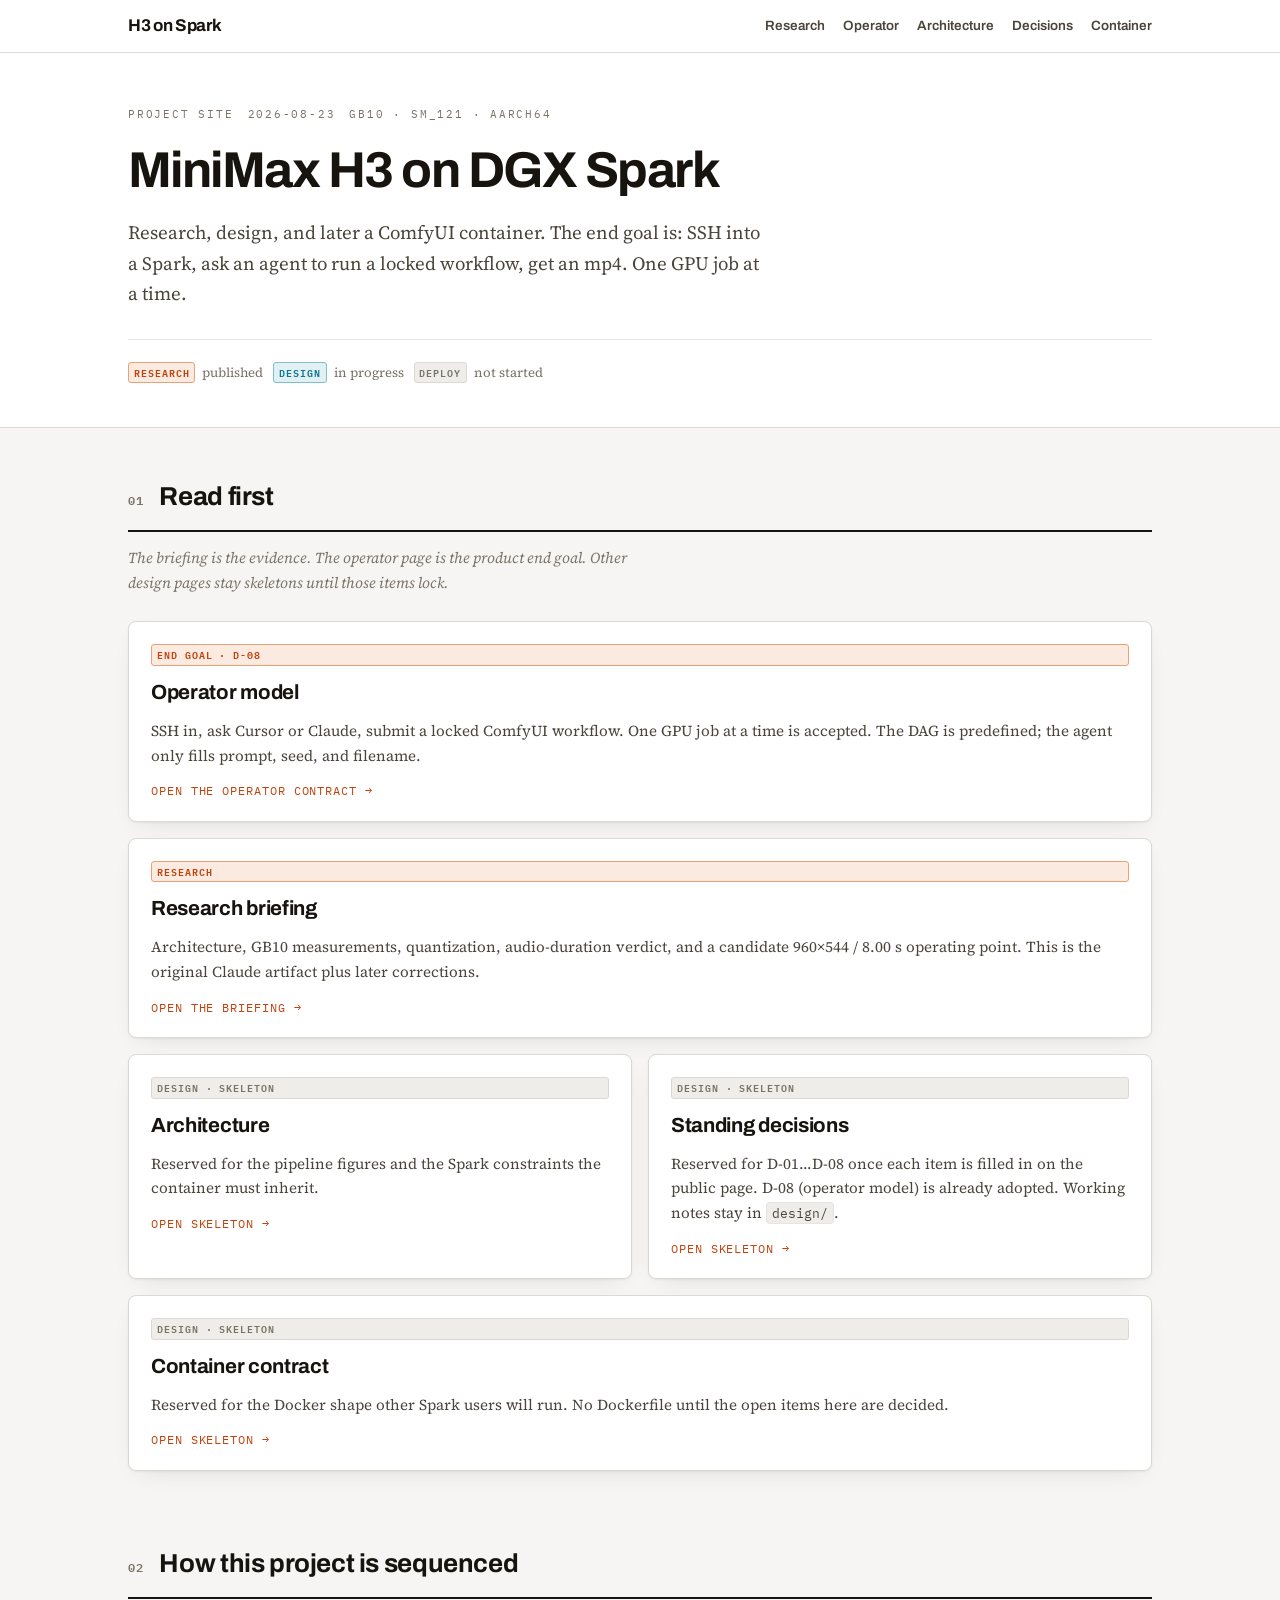
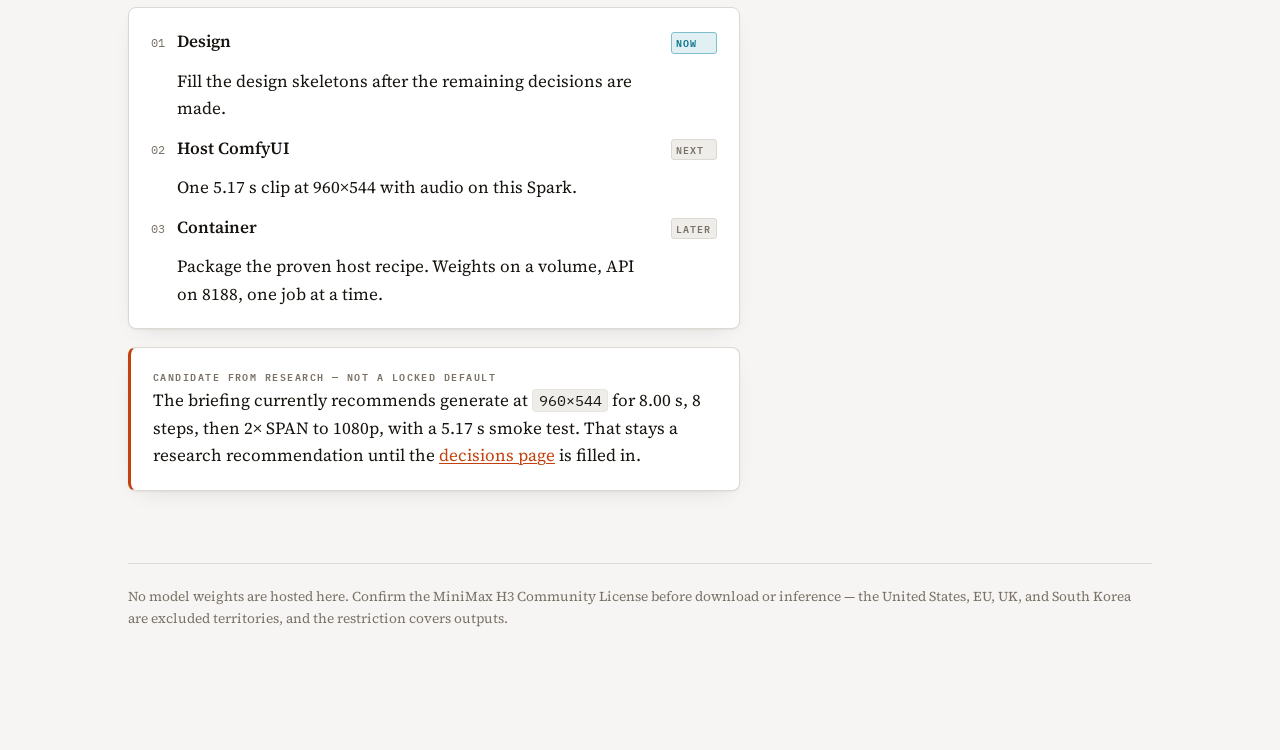
==== commit cea988bd: "Lock D-08 as the product end goal and document the FL2VA keyframe path. SSH plus an agent submits a " ====
--- a/docs/index.html
+++ b/docs/index.html
@@ -17,6 +17,7 @@
     <a class="brand" href="index.html">H3 on Spark</a>
     <div class="nav-links">
       <a href="briefing.html">Research</a>
+      <a href="design/operator.html">Operator</a>
       <a href="design/architecture.html">Architecture</a>
       <a href="design/decisions.html">Decisions</a>
       <a href="design/container.html">Container</a>
@@ -31,8 +32,8 @@
     </div>
     <h1>MiniMax H3 on DGX&nbsp;Spark</h1>
     <p class="standfirst">
-      Research, design, and later a ComfyUI container so other Spark users can generate
-      1080p video with native stereo audio without re-deriving the recipe.
+      Research, design, and later a ComfyUI container. The end goal is: SSH into a Spark,
+      ask an agent to run a locked workflow, get an mp4. One GPU job at a time.
     </p>
     <div class="legend">
       <div><span class="chip c-m">Research</span> published</div>
@@ -46,8 +47,14 @@
 
 <section>
   <div class="shead"><span class="snum">01</span><h2>Read first</h2></div>
-  <p class="sdek">The briefing is the published evidence. Design pages are skeletons until those decisions are locked.</p>
+  <p class="sdek">The briefing is the evidence. The operator page is the product end goal. Other design pages stay skeletons until those items lock.</p>
   <div class="index-grid">
+    <a class="index-card span2" href="design/operator.html">
+      <span class="chip c-m">End goal · D-08</span>
+      <h2>Operator model</h2>
+      <p>SSH in, ask Cursor or Claude, submit a locked ComfyUI workflow. One GPU job at a time is accepted. The DAG is predefined; the agent only fills prompt, seed, and filename.</p>
+      <span class="go">Open the operator contract →</span>
+    </a>
     <a class="index-card span2" href="briefing.html">
       <span class="chip c-m">Research</span>
       <h2>Research briefing</h2>
@@ -63,7 +70,7 @@
     <a class="index-card" href="design/decisions.html">
       <span class="chip c-s">Design · skeleton</span>
       <h2>Standing decisions</h2>
-      <p>Reserved for D-01…D-07 once each item is verified on this box. Working notes stay in <code>design/</code>.</p>
+      <p>Reserved for D-01…D-08 once each item is filled in on the public page. D-08 (operator model) is already adopted. Working notes stay in <code>design/</code>.</p>
       <span class="go">Open skeleton →</span>
     </a>
     <a class="index-card span2" href="design/container.html">
@@ -85,7 +92,7 @@
         <span class="n">02</span><strong>Host ComfyUI</strong><span class="chip c-s">Next</span>
         <span></span><span>One 5.17 s clip at 960×544 with audio on this Spark.</span><span></span>
         <span class="n">03</span><strong>Container</strong><span class="chip c-s">Later</span>
-        <span></span><span>Package the proven host recipe. Weights stay on a volume, UI on 8188.</span><span></span>
+        <span></span><span>Package the proven host recipe. Weights on a volume, API on 8188, one job at a time.</span><span></span>
       </div>
     </div>
     <div class="box compute">
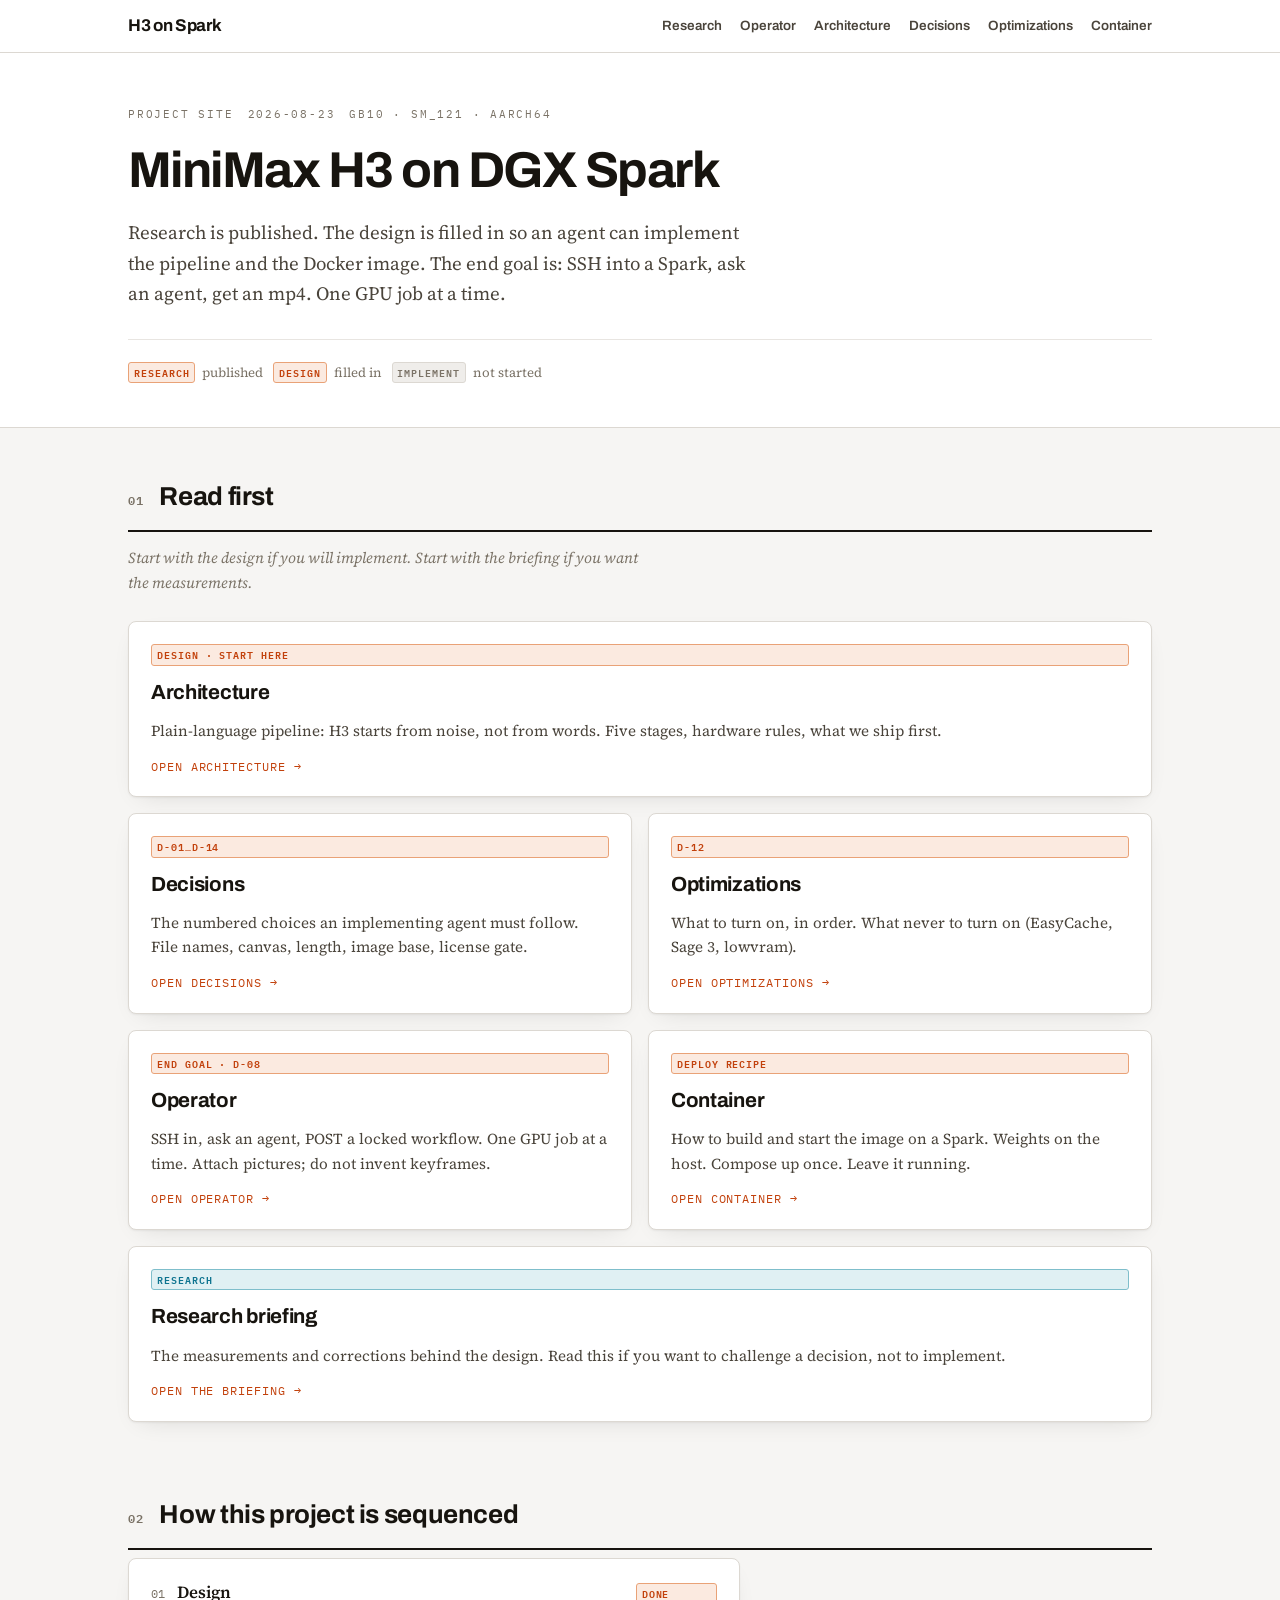
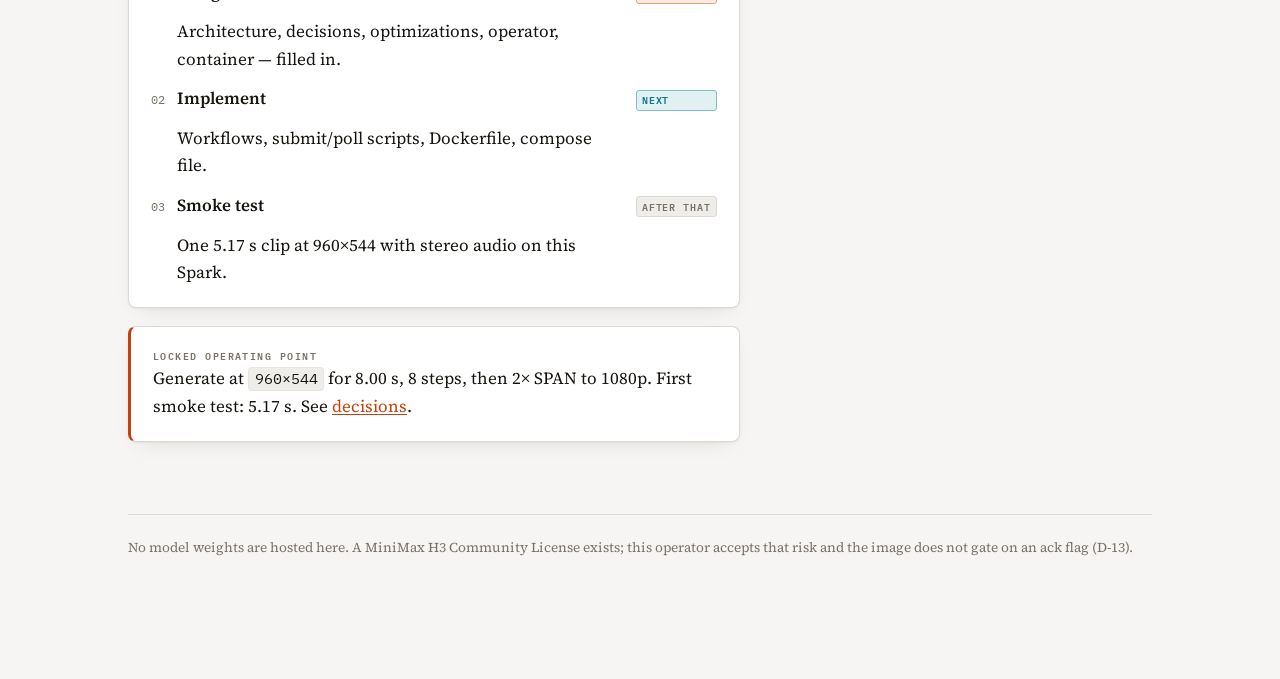
==== commit 4afbead6: "Fill the end-to-end design so an agent can implement the image. Lock D-09–D-14 (base image, host wei" ====
--- a/docs/index.html
+++ b/docs/index.html
@@ -20,6 +20,7 @@
       <a href="design/operator.html">Operator</a>
       <a href="design/architecture.html">Architecture</a>
       <a href="design/decisions.html">Decisions</a>
+      <a href="design/optimizations.html">Optimizations</a>
       <a href="design/container.html">Container</a>
     </div>
   </div>
@@ -32,13 +33,14 @@
     </div>
     <h1>MiniMax H3 on DGX&nbsp;Spark</h1>
     <p class="standfirst">
-      Research, design, and later a ComfyUI container. The end goal is: SSH into a Spark,
-      ask an agent to run a locked workflow, get an mp4. One GPU job at a time.
+      Research is published. The design is filled in so an agent can implement the
+      pipeline and the Docker image. The end goal is: SSH into a Spark, ask an agent,
+      get an mp4. One GPU job at a time.
     </p>
     <div class="legend">
       <div><span class="chip c-m">Research</span> published</div>
-      <div><span class="chip c-p">Design</span> in progress</div>
-      <div><span class="chip c-s">Deploy</span> not started</div>
+      <div><span class="chip c-m">Design</span> filled in</div>
+      <div><span class="chip c-s">Implement</span> not started</div>
     </div>
   </div>
 </header>
@@ -47,37 +49,43 @@
 
 <section>
   <div class="shead"><span class="snum">01</span><h2>Read first</h2></div>
-  <p class="sdek">The briefing is the evidence. The operator page is the product end goal. Other design pages stay skeletons until those items lock.</p>
+  <p class="sdek">Start with the design if you will implement. Start with the briefing if you want the measurements.</p>
   <div class="index-grid">
-    <a class="index-card span2" href="design/operator.html">
+    <a class="index-card span2" href="design/architecture.html">
+      <span class="chip c-m">Design · start here</span>
+      <h2>Architecture</h2>
+      <p>Plain-language pipeline: H3 starts from noise, not from words. Five stages, hardware rules, what we ship first.</p>
+      <span class="go">Open architecture →</span>
+    </a>
+    <a class="index-card" href="design/decisions.html">
+      <span class="chip c-m">D-01…D-14</span>
+      <h2>Decisions</h2>
+      <p>The numbered choices an implementing agent must follow. File names, canvas, length, image base, license gate.</p>
+      <span class="go">Open decisions →</span>
+    </a>
+    <a class="index-card" href="design/optimizations.html">
+      <span class="chip c-m">D-12</span>
+      <h2>Optimizations</h2>
+      <p>What to turn on, in order. What never to turn on (EasyCache, Sage 3, lowvram).</p>
+      <span class="go">Open optimizations →</span>
+    </a>
+    <a class="index-card" href="design/operator.html">
       <span class="chip c-m">End goal · D-08</span>
-      <h2>Operator model</h2>
-      <p>SSH in, ask Cursor or Claude, submit a locked ComfyUI workflow. One GPU job at a time is accepted. The DAG is predefined; the agent only fills prompt, seed, and filename.</p>
-      <span class="go">Open the operator contract →</span>
+      <h2>Operator</h2>
+      <p>SSH in, ask an agent, POST a locked workflow. One GPU job at a time. Attach pictures; do not invent keyframes.</p>
+      <span class="go">Open operator →</span>
+    </a>
+    <a class="index-card" href="design/container.html">
+      <span class="chip c-m">Deploy recipe</span>
+      <h2>Container</h2>
+      <p>How to build and start the image on a Spark. Weights on the host. Compose up once. Leave it running.</p>
+      <span class="go">Open container →</span>
     </a>
     <a class="index-card span2" href="briefing.html">
-      <span class="chip c-m">Research</span>
+      <span class="chip c-p">Research</span>
       <h2>Research briefing</h2>
-      <p>Architecture, GB10 measurements, quantization, audio-duration verdict, and a candidate 960×544 / 8.00 s operating point. This is the original Claude artifact plus later corrections.</p>
+      <p>The measurements and corrections behind the design. Read this if you want to challenge a decision, not to implement.</p>
       <span class="go">Open the briefing →</span>
-    </a>
-    <a class="index-card" href="design/architecture.html">
-      <span class="chip c-s">Design · skeleton</span>
-      <h2>Architecture</h2>
-      <p>Reserved for the pipeline figures and the Spark constraints the container must inherit.</p>
-      <span class="go">Open skeleton →</span>
-    </a>
-    <a class="index-card" href="design/decisions.html">
-      <span class="chip c-s">Design · skeleton</span>
-      <h2>Standing decisions</h2>
-      <p>Reserved for D-01…D-08 once each item is filled in on the public page. D-08 (operator model) is already adopted. Working notes stay in <code>design/</code>.</p>
-      <span class="go">Open skeleton →</span>
-    </a>
-    <a class="index-card span2" href="design/container.html">
-      <span class="chip c-s">Design · skeleton</span>
-      <h2>Container contract</h2>
-      <p>Reserved for the Docker shape other Spark users will run. No Dockerfile until the open items here are decided.</p>
-      <span class="go">Open skeleton →</span>
     </a>
   </div>
 </section>
@@ -87,22 +95,22 @@
   <div class="stack col">
     <div class="box">
       <div class="stack tight phase">
-        <span class="n">01</span><strong>Design</strong><span class="chip c-p">Now</span>
-        <span></span><span>Fill the design skeletons after the remaining decisions are made.</span><span></span>
-        <span class="n">02</span><strong>Host ComfyUI</strong><span class="chip c-s">Next</span>
-        <span></span><span>One 5.17 s clip at 960×544 with audio on this Spark.</span><span></span>
-        <span class="n">03</span><strong>Container</strong><span class="chip c-s">Later</span>
-        <span></span><span>Package the proven host recipe. Weights on a volume, API on 8188, one job at a time.</span><span></span>
+        <span class="n">01</span><strong>Design</strong><span class="chip c-m">Done</span>
+        <span></span><span>Architecture, decisions, optimizations, operator, container — filled in.</span><span></span>
+        <span class="n">02</span><strong>Implement</strong><span class="chip c-p">Next</span>
+        <span></span><span>Workflows, submit/poll scripts, Dockerfile, compose file.</span><span></span>
+        <span class="n">03</span><strong>Smoke test</strong><span class="chip c-s">After that</span>
+        <span></span><span>One 5.17 s clip at 960×544 with stereo audio on this Spark.</span><span></span>
       </div>
     </div>
     <div class="box compute">
-      <div class="boxlabel">Candidate from research — not a locked default</div>
-      <p>The briefing currently recommends generate at <code>960×544</code> for 8.00 s, 8 steps, then 2× SPAN to 1080p, with a 5.17 s smoke test. That stays a research recommendation until the <a href="design/decisions.html">decisions page</a> is filled in.</p>
+      <div class="boxlabel">Locked operating point</div>
+      <p>Generate at <code>960×544</code> for 8.00 s, 8 steps, then 2× SPAN to 1080p. First smoke test: 5.17 s. See <a href="design/decisions.html">decisions</a>.</p>
     </div>
   </div>
 </section>
 
-<p class="foot">No model weights are hosted here. Confirm the MiniMax H3 Community License before download or inference — the United States, EU, UK, and South Korea are excluded territories, and the restriction covers outputs.</p>
+<p class="foot">No model weights are hosted here. A MiniMax H3 Community License exists; this operator accepts that risk and the image does not gate on an ack flag (D-13).</p>
 
 </div>
 </body>
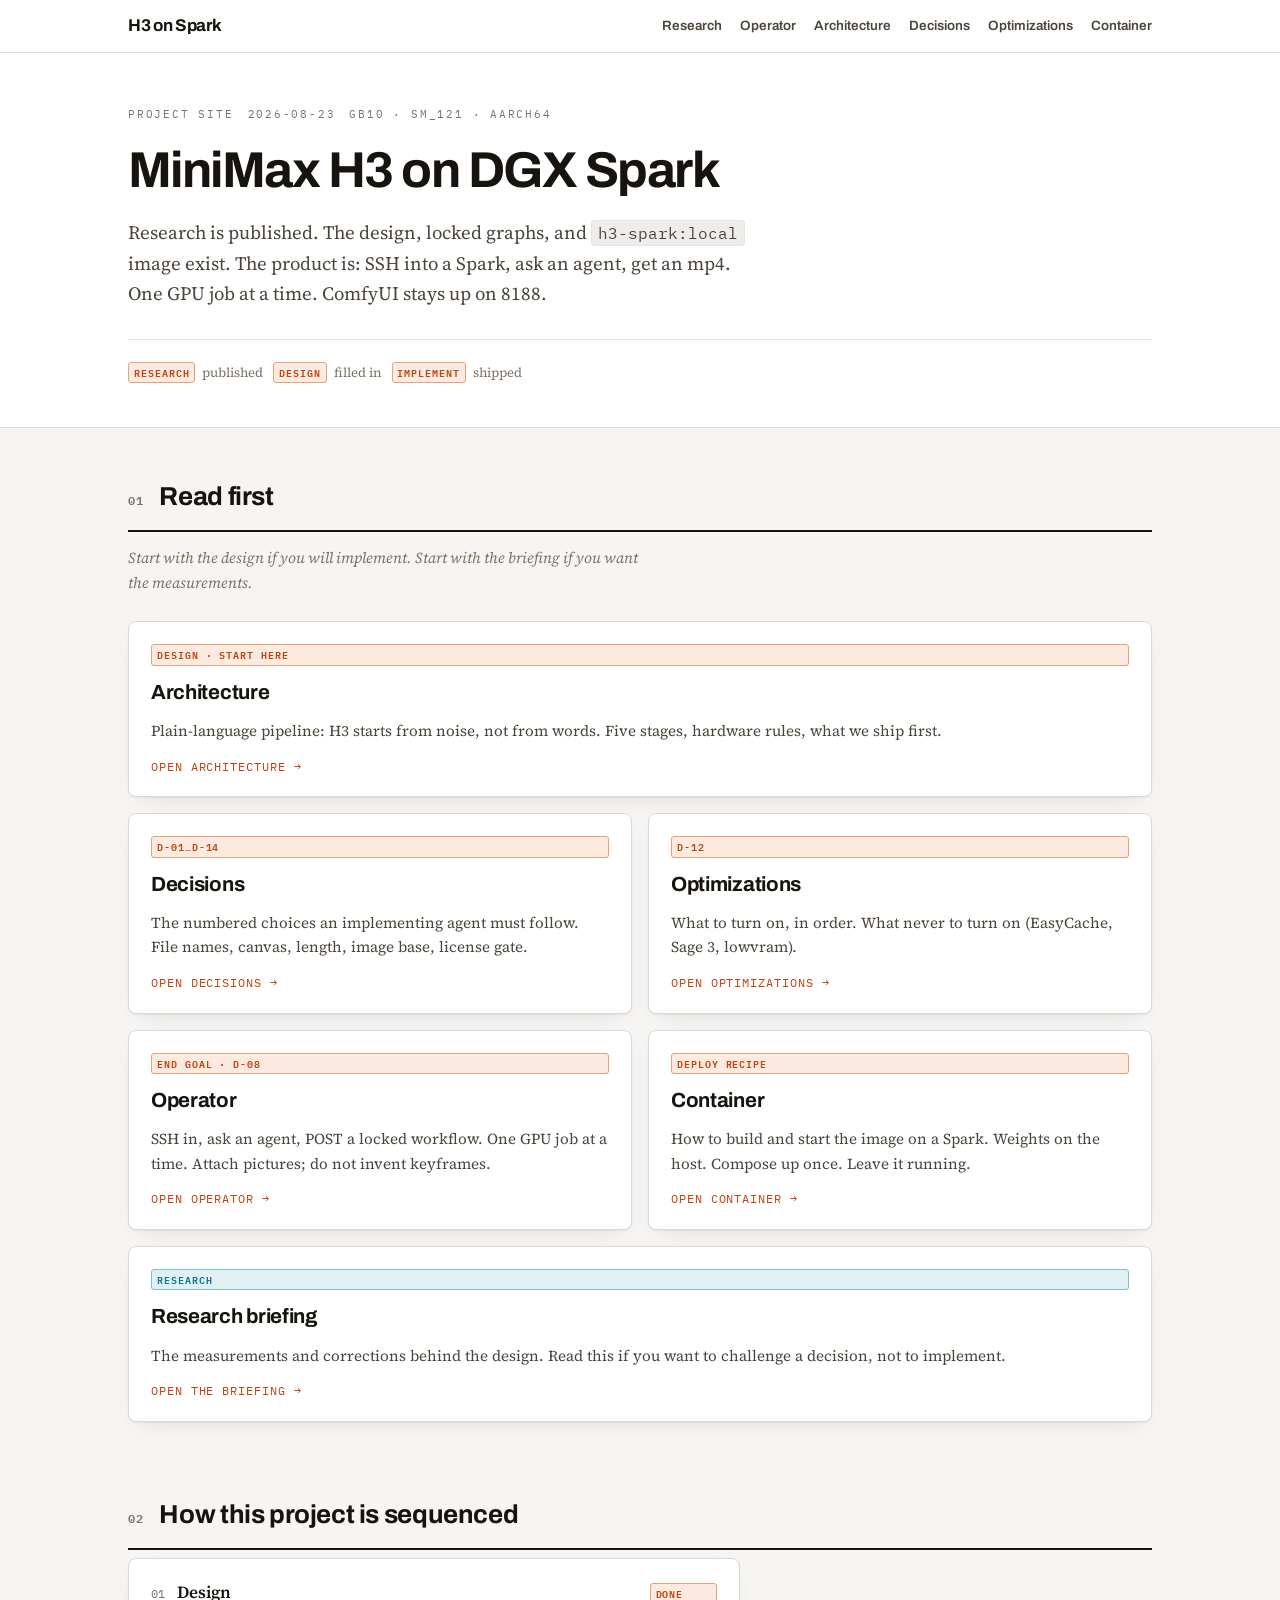
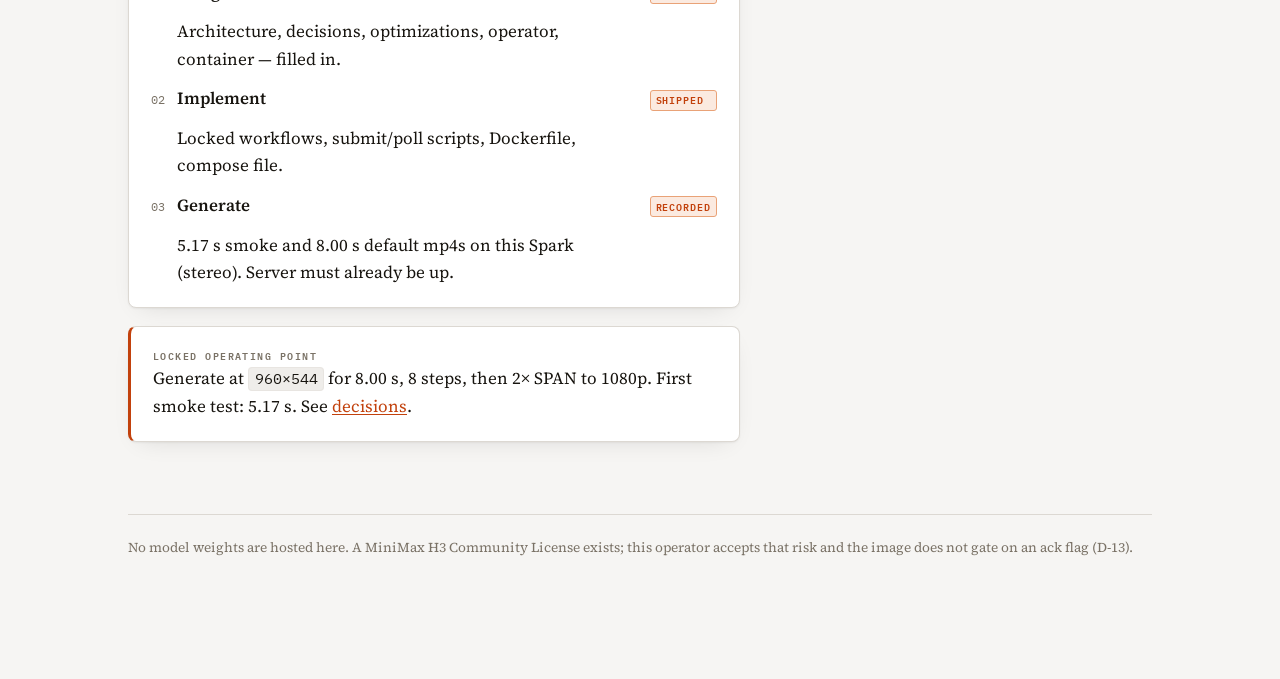
==== commit c1cfbbc7: "fix: correct leftover remaining-work docs after adversarial review of Task 11 Co-authored-by: Cursor" ====
--- a/docs/index.html
+++ b/docs/index.html
@@ -33,14 +33,14 @@
     </div>
     <h1>MiniMax H3 on DGX&nbsp;Spark</h1>
     <p class="standfirst">
-      Research is published. The design is filled in so an agent can implement the
-      pipeline and the Docker image. The end goal is: SSH into a Spark, ask an agent,
-      get an mp4. One GPU job at a time.
+      Research is published. The design, locked graphs, and <code>h3-spark:local</code>
+      image exist. The product is: SSH into a Spark, ask an agent, get an mp4.
+      One GPU job at a time. ComfyUI stays up on 8188.
     </p>
     <div class="legend">
       <div><span class="chip c-m">Research</span> published</div>
       <div><span class="chip c-m">Design</span> filled in</div>
-      <div><span class="chip c-s">Implement</span> not started</div>
+      <div><span class="chip c-m">Implement</span> shipped</div>
     </div>
   </div>
 </header>
@@ -97,10 +97,10 @@
       <div class="stack tight phase">
         <span class="n">01</span><strong>Design</strong><span class="chip c-m">Done</span>
         <span></span><span>Architecture, decisions, optimizations, operator, container — filled in.</span><span></span>
-        <span class="n">02</span><strong>Implement</strong><span class="chip c-p">Next</span>
-        <span></span><span>Workflows, submit/poll scripts, Dockerfile, compose file.</span><span></span>
-        <span class="n">03</span><strong>Smoke test</strong><span class="chip c-s">After that</span>
-        <span></span><span>One 5.17 s clip at 960×544 with stereo audio on this Spark.</span><span></span>
+        <span class="n">02</span><strong>Implement</strong><span class="chip c-m">Shipped</span>
+        <span></span><span>Locked workflows, submit/poll scripts, Dockerfile, compose file.</span><span></span>
+        <span class="n">03</span><strong>Generate</strong><span class="chip c-m">Recorded</span>
+        <span></span><span>5.17 s smoke and 8.00 s default mp4s on this Spark (stereo). Server must already be up.</span><span></span>
       </div>
     </div>
     <div class="box compute">
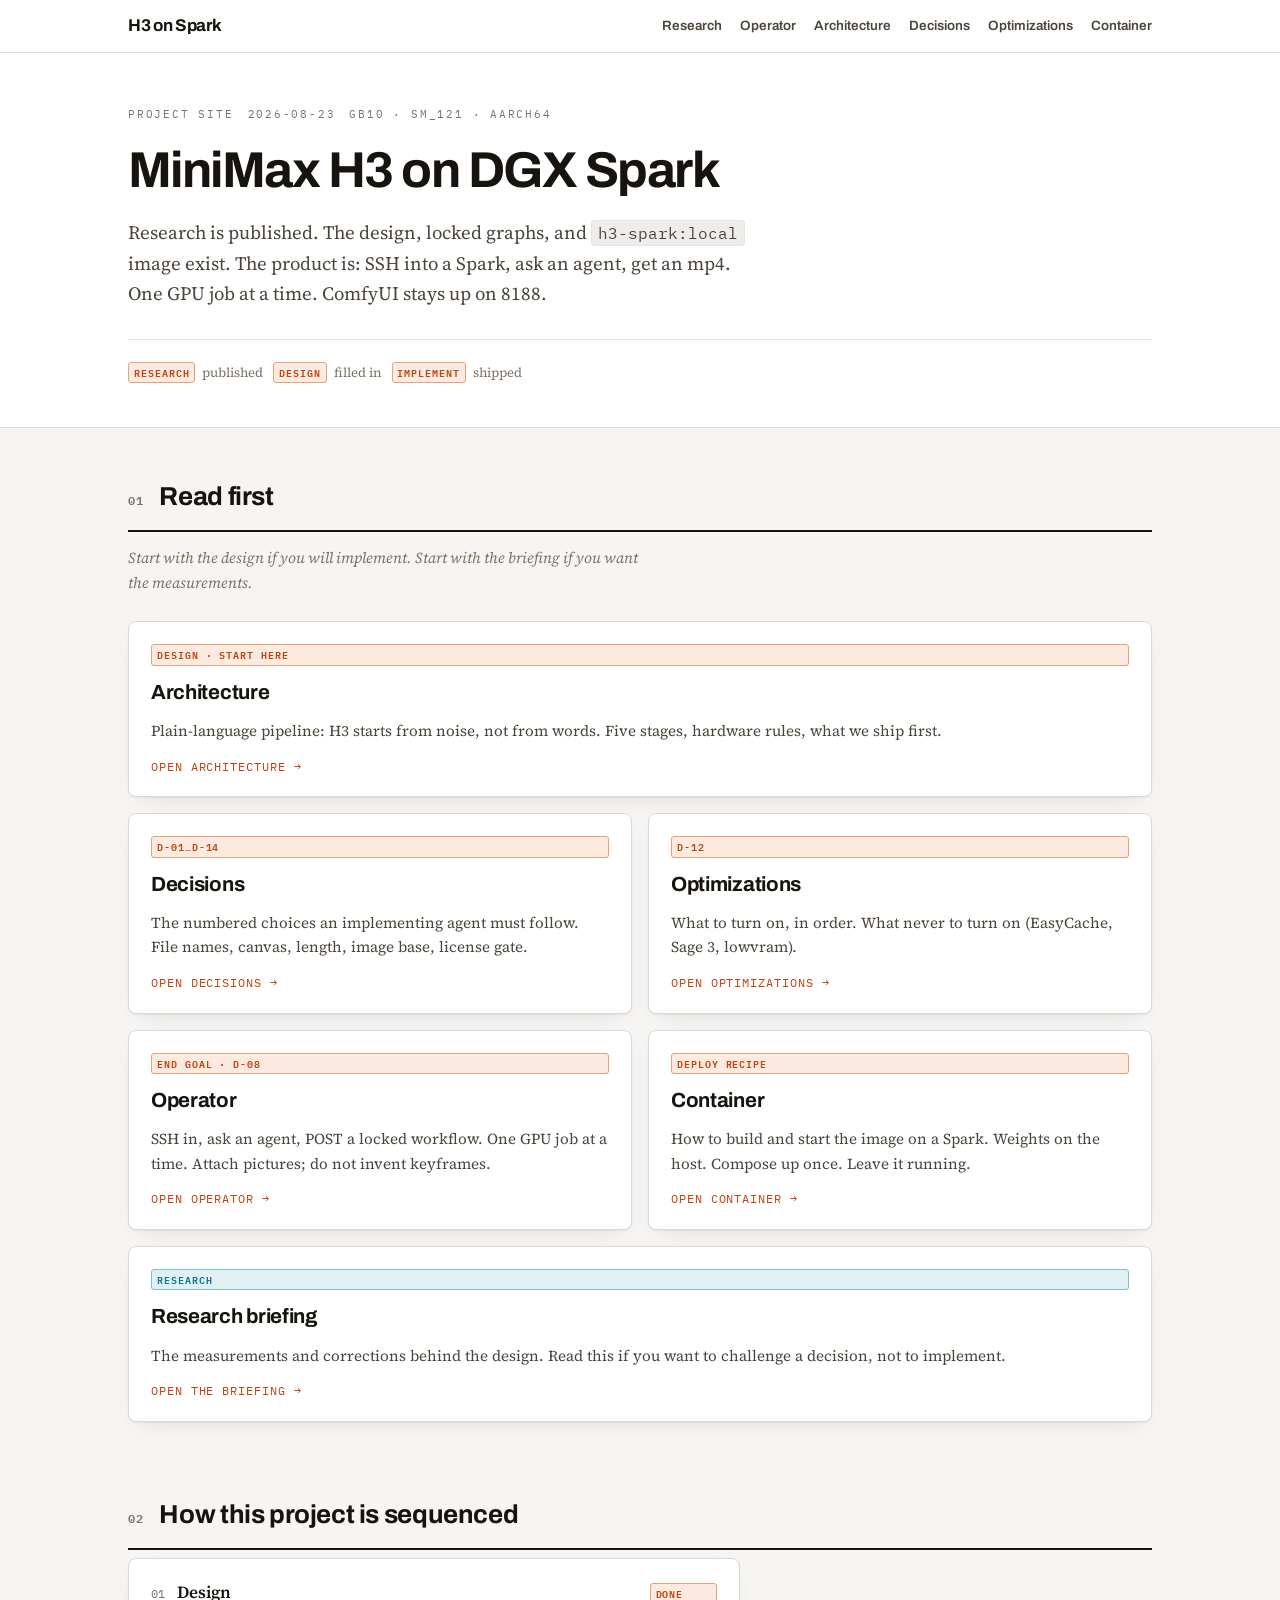
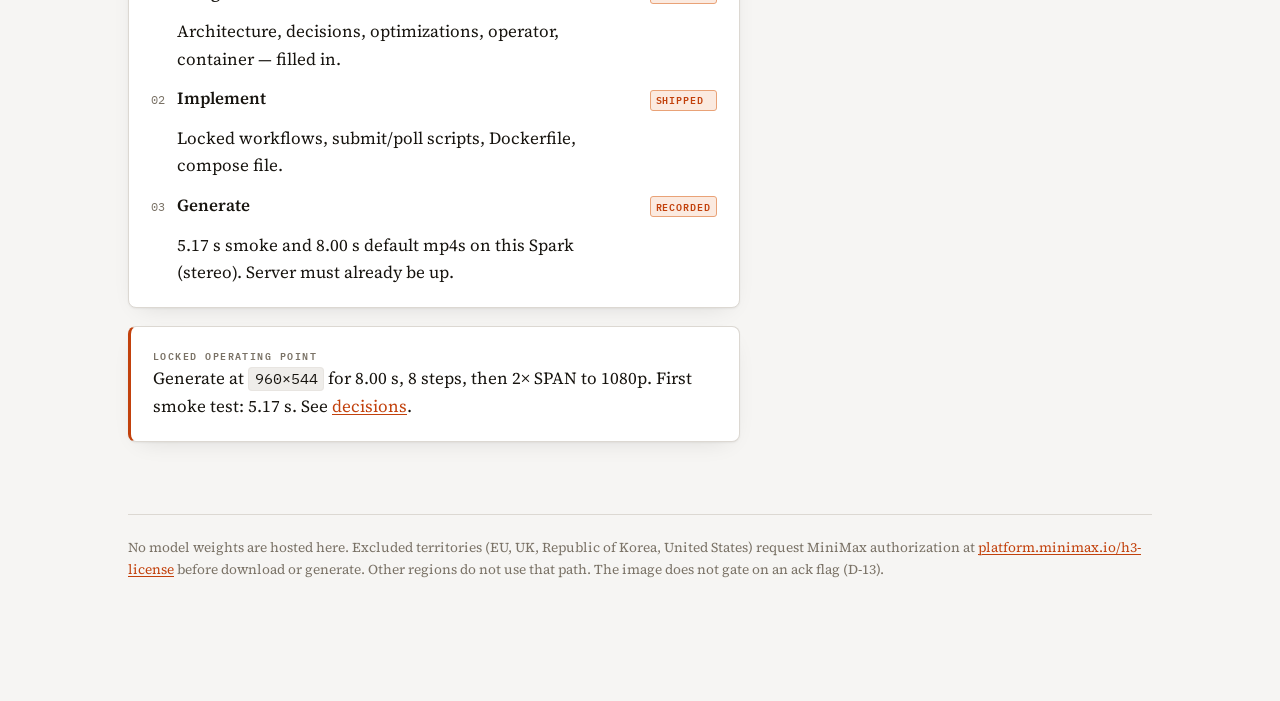
==== commit a8a39f4b: "Document Spark Docker deploy, the agent generate playbook, and excluded-territory license approval. " ====
--- a/docs/index.html
+++ b/docs/index.html
@@ -110,7 +110,7 @@
   </div>
 </section>
 
-<p class="foot">No model weights are hosted here. A MiniMax H3 Community License exists; this operator accepts that risk and the image does not gate on an ack flag (D-13).</p>
+<p class="foot">No model weights are hosted here. Excluded territories (EU, UK, Republic of Korea, United States) request MiniMax authorization at <a href="https://platform.minimax.io/h3-license">platform.minimax.io/h3-license</a> before download or generate. Other regions do not use that path. The image does not gate on an ack flag (D-13).</p>
 
 </div>
 </body>
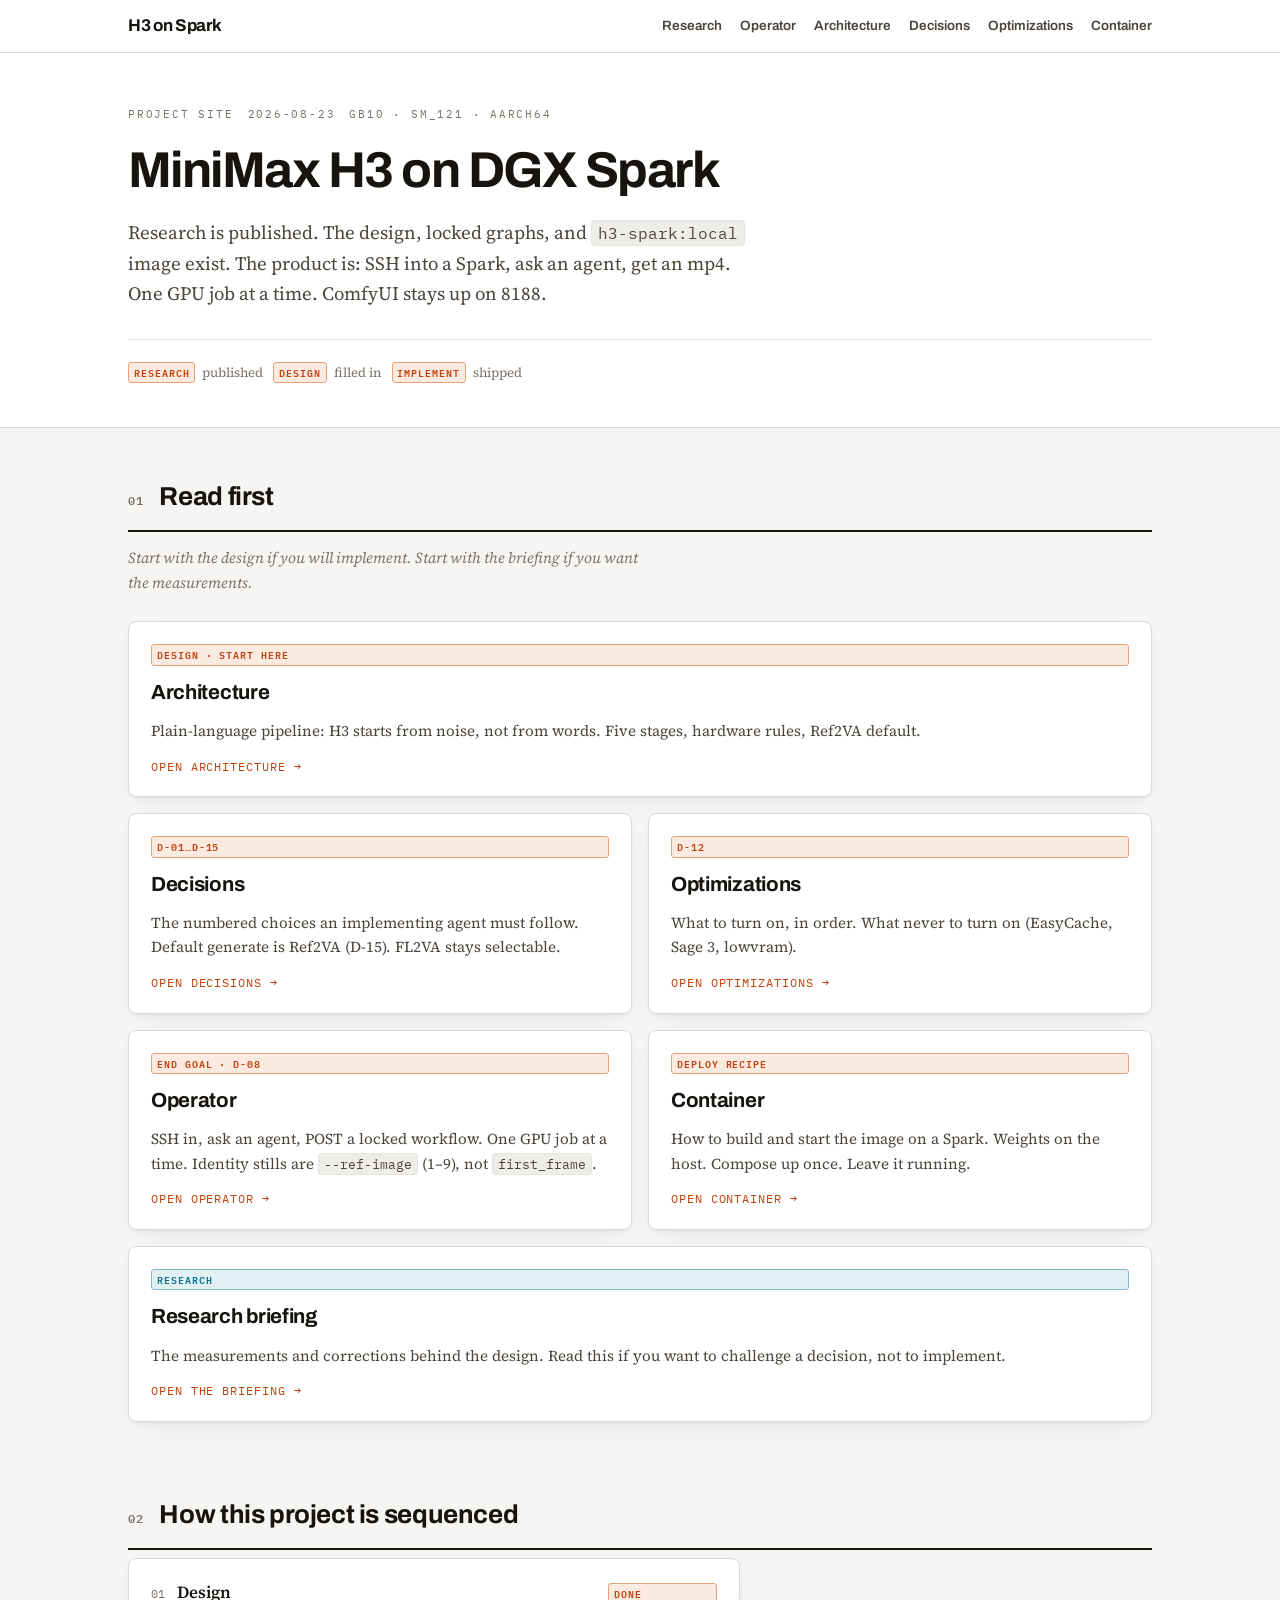
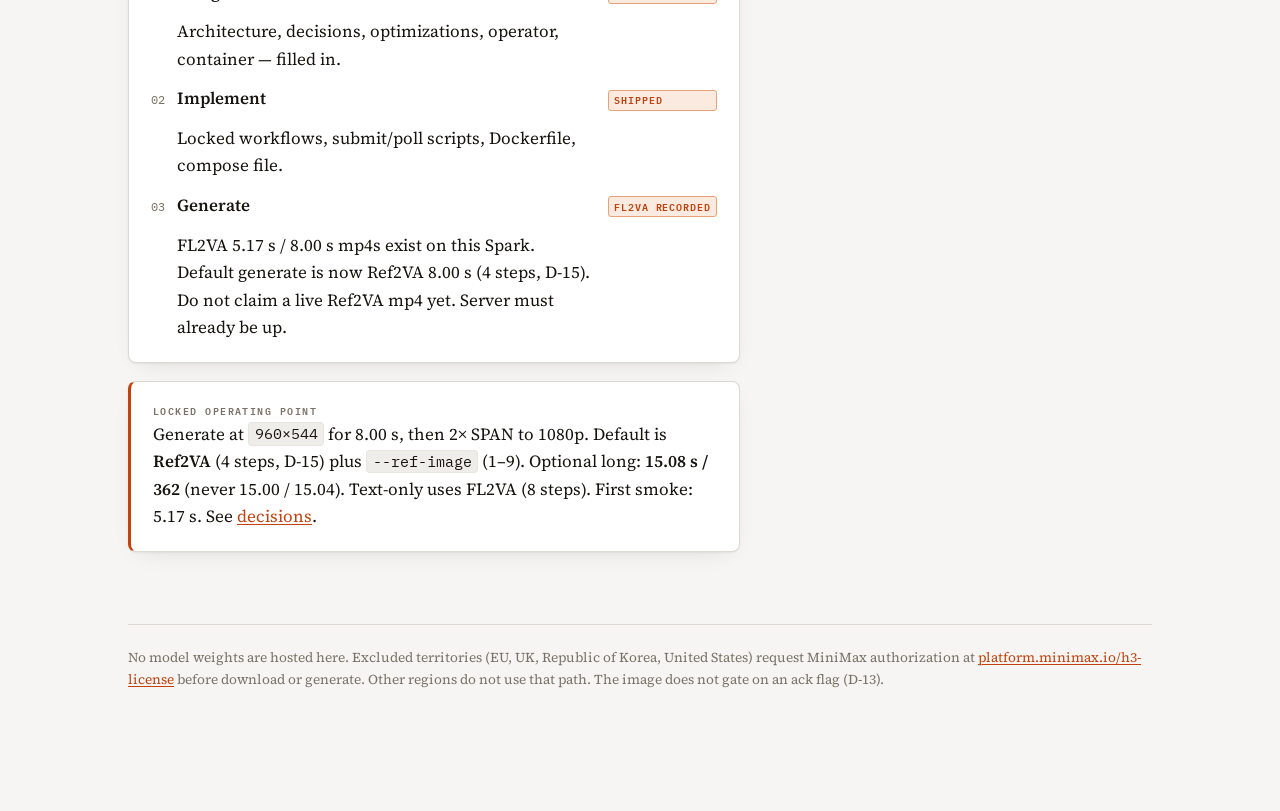
==== commit 74c472ed: "fix: align Pages hub with D-15 after adversarial review of Task 6 Co-authored-by: Cursor <cursoragen" ====
--- a/docs/index.html
+++ b/docs/index.html
@@ -54,13 +54,13 @@
     <a class="index-card span2" href="design/architecture.html">
       <span class="chip c-m">Design · start here</span>
       <h2>Architecture</h2>
-      <p>Plain-language pipeline: H3 starts from noise, not from words. Five stages, hardware rules, what we ship first.</p>
+      <p>Plain-language pipeline: H3 starts from noise, not from words. Five stages, hardware rules, Ref2VA default.</p>
       <span class="go">Open architecture →</span>
     </a>
     <a class="index-card" href="design/decisions.html">
-      <span class="chip c-m">D-01…D-14</span>
+      <span class="chip c-m">D-01…D-15</span>
       <h2>Decisions</h2>
-      <p>The numbered choices an implementing agent must follow. File names, canvas, length, image base, license gate.</p>
+      <p>The numbered choices an implementing agent must follow. Default generate is Ref2VA (D-15). FL2VA stays selectable.</p>
       <span class="go">Open decisions →</span>
     </a>
     <a class="index-card" href="design/optimizations.html">
@@ -72,7 +72,7 @@
     <a class="index-card" href="design/operator.html">
       <span class="chip c-m">End goal · D-08</span>
       <h2>Operator</h2>
-      <p>SSH in, ask an agent, POST a locked workflow. One GPU job at a time. Attach pictures; do not invent keyframes.</p>
+      <p>SSH in, ask an agent, POST a locked workflow. One GPU job at a time. Identity stills are <code>--ref-image</code> (1–9), not <code>first_frame</code>.</p>
       <span class="go">Open operator →</span>
     </a>
     <a class="index-card" href="design/container.html">
@@ -99,13 +99,13 @@
         <span></span><span>Architecture, decisions, optimizations, operator, container — filled in.</span><span></span>
         <span class="n">02</span><strong>Implement</strong><span class="chip c-m">Shipped</span>
         <span></span><span>Locked workflows, submit/poll scripts, Dockerfile, compose file.</span><span></span>
-        <span class="n">03</span><strong>Generate</strong><span class="chip c-m">Recorded</span>
-        <span></span><span>5.17 s smoke and 8.00 s default mp4s on this Spark (stereo). Server must already be up.</span><span></span>
+        <span class="n">03</span><strong>Generate</strong><span class="chip c-m">FL2VA recorded</span>
+        <span></span><span>FL2VA 5.17 s / 8.00 s mp4s exist on this Spark. Default generate is now Ref2VA 8.00 s (4 steps, D-15). Do not claim a live Ref2VA mp4 yet. Server must already be up.</span><span></span>
       </div>
     </div>
     <div class="box compute">
       <div class="boxlabel">Locked operating point</div>
-      <p>Generate at <code>960×544</code> for 8.00 s, 8 steps, then 2× SPAN to 1080p. First smoke test: 5.17 s. See <a href="design/decisions.html">decisions</a>.</p>
+      <p>Generate at <code>960×544</code> for 8.00 s, then 2× SPAN to 1080p. Default is <strong>Ref2VA</strong> (4 steps, D-15) plus <code>--ref-image</code> (1–9). Optional long: <strong>15.08 s / 362</strong> (never 15.00 / 15.04). Text-only uses FL2VA (8 steps). First smoke: 5.17 s. See <a href="design/decisions.html">decisions</a>.</p>
     </div>
   </div>
 </section>
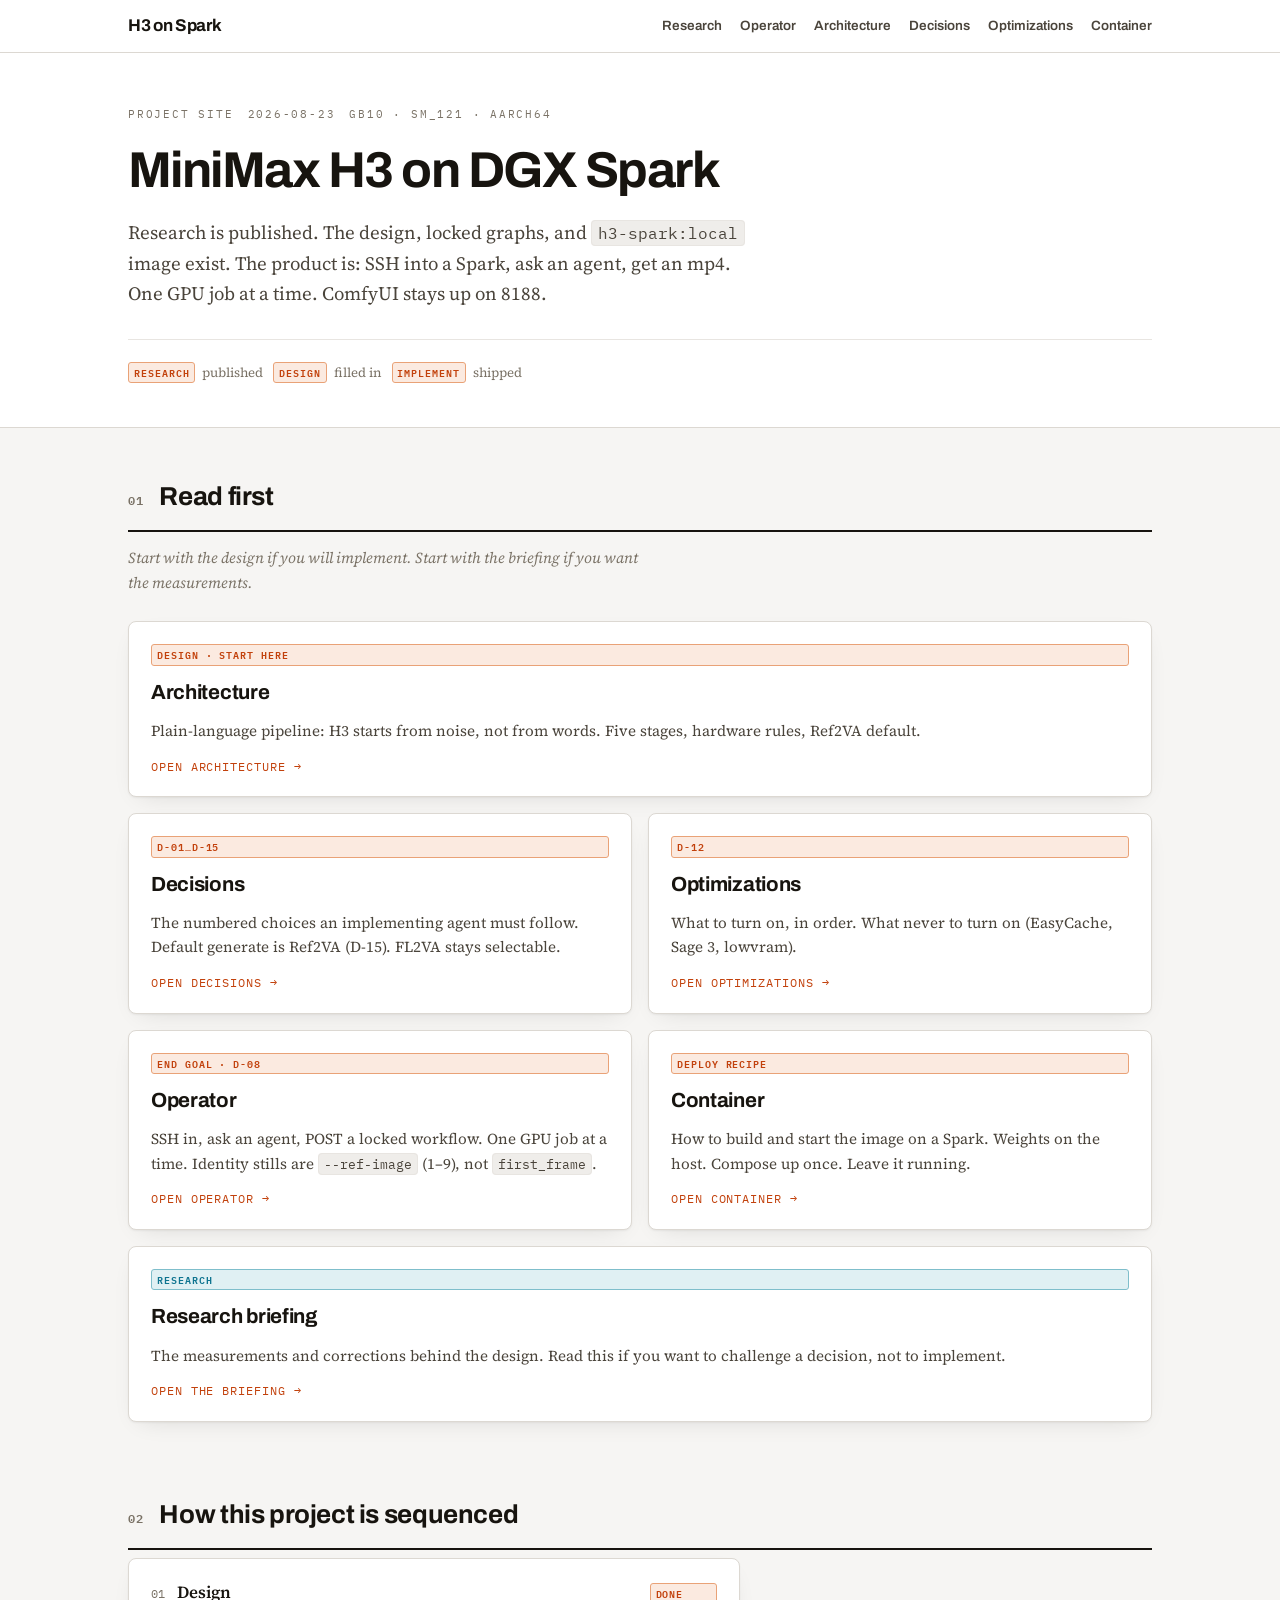
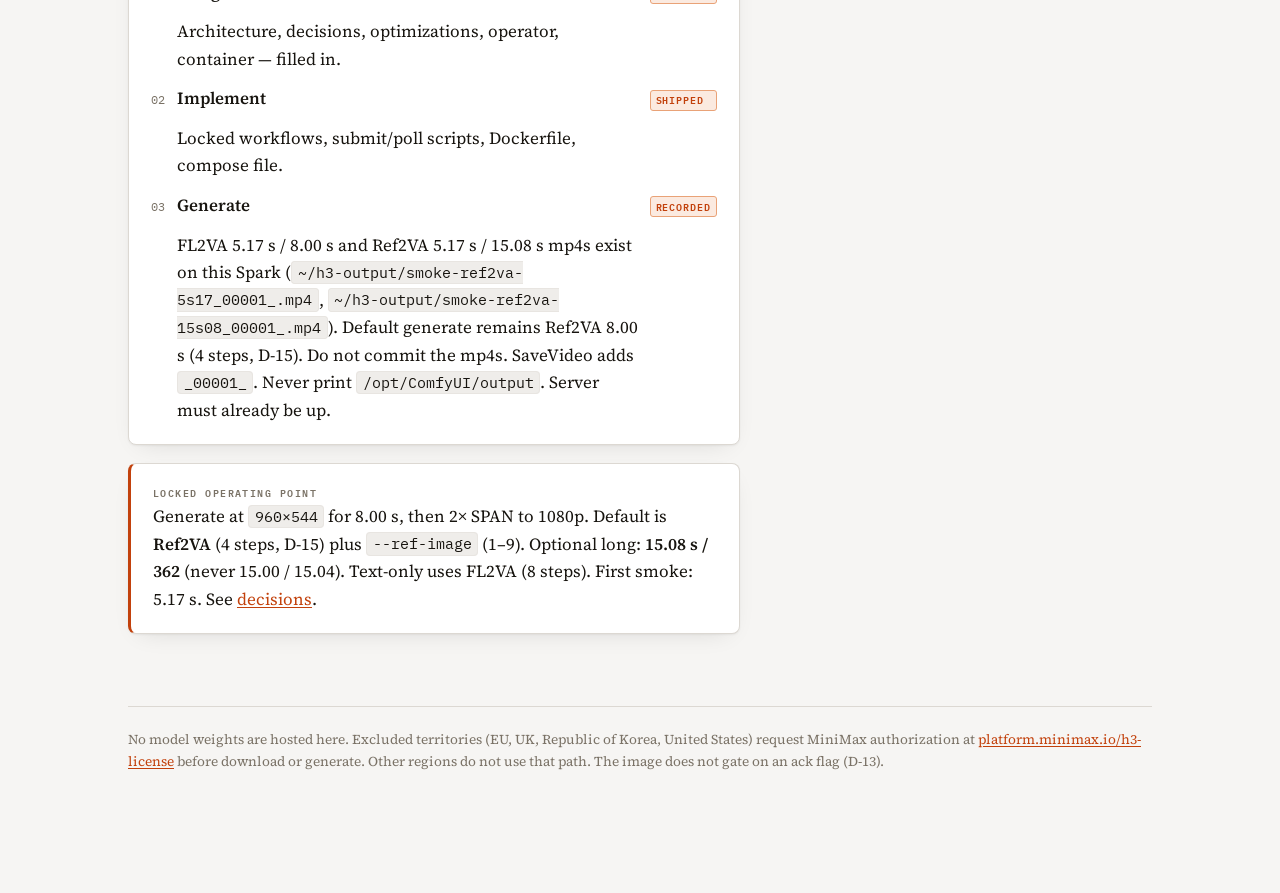
==== commit 916f0884: "fix: claim the live Ref2VA smokes after whole-branch review Co-authored-by: Cursor <cursoragent@curs" ====
--- a/docs/index.html
+++ b/docs/index.html
@@ -99,8 +99,8 @@
         <span></span><span>Architecture, decisions, optimizations, operator, container — filled in.</span><span></span>
         <span class="n">02</span><strong>Implement</strong><span class="chip c-m">Shipped</span>
         <span></span><span>Locked workflows, submit/poll scripts, Dockerfile, compose file.</span><span></span>
-        <span class="n">03</span><strong>Generate</strong><span class="chip c-m">FL2VA recorded</span>
-        <span></span><span>FL2VA 5.17 s / 8.00 s mp4s exist on this Spark. Default generate is now Ref2VA 8.00 s (4 steps, D-15). Do not claim a live Ref2VA mp4 yet. Server must already be up.</span><span></span>
+        <span class="n">03</span><strong>Generate</strong><span class="chip c-m">Recorded</span>
+        <span></span><span>FL2VA 5.17 s / 8.00 s and Ref2VA 5.17 s / 15.08 s mp4s exist on this Spark (<code>~/h3-output/smoke-ref2va-5s17_00001_.mp4</code>, <code>~/h3-output/smoke-ref2va-15s08_00001_.mp4</code>). Default generate remains Ref2VA 8.00 s (4 steps, D-15). Do not commit the mp4s. SaveVideo adds <code>_00001_</code>. Never print <code>/opt/ComfyUI/output</code>. Server must already be up.</span><span></span>
       </div>
     </div>
     <div class="box compute">
